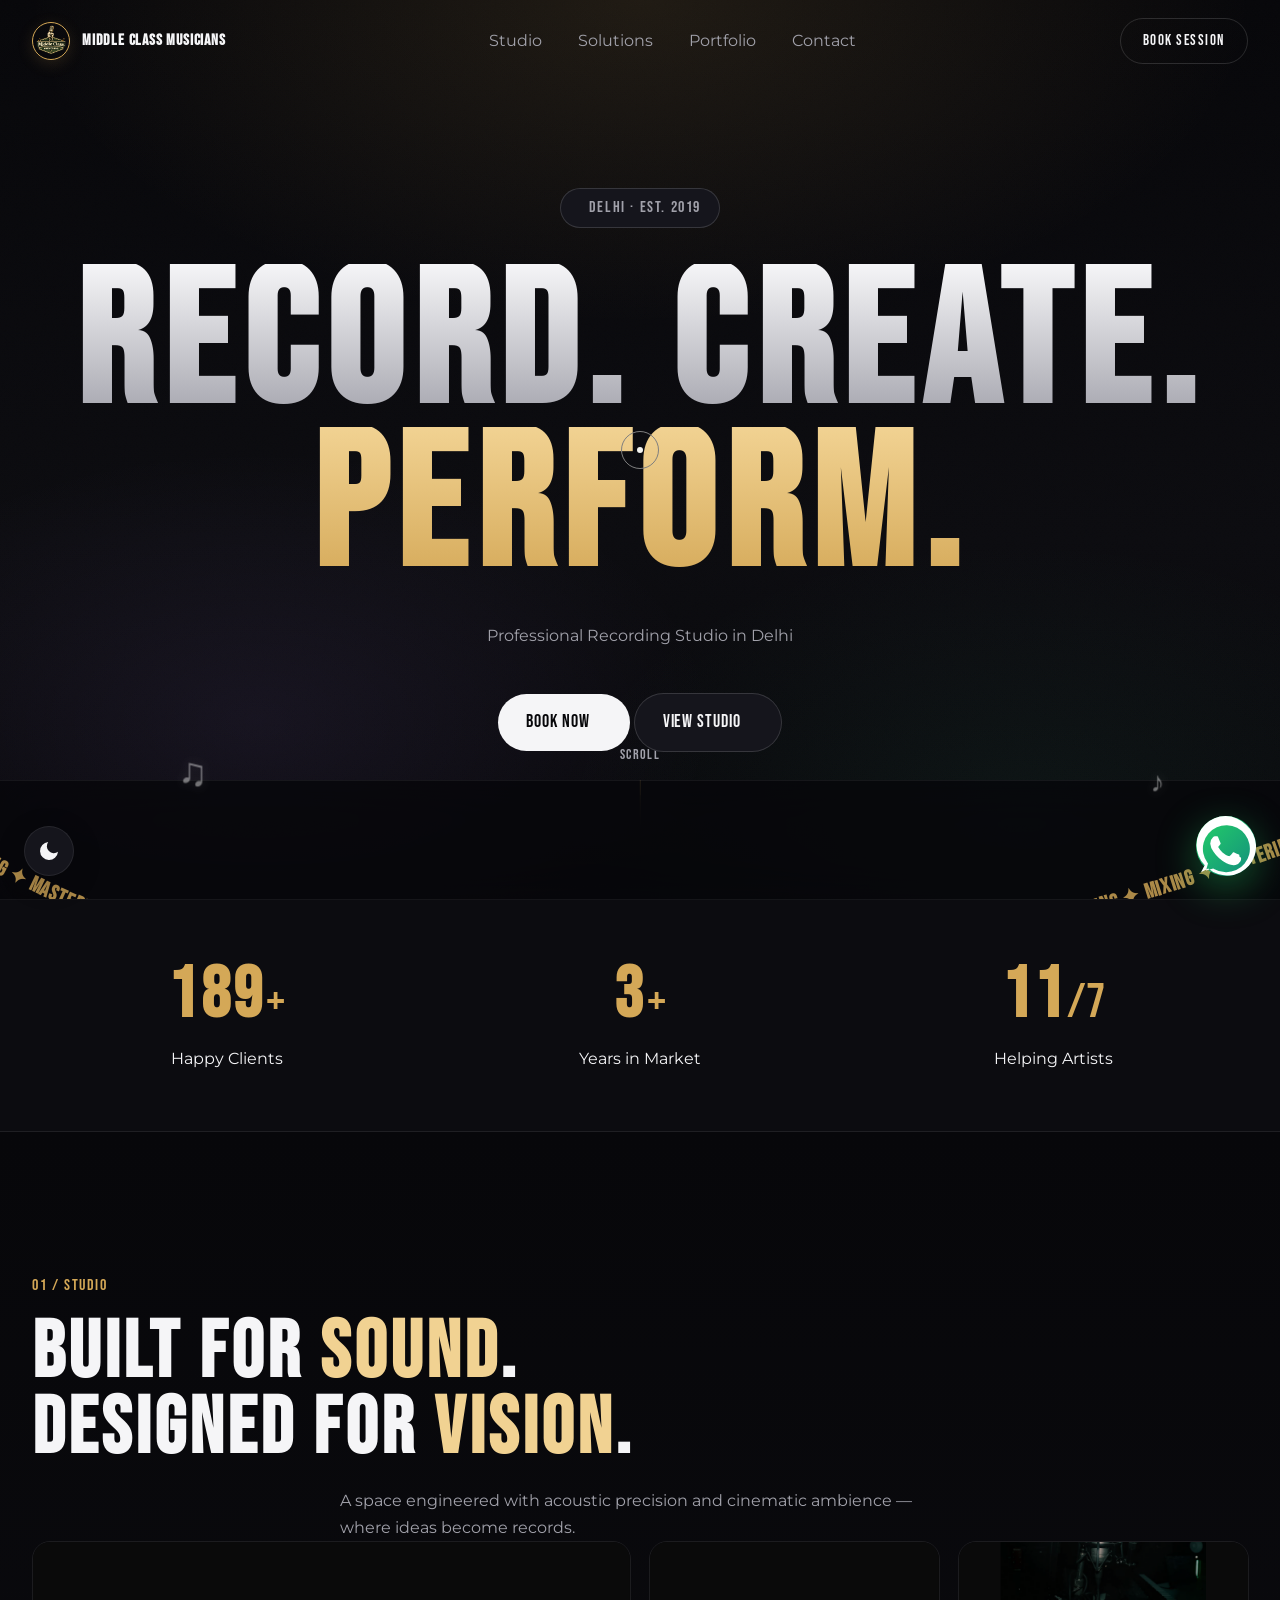
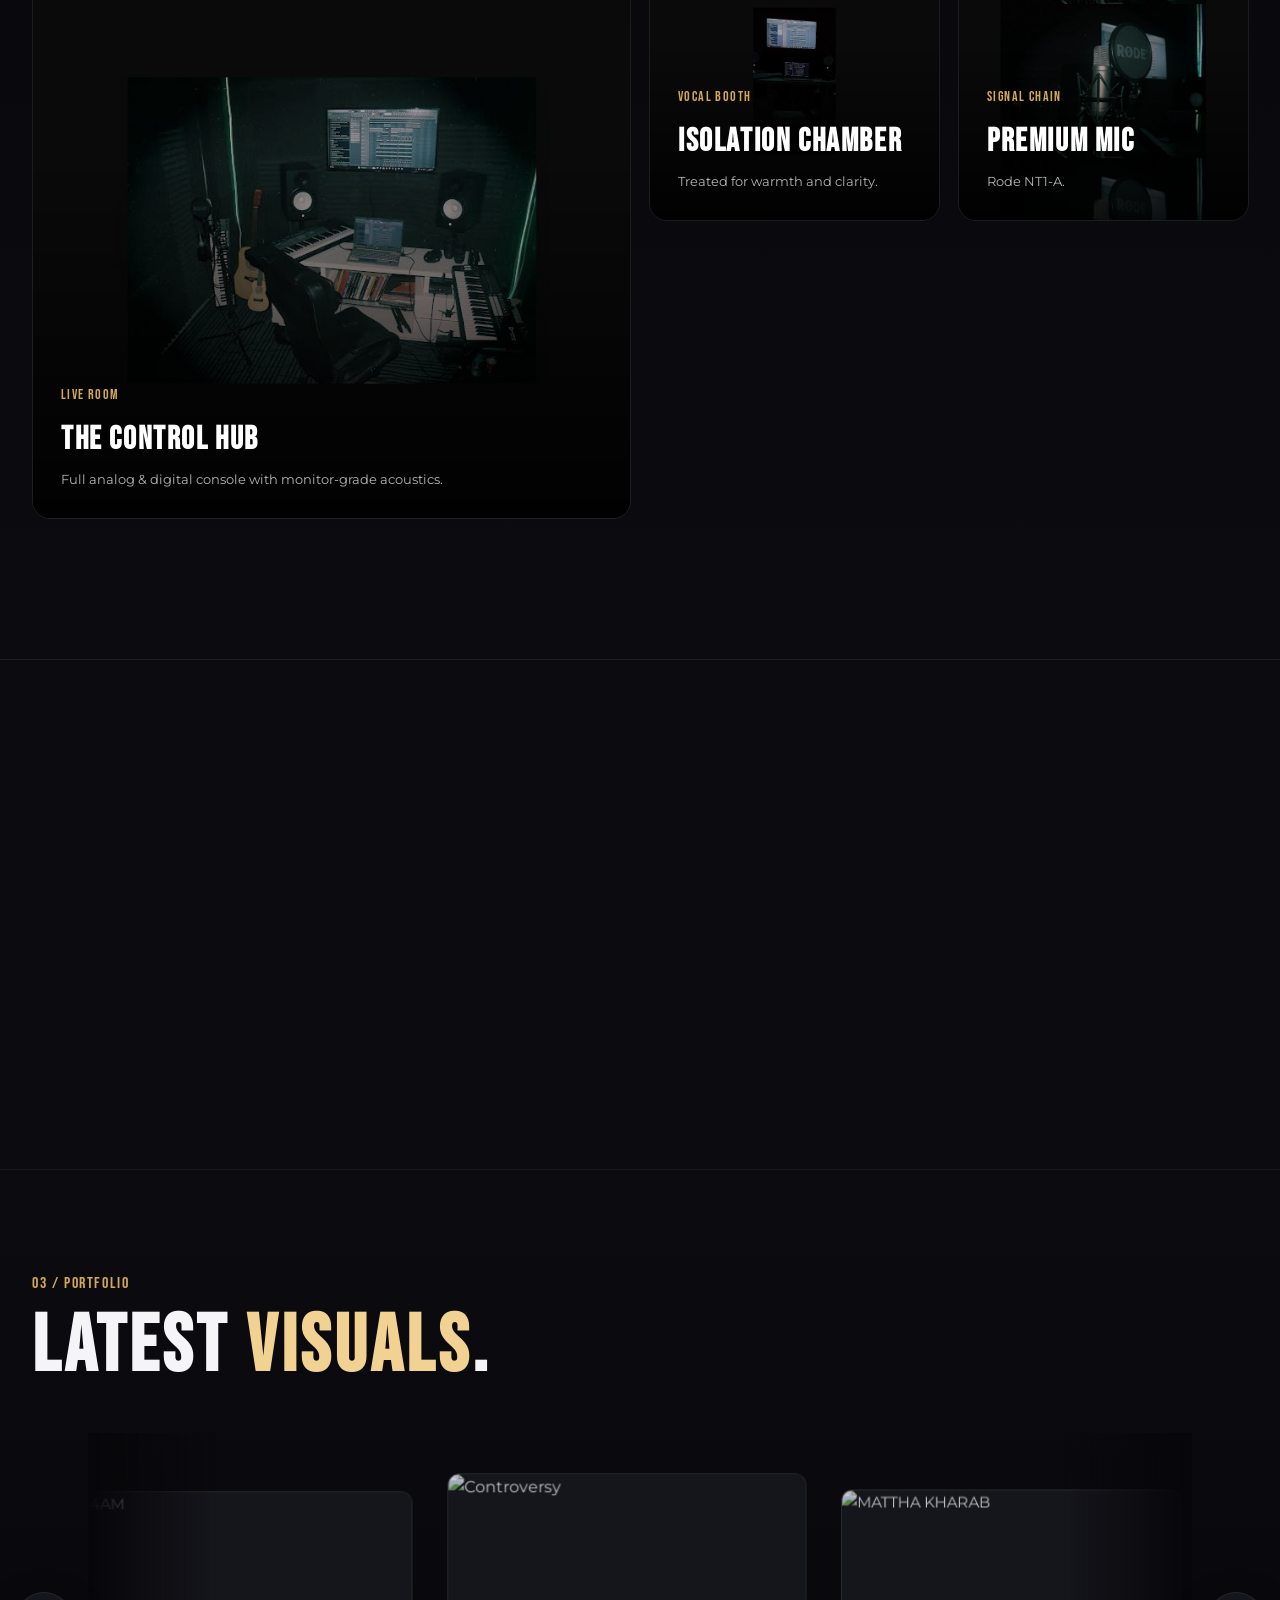
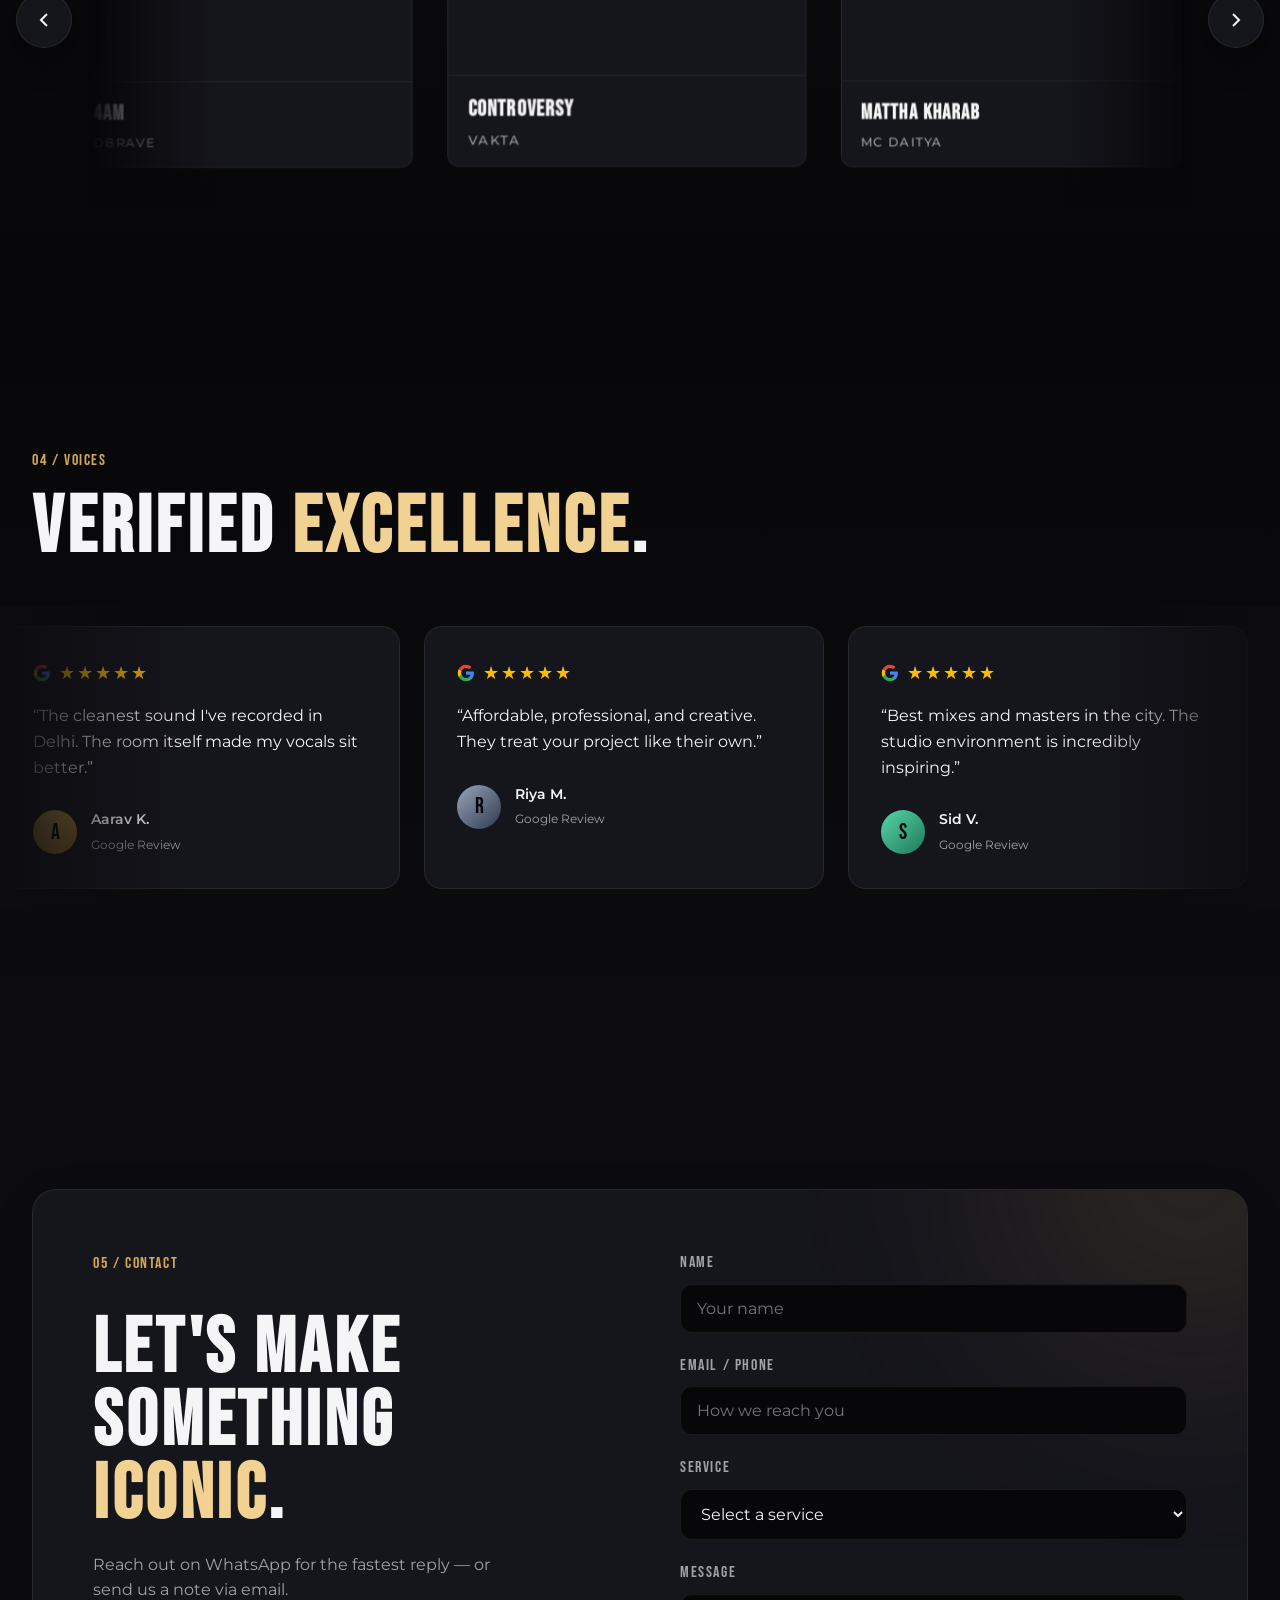
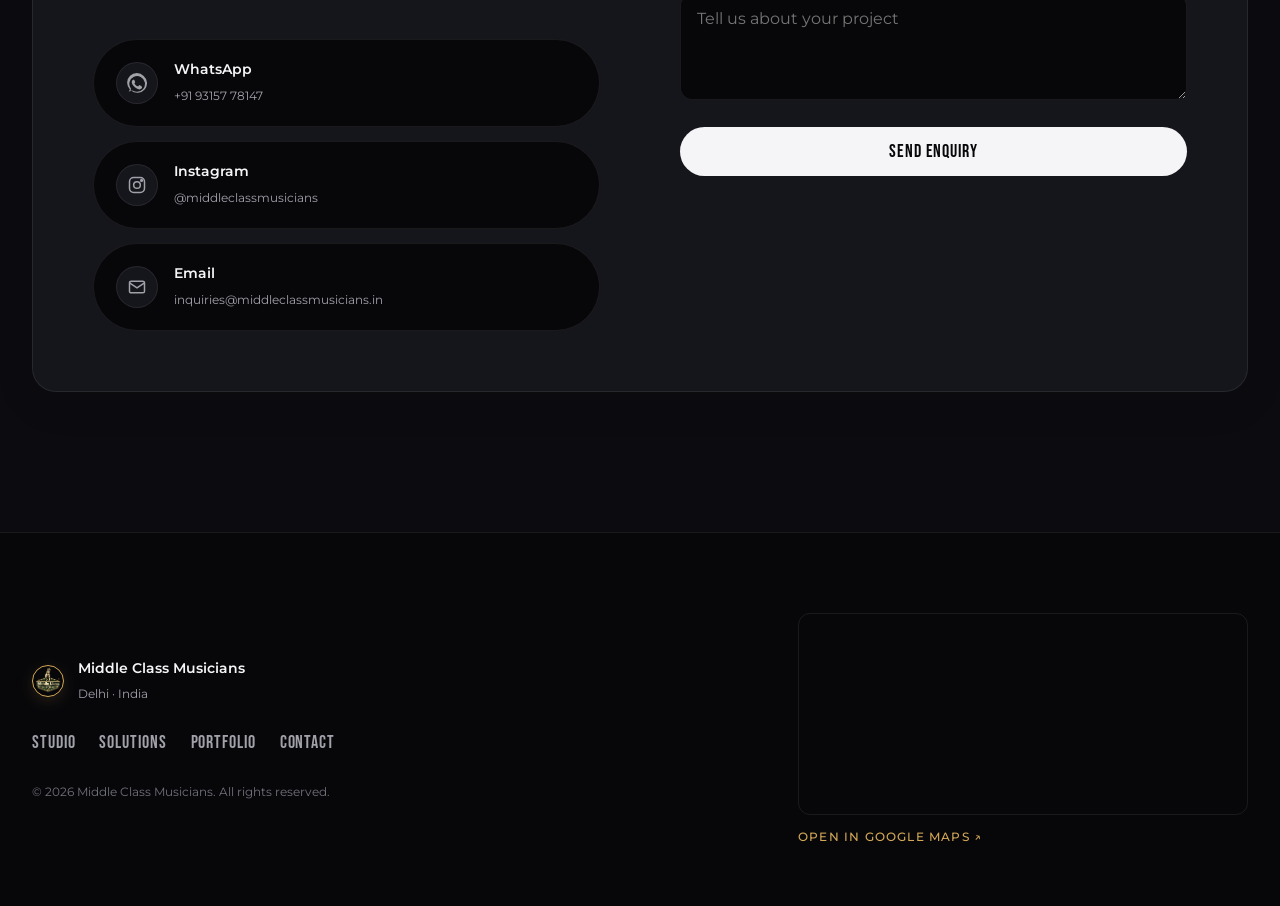
==== index.html @ 2f16ad18 "Update index.html" ====
<!DOCTYPE html>
<html lang="en">
<head>
  <meta charset="UTF-8" />
  <meta name="viewport" content="width=device-width, initial-scale=1.0, maximum-scale=1.0, user-scalable=no" />
  <meta name="description" content="Middle Class Musicians — Professional Recording Studio in Delhi offering Recording, Mixing, Mastering, Beat Production, and Video Production." />
  <title>Middle Class Musicians — Record. Create. Perform.</title>
  <link rel="icon" type="image/png" href="favicon.png" />
  <link rel="preconnect" href="https://fonts.googleapis.com" />
  <link rel="preconnect" href="https://fonts.gstatic.com" crossorigin />
  <link href="https://fonts.googleapis.com/css2?family=Bebas+Neue&family=Montserrat:wght@300;400;500;600;700&display=swap" rel="stylesheet" />
  <link rel="stylesheet" href="style.css?v=11.3" />
  
  <!-- Comprehensive SEO Schema Markup (JSON-LD) -->
  <script type="application/ld+json">
  {
    "@context": "https://schema.org",
    "@graph": [
      {
        "@type": "WebSite",
        "@id": "https://yourwebsite.com/#website",
        "url": "https://yourwebsite.com",
        "name": "Middle Class Musicians",
        "description": "Professional Recording Studio in Delhi."
      },
      {
        "@type": "WebPage",
        "@id": "https://yourwebsite.com/#webpage",
        "url": "https://yourwebsite.com",
        "name": "Middle Class Musicians — Record. Create. Perform.",
        "isPartOf": { "@id": "https://yourwebsite.com/#website" },
        "about": { "@id": "https://yourwebsite.com/#business" },
        "description": "Middle Class Musicians is a premier recording studio in New Delhi, specializing in audio recording, beat production, and video production."
      },
      {
        "@type": "EntertainmentBusiness",
        "@id": "https://yourwebsite.com/#business",
        "name": "Middle Class Musicians",
        "image": "https://yourwebsite.com/favicon.png",
        "description": "Professional Recording Studio in Delhi offering Recording, Mixing, Mastering, Beat Production, and Artist Management.",
        "url": "https://middleclassmusicians.in/",
        "telephone": "+919315778147",
        "priceRange": "$$",
        "address": {
          "@type": "PostalAddress",
          "streetAddress": "Uttam Nagar",
          "addressLocality": "New Delhi",
          "addressRegion": "Delhi",
          "postalCode": "110059",
          "addressCountry": "IN"
        },
        "geo": {
          "@type": "GeoCoordinates",
          "latitude": 28.6469655,
          "longitude": 76.9531792
        },
        "openingHoursSpecification": {
          "@type": "OpeningHoursSpecification",
          "dayOfWeek": [
            "Monday",
            "Tuesday",
            "Wednesday",
            "Thursday",
            "Friday",
            "Saturday",
            "Sunday"
          ],
          "opens": "11:00",
          "closes": "20:30"
        },
        "sameAs": [
          "https://instagram.com/middleclassmusicians"
        ],
        "aggregateRating": {
          "@type": "AggregateRating",
          "ratingValue": "5.0",
          "reviewCount": "450"
        },
        "review": [
          {
            "@type": "Review",
            "author": { "@type": "Person", "name": "Aarav K." },
            "reviewRating": { "@type": "Rating", "ratingValue": "5" },
            "reviewBody": "The cleanest sound I've recorded in Delhi. The room itself made my vocals sit better."
          },
          {
            "@type": "Review",
            "author": { "@type": "Person", "name": "Riya M." },
            "reviewRating": { "@type": "Rating", "ratingValue": "5" },
            "reviewBody": "Affordable, professional, and creative. They treat your project like their own."
          },
          {
            "@type": "Review",
            "author": { "@type": "Person", "name": "Sid V." },
            "reviewRating": { "@type": "Rating", "ratingValue": "5" },
            "reviewBody": "Best mixes and masters in the city. The studio environment is incredibly inspiring."
          }
        ]
      },
      {
        "@type": "VideoObject",
        "name": "4AM - DBRAVE",
        "description": "Official visual for 4AM by DBRAVE. Produced by Middle Class Musicians.",
        "thumbnailUrl": "https://img.youtube.com/vi/Lh67UKKh8FU/maxresdefault.jpg",
        "uploadDate": "2024-01-01T12:00:00+05:30",
        "contentUrl": "https://youtu.be/Lh67UKKh8FU",
        "embedUrl": "https://www.youtube.com/embed/Lh67UKKh8FU",
        "publisher": { "@id": "https://yourwebsite.com/#business" }
      },
      {
        "@type": "VideoObject",
        "name": "Controversy - Vakta",
        "description": "Official visual for Controversy by Vakta. Produced by Middle Class Musicians.",
        "thumbnailUrl": "https://img.youtube.com/vi/07D7VGtHLOc/maxresdefault.jpg",
        "uploadDate": "2024-01-01T12:00:00+05:30",
        "contentUrl": "https://youtu.be/07D7VGtHLOc",
        "embedUrl": "https://www.youtube.com/embed/07D7VGtHLOc",
        "publisher": { "@id": "https://yourwebsite.com/#business" }
      },
      {
        "@type": "VideoObject",
        "name": "MATTHA KHARAB - MC DAITYA",
        "description": "Official visual for MATTHA KHARAB by MC DAITYA. Produced by Middle Class Musicians.",
        "thumbnailUrl": "https://img.youtube.com/vi/FEgOKqd_7W8/maxresdefault.jpg",
        "uploadDate": "2024-01-01T12:00:00+05:30",
        "contentUrl": "https://youtu.be/FEgOKqd_7W8",
        "embedUrl": "https://www.youtube.com/embed/FEgOKqd_7W8",
        "publisher": { "@id": "https://yourwebsite.com/#business" }
      },
      {
        "@type": "VideoObject",
        "name": "PYAASI KALAM - MC DAITYA",
        "description": "Official visual for PYAASI KALAM by MC DAITYA. Produced by Middle Class Musicians.",
        "thumbnailUrl": "https://img.youtube.com/vi/3kgBkBZhZMQ/maxresdefault.jpg",
        "uploadDate": "2024-01-01T12:00:00+05:30",
        "contentUrl": "https://youtu.be/3kgBkBZhZMQ",
        "embedUrl": "https://www.youtube.com/embed/3kgBkBZhZMQ",
        "publisher": { "@id": "https://yourwebsite.com/#business" }
      },
      {
        "@type": "VideoObject",
        "name": "O Piya - Masky Feat. Wenon",
        "description": "Official visual for O Piya by Masky Feat. Wenon. Produced by Middle Class Musicians.",
        "thumbnailUrl": "https://img.youtube.com/vi/7NwQMtNU37c/maxresdefault.jpg",
        "uploadDate": "2024-01-01T12:00:00+05:30",
        "contentUrl": "https://youtu.be/7NwQMtNU37c",
        "embedUrl": "https://www.youtube.com/embed/7NwQMtNU37c",
        "publisher": { "@id": "https://yourwebsite.com/#business" }
      },
      {
        "@type": "VideoObject",
        "name": "SADA - DEEP",
        "description": "Official visual for SADA by DEEP. Produced by Middle Class Musicians.",
        "thumbnailUrl": "https://img.youtube.com/vi/6dia6UNFkXU/maxresdefault.jpg",
        "uploadDate": "2024-01-01T12:00:00+05:30",
        "contentUrl": "https://youtu.be/6dia6UNFkXU",
        "embedUrl": "https://www.youtube.com/embed/6dia6UNFkXU",
        "publisher": { "@id": "https://yourwebsite.com/#business" }
      }
    ]
  }
  </script>

  <script>
    if ('scrollRestoration' in history) { history.scrollRestoration = 'manual'; }
    window.scrollTo(0, 0);
  </script>
</head>
<body class="theme-night">

  <div id="bg-notes" aria-hidden="true"></div>
  <div class="cursor" id="cursor"></div>
  <div class="cursor-dot" id="cursorDot"></div>

  <div class="preloader" id="preloader">
    <div class="preloader-content">
      <div class="soundwave">
        <span></span><span></span><span></span><span></span><span></span><span></span><span></span>
      </div>
      <div class="preloader-text">MCM STUDIO<br><small style="color:var(--gold); font-size: 10px;">Initializing Environment</small></div>
    </div>
  </div>

  <nav class="nav" id="nav">
    <div class="nav-inner">
      <a href="#home" class="nav-logo">
        <img src="favicon.png" alt="MCM Logo" class="logo-img" onerror="this.style.display='none'; this.nextElementSibling.style.display='flex';" />
        <span class="logo-mark fallback" style="display:none;">M</span>
        <span class="logo-text">Middle Class Musicians</span>
      </a>
      <ul class="nav-links">
        <li><a href="#studio">Studio</a></li>
        <li><a href="#solution">Solutions</a></li>
        <li><a href="#portfolio">Portfolio</a></li>
        <li><a href="#contact">Contact</a></li>
      </ul>
      <a href="https://wa.me/919315778147?text=Hi%20MCM%2C%20I%27d%20like%20to%20book%20a%20session." target="_blank" rel="noopener" class="nav-cta" data-sound="hover">Book Session</a>
      <button class="nav-toggle" id="navToggle" aria-label="Toggle menu" data-sound="click">
        <span></span><span></span><span></span>
      </button>
    </div>
  </nav>

  <div class="mobile-menu" id="mobileMenu">
    <ul>
      <li><a href="#studio" data-sound="click">Studio</a></li>
      <li><a href="#solution" data-sound="click">Solutions</a></li>
      <li><a href="#portfolio" data-sound="click">Portfolio</a></li>
      <li><a href="#contact" data-sound="click">Contact</a></li>
    </ul>
    <a href="https://wa.me/919315778147" target="_blank" rel="noopener" class="mobile-cta" data-sound="click">Book on WhatsApp</a>
  </div>

  <section class="hero" id="home">
    <div class="hero-bg">
      <div class="hero-gradient"></div><div class="hero-grain"></div>
      <div class="hero-orb orb-1"></div><div class="hero-orb orb-2"></div><div class="hero-orb orb-3"></div>
    </div>
    <div class="hero-content">
      <div class="hero-eyebrow"><span class="dot"></span> Delhi · Est. 2019</div>
      <h1 class="hero-title">
        <span class="line"><span class="word">RECORD.</span></span>
        <span class="line"><span class="word">CREATE.</span></span>
        <span class="line"><span class="word accent">PERFORM.</span></span>
      </h1>
      <p class="hero-sub">Professional Recording Studio in Delhi</p>
      <div class="hero-cta">
        <a href="https://wa.me/919315778147?text=Hi%20MCM%2C%20I%27d%20like%20to%20book%20a%20session." target="_blank" rel="noopener" class="btn btn-primary" data-sound="click">
          <span>Book Now</span>
          <svg viewBox="0 0 24 24" fill="none" stroke="currentColor" stroke-width="2"><path d="M5 12h14M13 5l7 7-7 7"/></svg>
        </a>
        <a href="#studio" class="btn btn-ghost" data-sound="click">
          <span>View Studio</span>
          <svg viewBox="0 0 24 24" fill="none" stroke="currentColor" stroke-width="2"><circle cx="12" cy="12" r="3"/><path d="M2 12s3.5-7 10-7 10 7 10 7-3.5 7-10 7S2 12 2 12z"/></svg>
        </a>
      </div>
    </div>
    <a href="#stats" class="scroll-indicator" aria-label="Scroll" data-sound="click">
      <span class="scroll-text">Scroll</span><span class="scroll-line"></span>
    </a>
    <div class="curved-loop-jacket" id="curvedLoopJacket">
      <svg class="curved-loop-svg" viewBox="0 0 1440 120">
        <text id="measureText" xml:space="preserve" style="visibility: hidden; opacity: 0; pointer-events: none;">
          Recording ✦ Mixing ✦ Mastering ✦ Beat Production ✦ Music Courses ✦ 
        </text>
        <defs>
          <path id="curvePath" d="M-100,40 Q500,440 1540,40" fill="none" stroke="transparent" />
        </defs>
        <text font-weight="bold" xml:space="preserve" class="tape-text-content">
          <textPath id="curvedTextPath" href="#curvePath" startOffset="0px" xml:space="preserve"></textPath>
        </text>
      </svg>
    </div>
  </section>

  <section class="stats-bar" id="stats">
    <div class="container">
      <div class="stats-grid">
        <div class="stat-item reveal">
          <div class="stat-number-wrap"><h2 class="stat-number" data-count="450">0</h2><span class="stat-symbol">+</span></div>
          <p class="stat-label">Happy Clients</p>
        </div>
        <div class="stat-item reveal">
          <div class="stat-number-wrap"><h2 class="stat-number" data-count="7">0</h2><span class="stat-symbol">+</span></div>
          <p class="stat-label">Years in Market</p>
        </div>
        <div class="stat-item reveal">
          <div class="stat-number-wrap"><h2 class="stat-number" data-count="24">0</h2><span class="stat-symbol">/7</span></div>
          <p class="stat-label">Helping Artists</p>
        </div>
      </div>
    </div>
  </section>

  <section class="studio" id="studio">
    <div class="container">
      <div class="section-head reveal">
        <span class="section-tag">01 / Studio</span>
        <h2 class="section-title">Built for <em class="accent-text">sound</em>.<br/>Designed for <em class="accent-text">vision</em>.</h2>
        <p class="section-sub">A space engineered with acoustic precision and cinematic ambience — where ideas become records.</p>
      </div>
      <div class="studio-grid">
        <div class="studio-card large reveal" data-tilt data-sound="hover">
          <div class="studio-img" style="background-image:url('setup1.jpg')"></div>
          <div class="studio-overlay"><span class="studio-tag">Live Room</span><h3>The Control Hub</h3><p>Full analog &amp; digital console with monitor-grade acoustics.</p></div>
        </div>
        <div class="studio-card reveal" data-tilt data-sound="hover">
          <div class="studio-img" style="background-image:url('SETUP 2.jpg')"></div>
          <div class="studio-overlay"><span class="studio-tag">Vocal Booth</span><h3>Isolation Chamber</h3><p>Treated for warmth and clarity.</p></div>
        </div>
        <div class="studio-card reveal" data-tilt data-sound="hover">
          <div class="studio-img" style="background-image:url('MIC.png');background-size:contain;background-color:#0d0d0d;"></div>
          <div class="studio-overlay"><span class="studio-tag">Signal Chain</span><h3>Premium Mic</h3><p>Rode NT1-A.</p></div>
        </div>
        <div class="studio-card wide reveal" data-tilt data-sound="hover">
          <div class="studio-img" style="background-image:url('KEY1.jpg')"></div>
          <div class="studio-overlay"><span class="studio-tag">Production Suite</span><h3>Keys &amp; Synthesis</h3><p>MIDI controllers, vintage keys, modern plugins.</p></div>
        </div>
      </div>
    </div>
  </section>

  <section class="solution-section" id="solution">
    <div class="container">
      <div class="section-head reveal">
        <span class="section-tag">02 / Ecosystem</span>
        <h2 class="section-title">Everything you <em class="accent-text">need</em>.</h2>
        <p class="section-sub">From the first chord to the final cut. An entire industry, under one roof.</p>
      </div>
      <div class="solution-wrapper reveal">
        <button class="btn-solution" id="solutionToggleBtn" data-sound="click">
          <span>One Stop Solution for Artists</span>
          <svg class="chevron" viewBox="0 0 24 24" fill="none" stroke="currentColor" stroke-width="2"><path d="M6 9l6 6 6-6"/></svg>
        </button>
        <div class="solution-accordion" id="solutionAccordion">
          <div class="solution-grid">
            <a href="https://wa.me/919315778147?text=Hi%20MCM%2C%20I%27m%20interested%20in%20Recording." target="_blank" rel="noopener" class="solution-card" data-sound="hover">
              <span class="sc-icon"><svg viewBox="0 0 24 24" fill="none" stroke="currentColor" stroke-width="1.5"><path d="M12 2a3 3 0 0 0-3 3v7a3 3 0 0 0 6 0V5a3 3 0 0 0-3-3Z"/><path d="M19 10v2a7 7 0 0 1-14 0v-2"/><line x1="12" x2="12" y1="19" y2="22"/><line x1="8" x2="16" y1="22" y2="22"/></svg></span>
              <h4>Recording</h4>
            </a>
            <a href="https://wa.me/919315778147?text=Hi%20MCM%2C%20I%27m%20interested%20in%20Mixing%20%26%20Mastering." target="_blank" rel="noopener" class="solution-card" data-sound="hover">
              <span class="sc-icon"><svg viewBox="0 0 24 24" fill="none" stroke="currentColor" stroke-width="1.5"><path d="M21 15v4a2 2 0 0 1-2 2H5a2 2 0 0 1-2-2v-4"/><polyline points="17 8 12 3 7 8"/><line x1="12" x2="12" y1="3" y2="15"/></svg></span>
              <h4>Mixing &amp; Mastering</h4>
            </a>
            <a href="https://wa.me/919315778147?text=Hi%20MCM%2C%20I%27m%20interested%20in%20Beat%20Production." target="_blank" rel="noopener" class="solution-card" data-sound="hover">
              <span class="sc-icon"><svg viewBox="0 0 24 24" fill="none" stroke="currentColor" stroke-width="1.5"><circle cx="12" cy="12" r="10"/><path d="M12 18a6 6 0 1 0 0-12 6 6 0 0 0 0 12Z"/><circle cx="12" cy="12" r="2"/></svg></span>
              <h4>Beat Production</h4>
            </a>
            <a href="https://wa.me/919315778147?text=Hi%20MCM%2C%20I%27m%20interested%20in%20Video%20Production." target="_blank" rel="noopener" class="solution-card" data-sound="hover">
              <span class="sc-icon"><svg viewBox="0 0 24 24" fill="none" stroke="currentColor" stroke-width="1.5"><rect x="2" y="2" width="20" height="20" rx="2.18" ry="2.18"/><line x1="7" x2="7" y1="2" y2="22"/><line x1="17" x2="17" y1="2" y2="22"/><line x1="2" x2="22" y1="12" y2="12"/><line x1="2" x2="7" y1="7" y2="7"/><line x1="2" x2="7" y1="17" y2="17"/><line x1="17" x2="22" y1="17" y2="17"/><line x1="17" x2="22" y1="7" y2="7"/></svg></span>
              <h4>Video Production</h4>
            </a>
            <a href="https://wa.me/919315778147?text=Hi%20MCM%2C%20I%27m%20interested%20in%20Artist%20Management." target="_blank" rel="noopener" class="solution-card" data-sound="hover">
              <span class="sc-icon"><svg viewBox="0 0 24 24" fill="none" stroke="currentColor" stroke-width="1.5"><path d="M17 21v-2a4 4 0 0 0-4-4H5a4 4 0 0 0-4 4v2"/><circle cx="9" cy="7" r="4"/><path d="M23 21v-2a4 4 0 0 0-3-3.87"/><path d="M16 3.13a4 4 0 0 1 0 7.75"/></svg></span>
              <h4>Artist Management</h4>
            </a>
            <a href="https://wa.me/919315778147?text=Hi%20MCM%2C%20I%27m%20interested%20in%20Music%20Prod.%20Courses." target="_blank" rel="noopener" class="solution-card" data-sound="hover">
              <span class="sc-icon"><svg viewBox="0 0 24 24" fill="none" stroke="currentColor" stroke-width="1.5"><path d="M22 10v6M2 10l10-5 10 5-10 5z"/><path d="M6 12v5c3 3 9 3 12 0v-5"/></svg></span>
              <h4>Music Courses</h4>
            </a>
          </div>
        </div>
      </div>
    </div>
  </section>

  <section class="marquee-section" id="portfolio">
    <div class="marquee-header reveal">
      <div>
        <span class="section-tag" style="margin-bottom: 12px;">03 / Portfolio</span>
        <h2 class="section-title" style="margin-bottom: 0;">Latest <em class="accent-text">Visuals</em>.</h2>
      </div>
    </div>

    <!-- Symmetrical Marquee Layout -->
    <div class="marquee-outer-wrapper">
      <button id="marqueePrev" class="side-control left" aria-label="Previous" data-sound="click"><svg viewBox="0 0 24 24" fill="none" stroke="currentColor" stroke-width="2"><path d="M15 18l-6-6 6-6"/></svg></button>
      
      <div class="marquee-container" id="marqueeContainer">
        <div class="marquee-track" id="marqueeTrack">
          <a href="https://youtu.be/Lh67UKKh8FU" target="_blank" rel="noopener noreferrer" class="marquee-tile">
            <div class="tile-img-wrapper">
              <img src="https://img.youtube.com/vi/Lh67UKKh8FU/maxresdefault.jpg" onerror="this.onerror=null; this.src='https://img.youtube.com/vi/Lh67UKKh8FU/hqdefault.jpg';" alt="4AM" draggable="false" />
              <div class="marquee-overlay"><div class="marquee-play-btn"><svg viewBox="0 0 24 24" fill="currentColor"><path d="M8 5v14l11-7z"/></svg></div></div>
            </div>
            <div class="tile-meta">
              <h4 class="track-name">4AM</h4>
              <p class="artist-name">DBRAVE</p>
            </div>
          </a>

          <a href="https://youtu.be/07D7VGtHLOc" target="_blank" rel="noopener noreferrer" class="marquee-tile">
            <div class="tile-img-wrapper">
              <img src="https://img.youtube.com/vi/07D7VGtHLOc/maxresdefault.jpg" onerror="this.onerror=null; this.src='https://img.youtube.com/vi/07D7VGtHLOc/hqdefault.jpg';" alt="Controversy" draggable="false" />
              <div class="marquee-overlay"><div class="marquee-play-btn"><svg viewBox="0 0 24 24" fill="currentColor"><path d="M8 5v14l11-7z"/></svg></div></div>
            </div>
            <div class="tile-meta">
              <h4 class="track-name">Controversy</h4>
              <p class="artist-name">Vakta</p>
            </div>
          </a>

          <a href="https://youtu.be/FEgOKqd_7W8" target="_blank" rel="noopener noreferrer" class="marquee-tile">
            <div class="tile-img-wrapper">
              <img src="https://img.youtube.com/vi/FEgOKqd_7W8/maxresdefault.jpg" onerror="this.onerror=null; this.src='https://img.youtube.com/vi/FEgOKqd_7W8/hqdefault.jpg';" alt="MATTHA KHARAB" draggable="false" />
              <div class="marquee-overlay"><div class="marquee-play-btn"><svg viewBox="0 0 24 24" fill="currentColor"><path d="M8 5v14l11-7z"/></svg></div></div>
            </div>
            <div class="tile-meta">
              <h4 class="track-name">MATTHA KHARAB</h4>
              <p class="artist-name">MC DAITYA</p>
            </div>
          </a>

          <a href="https://youtu.be/3kgBkBZhZMQ" target="_blank" rel="noopener noreferrer" class="marquee-tile">
            <div class="tile-img-wrapper">
              <img src="https://img.youtube.com/vi/3kgBkBZhZMQ/maxresdefault.jpg" onerror="this.onerror=null; this.src='https://img.youtube.com/vi/3kgBkBZhZMQ/hqdefault.jpg';" alt="PYAASI KALAM" draggable="false" />
              <div class="marquee-overlay"><div class="marquee-play-btn"><svg viewBox="0 0 24 24" fill="currentColor"><path d="M8 5v14l11-7z"/></svg></div></div>
            </div>
            <div class="tile-meta">
              <h4 class="track-name">PYAASI KALAM</h4>
              <p class="artist-name">MC DAITYA</p>
            </div>
          </a>

          <a href="https://youtu.be/7NwQMtNU37c" target="_blank" rel="noopener noreferrer" class="marquee-tile">
            <div class="tile-img-wrapper">
              <img src="https://img.youtube.com/vi/7NwQMtNU37c/maxresdefault.jpg" onerror="this.onerror=null; this.src='https://img.youtube.com/vi/7NwQMtNU37c/hqdefault.jpg';" alt="O Piya" draggable="false" />
              <div class="marquee-overlay"><div class="marquee-play-btn"><svg viewBox="0 0 24 24" fill="currentColor"><path d="M8 5v14l11-7z"/></svg></div></div>
            </div>
            <div class="tile-meta">
              <h4 class="track-name">O Piya</h4>
              <p class="artist-name">Masky Feat. Wenon</p>
            </div>
          </a>

          <a href="https://youtu.be/6dia6UNFkXU" target="_blank" rel="noopener noreferrer" class="marquee-tile">
            <div class="tile-img-wrapper">
              <img src="https://img.youtube.com/vi/6dia6UNFkXU/maxresdefault.jpg" onerror="this.onerror=null; this.src='https://img.youtube.com/vi/6dia6UNFkXU/hqdefault.jpg';" alt="SADA" draggable="false" />
              <div class="marquee-overlay"><div class="marquee-play-btn"><svg viewBox="0 0 24 24" fill="currentColor"><path d="M8 5v14l11-7z"/></svg></div></div>
            </div>
            <div class="tile-meta">
              <h4 class="track-name">SADA</h4>
              <p class="artist-name">DEEP</p>
            </div>
          </a>
        </div>
      </div>

      <button id="marqueeNext" class="side-control right" aria-label="Next" data-sound="click"><svg viewBox="0 0 24 24" fill="none" stroke="currentColor" stroke-width="2"><path d="M9 18l6-6-6-6"/></svg></button>
    </div>
  </section>

  <section class="testimonials" id="testimonials">
    <div class="container">
      <div class="section-head reveal" style="margin-bottom: 40px;">
        <span class="section-tag">04 / Voices</span>
        <h2 class="section-title">Verified <em class="accent-text">Excellence</em>.</h2>
      </div>
    </div>
    
    <div class="testi-marquee-wrapper">
      <div class="testi-marquee-track">
        <div class="testi-marquee-group">
          <div class="testi-card" data-sound="hover">
            <div class="google-badge">
              <svg viewBox="0 0 24 24" width="18" height="18"><path fill="#4285F4" d="M22.56 12.25c0-.78-.07-1.53-.2-2.25H12v4.26h5.92c-.26 1.37-1.04 2.53-2.21 3.31v2.77h3.57c2.08-1.92 3.28-4.74 3.28-8.09z"/><path fill="#34A853" d="M12 23c2.97 0 5.46-.98 7.28-2.66l-3.57-2.77c-.98.66-2.23 1.06-3.71 1.06-2.86 0-5.29-1.93-6.16-4.53H2.18v2.84C3.99 20.53 7.7 23 12 23z"/><path fill="#FBBC05" d="M5.84 14.09c-.22-.66-.35-1.36-.35-2.09s.13-1.43.35-2.09V7.07H2.18C1.43 8.55 1 10.22 1 12s.43 3.45 1.18 4.93l2.85-2.22.81-.62z"/><path fill="#EA4335" d="M12 5.38c1.62 0 3.06.56 4.21 1.64l3.15-3.15C17.45 2.09 14.97 1 12 1 7.7 1 3.99 3.47 2.18 7.07l3.66 2.84c.87-2.6 3.3-4.53 6.16-4.53z"/></svg>
              <span class="stars">★★★★★</span>
            </div>
            <div class="quote">“The cleanest sound I've recorded in Delhi. The room itself made my vocals sit better.”</div>
            <div class="who"><div class="avatar" style="background:linear-gradient(135deg,#d4a857,#7a5a1f)">A</div><div><strong>Aarav K.</strong><span>Google Review</span></div></div>
          </div>
          <div class="testi-card" data-sound="hover">
            <div class="google-badge">
              <svg viewBox="0 0 24 24" width="18" height="18"><path fill="#4285F4" d="M22.56 12.25c0-.78-.07-1.53-.2-2.25H12v4.26h5.92c-.26 1.37-1.04 2.53-2.21 3.31v2.77h3.57c2.08-1.92 3.28-4.74 3.28-8.09z"/><path fill="#34A853" d="M12 23c2.97 0 5.46-.98 7.28-2.66l-3.57-2.77c-.98.66-2.23 1.06-3.71 1.06-2.86 0-5.29-1.93-6.16-4.53H2.18v2.84C3.99 20.53 7.7 23 12 23z"/><path fill="#FBBC05" d="M5.84 14.09c-.22-.66-.35-1.36-.35-2.09s.13-1.43.35-2.09V7.07H2.18C1.43 8.55 1 10.22 1 12s.43 3.45 1.18 4.93l2.85-2.22.81-.62z"/><path fill="#EA4335" d="M12 5.38c1.62 0 3.06.56 4.21 1.64l3.15-3.15C17.45 2.09 14.97 1 12 1 7.7 1 3.99 3.47 2.18 7.07l3.66 2.84c.87-2.6 3.3-4.53 6.16-4.53z"/></svg>
              <span class="stars">★★★★★</span>
            </div>
            <div class="quote">“Affordable, professional, and creative. They treat your project like their own.”</div>
            <div class="who"><div class="avatar" style="background:linear-gradient(135deg,#9aa5b8,#2e3a52)">R</div><div><strong>Riya M.</strong><span>Google Review</span></div></div>
          </div>
          <div class="testi-card" data-sound="hover">
            <div class="google-badge">
              <svg viewBox="0 0 24 24" width="18" height="18"><path fill="#4285F4" d="M22.56 12.25c0-.78-.07-1.53-.2-2.25H12v4.26h5.92c-.26 1.37-1.04 2.53-2.21 3.31v2.77h3.57c2.08-1.92 3.28-4.74 3.28-8.09z"/><path fill="#34A853" d="M12 23c2.97 0 5.46-.98 7.28-2.66l-3.57-2.77c-.98.66-2.23 1.06-3.71 1.06-2.86 0-5.29-1.93-6.16-4.53H2.18v2.84C3.99 20.53 7.7 23 12 23z"/><path fill="#FBBC05" d="M5.84 14.09c-.22-.66-.35-1.36-.35-2.09s.13-1.43.35-2.09V7.07H2.18C1.43 8.55 1 10.22 1 12s.43 3.45 1.18 4.93l2.85-2.22.81-.62z"/><path fill="#EA4335" d="M12 5.38c1.62 0 3.06.56 4.21 1.64l3.15-3.15C17.45 2.09 14.97 1 12 1 7.7 1 3.99 3.47 2.18 7.07l3.66 2.84c.87-2.6 3.3-4.53 6.16-4.53z"/></svg>
              <span class="stars">★★★★★</span>
            </div>
            <div class="quote">“Best mixes and masters in the city. The studio environment is incredibly inspiring.”</div>
            <div class="who"><div class="avatar" style="background:linear-gradient(135deg,#57d4a8,#1f7a5a)">S</div><div><strong>Sid V.</strong><span>Google Review</span></div></div>
          </div>
        </div>
        <!-- Duplicate block for seamless marquee -->
        <div class="testi-marquee-group">
          <div class="testi-card" data-sound="hover">
            <div class="google-badge">
              <svg viewBox="0 0 24 24" width="18" height="18"><path fill="#4285F4" d="M22.56 12.25c0-.78-.07-1.53-.2-2.25H12v4.26h5.92c-.26 1.37-1.04 2.53-2.21 3.31v2.77h3.57c2.08-1.92 3.28-4.74 3.28-8.09z"/><path fill="#34A853" d="M12 23c2.97 0 5.46-.98 7.28-2.66l-3.57-2.77c-.98.66-2.23 1.06-3.71 1.06-2.86 0-5.29-1.93-6.16-4.53H2.18v2.84C3.99 20.53 7.7 23 12 23z"/><path fill="#FBBC05" d="M5.84 14.09c-.22-.66-.35-1.36-.35-2.09s.13-1.43.35-2.09V7.07H2.18C1.43 8.55 1 10.22 1 12s.43 3.45 1.18 4.93l2.85-2.22.81-.62z"/><path fill="#EA4335" d="M12 5.38c1.62 0 3.06.56 4.21 1.64l3.15-3.15C17.45 2.09 14.97 1 12 1 7.7 1 3.99 3.47 2.18 7.07l3.66 2.84c.87-2.6 3.3-4.53 6.16-4.53z"/></svg>
              <span class="stars">★★★★★</span>
            </div>
            <div class="quote">“The cleanest sound I've recorded in Delhi. The room itself made my vocals sit better.”</div>
            <div class="who"><div class="avatar" style="background:linear-gradient(135deg,#d4a857,#7a5a1f)">A</div><div><strong>Aarav K.</strong><span>Google Review</span></div></div>
          </div>
          <div class="testi-card" data-sound="hover">
            <div class="google-badge">
              <svg viewBox="0 0 24 24" width="18" height="18"><path fill="#4285F4" d="M22.56 12.25c0-.78-.07-1.53-.2-2.25H12v4.26h5.92c-.26 1.37-1.04 2.53-2.21 3.31v2.77h3.57c2.08-1.92 3.28-4.74 3.28-8.09z"/><path fill="#34A853" d="M12 23c2.97 0 5.46-.98 7.28-2.66l-3.57-2.77c-.98.66-2.23 1.06-3.71 1.06-2.86 0-5.29-1.93-6.16-4.53H2.18v2.84C3.99 20.53 7.7 23 12 23z"/><path fill="#FBBC05" d="M5.84 14.09c-.22-.66-.35-1.36-.35-2.09s.13-1.43.35-2.09V7.07H2.18C1.43 8.55 1 10.22 1 12s.43 3.45 1.18 4.93l2.85-2.22.81-.62z"/><path fill="#EA4335" d="M12 5.38c1.62 0 3.06.56 4.21 1.64l3.15-3.15C17.45 2.09 14.97 1 12 1 7.7 1 3.99 3.47 2.18 7.07l3.66 2.84c.87-2.6 3.3-4.53 6.16-4.53z"/></svg>
              <span class="stars">★★★★★</span>
            </div>
            <div class="quote">“Affordable, professional, and creative. They treat your project like their own.”</div>
            <div class="who"><div class="avatar" style="background:linear-gradient(135deg,#9aa5b8,#2e3a52)">R</div><div><strong>Riya M.</strong><span>Google Review</span></div></div>
          </div>
          <div class="testi-card" data-sound="hover">
            <div class="google-badge">
              <svg viewBox="0 0 24 24" width="18" height="18"><path fill="#4285F4" d="M22.56 12.25c0-.78-.07-1.53-.2-2.25H12v4.26h5.92c-.26 1.37-1.04 2.53-2.21 3.31v2.77h3.57c2.08-1.92 3.28-4.74 3.28-8.09z"/><path fill="#34A853" d="M12 23c2.97 0 5.46-.98 7.28-2.66l-3.57-2.77c-.98.66-2.23 1.06-3.71 1.06-2.86 0-5.29-1.93-6.16-4.53H2.18v2.84C3.99 20.53 7.7 23 12 23z"/><path fill="#FBBC05" d="M5.84 14.09c-.22-.66-.35-1.36-.35-2.09s.13-1.43.35-2.09V7.07H2.18C1.43 8.55 1 10.22 1 12s.43 3.45 1.18 4.93l2.85-2.22.81-.62z"/><path fill="#EA4335" d="M12 5.38c1.62 0 3.06.56 4.21 1.64l3.15-3.15C17.45 2.09 14.97 1 12 1 7.7 1 3.99 3.47 2.18 7.07l3.66 2.84c.87-2.6 3.3-4.53 6.16-4.53z"/></svg>
              <span class="stars">★★★★★</span>
            </div>
            <div class="quote">“Best mixes and masters in the city. The studio environment is incredibly inspiring.”</div>
            <div class="who"><div class="avatar" style="background:linear-gradient(135deg,#57d4a8,#1f7a5a)">S</div><div><strong>Sid V.</strong><span>Google Review</span></div></div>
          </div>
        </div>
      </div>
    </div>
  </section>

  <section class="contact" id="contact">
    <div class="container">
      <div class="contact-inner reveal">
        <div class="contact-left">
          <span class="section-tag">05 / Contact</span>
          <h2 class="contact-title">Let's make<br/>something <em class="accent-text">iconic</em>.</h2>
          <p class="contact-sub">Reach out on WhatsApp for the fastest reply — or send us a note via email.</p>

          <div class="contact-channels">
            <a href="https://wa.me/919315778147?text=Hi%20MCM%2C%20I%27d%20like%20to%20book%20a%20session." target="_blank" rel="noopener" class="channel" data-sound="hover">
              <span class="ch-icon"><svg viewBox="0 0 24 24" fill="currentColor"><path d="M20 3.5A11.5 11.5 0 0 0 3.5 19.7L2 22.5l2.9-1.5A11.5 11.5 0 1 0 20 3.5Zm-8 19a9.4 9.4 0 0 1-4.8-1.3l-.3-.2-2.9.8.8-2.8-.2-.3A9.4 9.4 0 1 1 12 22.5Zm5.3-7c-.3-.1-1.7-.8-2-.9s-.5-.2-.7.2-.8.9-1 1.1-.4.2-.7.1a7.8 7.8 0 0 1-2.3-1.4 8.6 8.6 0 0 1-1.6-2c-.2-.3 0-.4.1-.5l.4-.5a2 2 0 0 0 .3-.4.4.4 0 0 0 0-.4l-.9-2.2c-.2-.6-.5-.5-.7-.5h-.6a1.2 1.2 0 0 0-.8.4 3.4 3.4 0 0 0-1.1 2.6 6 6 0 0 0 1.3 3.2 13.7 13.7 0 0 0 5.2 4.6c.7.3 1.3.5 1.7.6a4.2 4.2 0 0 0 1.9.1 3.2 3.2 0 0 0 2-1.5 2.5 2.5 0 0 0 .2-1.4c-.1-.1-.3-.2-.6-.4Z"/></svg></span>
              <div><strong>WhatsApp</strong><span>+91 93157 78147</span></div>
            </a>
            <a href="https://instagram.com/middleclassmusicians" target="_blank" rel="noopener" class="channel" data-sound="hover">
              <span class="ch-icon"><svg viewBox="0 0 24 24" fill="none" stroke="currentColor" stroke-width="1.8"><rect x="3" y="3" width="18" height="18" rx="5"/><circle cx="12" cy="12" r="4"/><circle cx="17.5" cy="6.5" r="1" fill="currentColor"/></svg></span>
              <div><strong>Instagram</strong><span>@middleclassmusicians</span></div>
            </a>
            <a href="mailto:inquiries@middleclassmusicians.in" class="channel" data-sound="hover">
              <span class="ch-icon"><svg viewBox="0 0 24 24" fill="none" stroke="currentColor" stroke-width="1.8"><rect x="3" y="5" width="18" height="14" rx="2"/><path d="m3 7 9 6 9-6"/></svg></span>
              <div><strong>Email</strong><span>inquiries@middleclassmusicians.in</span></div>
            </a>
          </div>
        </div>

        <form class="contact-form" id="contactForm">
          <div class="field"><label>Name</label><input type="text" required placeholder="Your name" class="haptic-input" /></div>
          <div class="field"><label>Email / Phone</label><input type="text" required placeholder="How we reach you" class="haptic-input" /></div>
          <div class="field">
            <label>Service</label>
            <select required class="haptic-input">
              <option value="">Select a service</option>
              <option>Recording</option>
              <option>Mixing &amp; Mastering</option>
              <option>Beat Production</option>
              <option>Video Production</option>
              <option>Artist Management</option>
              <option>Music Course</option>
              <option>Cookup</option>
              <option>Experimental</option>
            </select>
          </div>
          <div class="field"><label>Message</label><textarea rows="4" placeholder="Tell us about your project" class="haptic-input"></textarea></div>
          <button type="submit" class="btn btn-primary full" id="submitBtn">Send Enquiry</button>
        </form>
      </div>
    </div>
  </section>

  <footer class="footer">
    <div class="container footer-inner">
      <div class="footer-left">
        <div class="footer-brand">
          <img src="favicon.png" alt="MCM Logo" class="logo-img" style="width: 32px; height: 32px;" onerror="this.style.display='none'; this.nextElementSibling.style.display='flex';" />
          <span class="logo-mark fallback" style="display:none; width: 32px; height: 32px; font-size: 16px;">M</span>
          <div><strong>Middle Class Musicians</strong><span>Delhi · India</span></div>
        </div>
        <div class="footer-links">
          <a href="#studio" data-sound="click">Studio</a>
          <a href="#solution" data-sound="click">Solutions</a>
          <a href="#portfolio" data-sound="click">Portfolio</a>
          <a href="#contact" data-sound="click">Contact</a>
        </div>
        <div class="footer-copy">© <span id="year"></span> Middle Class Musicians. All rights reserved.</div>
      </div>
      
      <div class="footer-map">
        <a href="https://maps.app.goo.gl/47Ez6RdTwQ1ZUizU7" target="_blank" rel="noopener" class="map-iframe-wrapper" data-sound="click">
          <iframe style="pointer-events: none;" src="https://www.google.com/maps/embed?pb=!1m18!1m12!1m3!1d224098.81604169542!2d76.9531792!3d28.6469655!2m3!1f0!2f0!3f0!3m2!1i1024!2i768!4f13.1!3m3!1m2!1s0x390cfd5b347eb62d%3A0x37205b715389640!2sDelhi!5e0!3m2!1sen!2sin!4v1700000000000!5m2!1sen!2sin" allowfullscreen="" loading="lazy" referrerpolicy="no-referrer-when-downgrade"></iframe>
        </a>
        <a href="https://maps.app.goo.gl/47Ez6RdTwQ1ZUizU7" target="_blank" rel="noopener" class="map-link" data-sound="click">Open in Google Maps ↗</a>
      </div>
    </div>
  </footer>

  <button id="themeToggle" class="theme-toggle-btn" aria-label="Toggle Theme">
    <svg class="icon-night" viewBox="0 0 24 24" fill="currentColor"><path d="M21 12.79A9 9 0 1 1 11.21 3 7 7 0 0 0 21 12.79z"/></svg>
    <svg class="icon-day" viewBox="0 0 24 24" fill="none" stroke="currentColor" stroke-width="2"><circle cx="12" cy="12" r="5"/><path d="M12 1v2M12 21v2M4.22 4.22l1.42 1.42M18.36 18.36l1.42 1.42M1 12h2M21 12h2M4.22 19.78l1.42-1.42M18.36 5.64l1.42-1.42"/></svg>
    <svg class="icon-realm" viewBox="0 0 24 24" fill="none" stroke="currentColor" stroke-width="2"><path d="M12 2v20M17 5H9.5a3.5 3.5 0 0 0 0 7h5a3.5 3.5 0 0 1 0 7H6"/></svg>
  </button>

  <a href="https://wa.me/919315778147?text=Hi%20MCM%21" target="_blank" rel="noopener" class="float-wa" aria-label="WhatsApp" data-sound="hover">
    <svg viewBox="0 0 24 24" fill="currentColor"><path d="M20 3.5A11.5 11.5 0 0 0 3.5 19.7L2 22.5l2.9-1.5A11.5 11.5 0 1 0 20 3.5Zm-8 19a9.4 9.4 0 0 1-4.8-1.3l-.3-.2-2.9.8.8-2.8-.2-.3A9.4 9.4 0 1 1 12 22.5Zm5.3-7c-.3-.1-1.7-.8-2-.9s-.5-.2-.7.2-.8.9-1 1.1-.4.2-.7.1a7.8 7.8 0 0 1-2.3-1.4 8.6 8.6 0 0 1-1.6-2c-.2-.3 0-.4.1-.5l.4-.5a2 2 0 0 0 .3-.4.4.4 0 0 0 0-.4l-.9-2.2c-.2-.6-.5-.5-.7-.5h-.6a1.2 1.2 0 0 0-.8.4 3.4 3.4 0 0 0-1.1 2.6 6 6 0 0 0 1.3 3.2 13.7 13.7 0 0 0 5.2 4.6c.7.3 1.3.5 1.7.6a4.2 4.2 0 0 0 1.9.1 3.2 3.2 0 0 0 2-1.5 2.5 2.5 0 0 0 .2-1.4c-.1-.1-.3-.2-.6-.4Z"/></svg>
  </a>

  <script src="script.js?v=11.3"></script>
</body>
</html>
---- style.css ----
/* ============================================================
   MIDDLE CLASS MUSICIANS — Symmetrical, Responsive, No Crop
   (Validated & Error-Free Version)
   ============================================================ */

:root {
  --bg: #07070a; 
  --bg-2: #0c0c10; 
  --surface: #15151c;
  --line: rgba(255, 255, 255, 0.08); 
  --line-2: rgba(255, 255, 255, 0.14);
  --text: #f5f5f7; 
  --muted: #a1a1aa; 
  --muted-2: #71717a;
  --gold: #d4a857; 
  --gold-soft: #f1d292;
  --radius: 18px; 
  --ease: cubic-bezier(0.2, 0.7, 0.2, 1); 
  --container: 1280px;
  --font-head: 'Bebas Neue', sans-serif;
  --font-body: 'Montserrat', sans-serif;
  --note-color: rgba(255, 255, 255, 0.7);
  --note-glow: 0 0 10px rgba(255, 255, 255, 0.2);
}

body.theme-day {
  --bg: #f5f5f7; 
  --bg-2: #ffffff; 
  --surface: #ffffff;
  --line: rgba(0, 0, 0, 0.08); 
  --line-2: rgba(0, 0, 0, 0.14);
  --text: #07070a; 
  --muted: #6b6b76; 
  --muted-2: #9b9ba4;
  --gold: #b38531; 
  --gold-soft: #d4a857;
  --note-color: rgba(0, 0, 0, 0.3);
  --note-glow: none;
}

body.theme-realm {
  --bg: #030014; 
  --bg-2: #08002a; 
  --surface: #13004a;
  --line: rgba(255, 100, 255, 0.15); 
  --line-2: rgba(0, 255, 255, 0.2);
  --text: #f5f5f7; 
  --muted: #b0a8d4; 
  --muted-2: #8076b0;
  --gold: #00ffff; 
  --gold-soft: #ff00ff;
  --note-color: #ff00ff;
  --note-glow: 0 0 20px #00ffff, 0 0 40px #ff00ff;
}

* {
  box-sizing: border-box;
  margin: 0;
  padding: 0;
  -webkit-tap-highlight-color: transparent;
}

html, body { 
  background: var(--bg); 
  color: var(--text); 
  font-family: var(--font-body); 
  -webkit-font-smoothing: antialiased; 
  text-rendering: optimizeLegibility; 
  width: 100%; 
  overflow-x: hidden; 
  transition: background 0.5s var(--ease), color 0.5s var(--ease); 
}

html { scroll-behavior: smooth; }
body { line-height: 1.6; position: relative; }
img { max-width: 100%; display: block; }
a { color: inherit; text-decoration: none; }
button { font-family: inherit; cursor: pointer; border: none; background: none; color: inherit; }
::selection { background: var(--gold); color: var(--bg); }

.container { max-width: var(--container); margin: 0 auto; padding: 0 32px; width: 100%; }

h1, h2, h3, h4, h5 { font-family: var(--font-head); letter-spacing: 0.05em; text-transform: uppercase; }
.accent-text { color: var(--gold-soft); font-style: normal; transition: color 0.5s var(--ease); }

/* THEME TOGGLE */
.theme-toggle-btn { position: fixed; bottom: 24px; left: 24px; z-index: 50; width: 50px; height: 50px; border-radius: 50%; background: var(--surface); border: 1px solid var(--line); color: var(--text); display: flex; align-items: center; justify-content: center; box-shadow: 0 8px 30px rgba(0, 0, 0, 0.2); transition: all 0.3s var(--ease); }
.theme-toggle-btn:hover { transform: scale(1.1); border-color: var(--gold); color: var(--gold); }
.theme-toggle-btn svg { width: 24px; height: 24px; display: none; }
body.theme-night .icon-night, body.theme-day .icon-day, body.theme-realm .icon-realm { display: block; }

/* FIX: PROPER Z-INDEX FOR BACKGROUND NOTES (VISIBLE BUT BEHIND FOREGROUND ELEMENTS) */
#bg-notes { position: fixed; inset: 0; width: 100vw; height: 100vh; pointer-events: none; z-index: 10; overflow: hidden; mix-blend-mode: screen; opacity: 0.6; }
body.theme-day #bg-notes { mix-blend-mode: multiply; opacity: 0.3; }
.music-note { position: absolute; font-family: serif; font-weight: bold; color: var(--note-color); text-shadow: var(--note-glow); will-change: transform, opacity; z-index: 10; transition: color 0.5s, text-shadow 0.5s; }

/* FOREGROUND ELEVATION (Keeps notes behind interactables) */
.hero-content, .hero-cta, .studio-grid, .solution-wrapper, .marquee-outer-wrapper, .testi-marquee-wrapper, .contact-inner, .section-head { position: relative; z-index: 20; }

/* CURSOR */
.cursor, .cursor-dot { position: fixed; top: 0; left: 0; pointer-events: none; z-index: 9999; border-radius: 50%; transform: translate(-50%, -50%); mix-blend-mode: difference; will-change: transform, width, height, background-color; }
.cursor { width: 38px; height: 38px; border: 1px solid rgba(255, 255, 255, 0.5); transition: width 0.25s var(--ease), height 0.25s var(--ease), background 0.25s var(--ease), border-color 0.25s var(--ease); }
.cursor-dot { width: 6px; height: 6px; background: #fff; }
.cursor.hover { width: 70px; height: 70px; background: rgba(212, 168, 87, 0.15); border-color: var(--gold); }
@media (max-width: 900px) { .cursor, .cursor-dot { display: none; } }

/* PRELOADER */
.preloader { position: fixed; inset: 0; background: var(--bg); z-index: 10000; display: flex; align-items: center; justify-content: center; transition: opacity 0.8s var(--ease), visibility 0.8s var(--ease); }
.preloader.done { opacity: 0; visibility: hidden; }
.preloader-content { text-align: center; display: flex; flex-direction: column; align-items: center; justify-content: center; gap: 20px; }
.soundwave { display: flex; gap: 6px; height: 60px; align-items: center; justify-content: center; }
.soundwave span { width: 6px; background: var(--gold); border-radius: 3px; animation: wave 1s ease-in-out infinite; transform-origin: bottom; }
.soundwave span:nth-child(1) { animation-delay: 0.0s; height: 30%; }
.soundwave span:nth-child(2) { animation-delay: 0.1s; height: 60%; }
.soundwave span:nth-child(3) { animation-delay: 0.2s; height: 100%; }
.soundwave span:nth-child(4) { animation-delay: 0.3s; height: 80%; }
.soundwave span:nth-child(5) { animation-delay: 0.4s; height: 100%; }
.soundwave span:nth-child(6) { animation-delay: 0.5s; height: 60%; }
.soundwave span:nth-child(7) { animation-delay: 0.6s; height: 30%; }

@keyframes wave { 0%, 100% { transform: scaleY(0.5); } 50% { transform: scaleY(1); } }
.preloader-text { font-size: 24px; font-family: var(--font-head); letter-spacing: 0.2em; color: var(--text); line-height: 1.2; }

/* NAV */
.nav { position: fixed; top: 0; left: 0; right: 0; z-index: 100; padding: 18px 0; transition: all 0.4s var(--ease); }
.nav.scrolled { background: var(--bg); -webkit-backdrop-filter: blur(20px); backdrop-filter: blur(20px); border-bottom: 1px solid var(--line); padding: 12px 0; }
.nav-inner { max-width: var(--container); margin: 0 auto; padding: 0 32px; display: flex; align-items: center; justify-content: space-between; gap: 24px; }
.nav-logo { display: flex; align-items: center; gap: 12px; font-weight: 600; letter-spacing: 0.02em; position: relative; z-index: 2; }
.logo-img { width: 38px; height: 38px; border-radius: 50%; object-fit: cover; border: 1px solid var(--gold); box-shadow: 0 4px 16px rgba(212, 168, 87, 0.15); }
.logo-mark { width: 38px; height: 38px; border-radius: 50%; background: linear-gradient(135deg, var(--gold), var(--gold-soft)); display: flex; align-items: center; justify-content: center; font-family: var(--font-head); font-size: 22px; color: var(--bg); box-shadow: 0 6px 24px rgba(212, 168, 87, 0.25); }
.logo-text { font-size: 16px; font-family: var(--font-head); letter-spacing: 0.05em; color: var(--text); }
.nav-links { display: flex; gap: 36px; list-style: none; }
.nav-links a { font-size: 16px; color: var(--muted); position: relative; transition: color 0.3s; z-index: 2; }
.nav-links a:hover { color: var(--text); }
.nav-links a::after { content: ''; position: absolute; left: 0; right: 0; bottom: -6px; height: 1px; background: var(--gold); transform: scaleX(0); transform-origin: left; transition: transform 0.4s var(--ease); }
.nav-links a:hover::after { transform: scaleX(1); }
.nav-cta { font-family: var(--font-head); font-size: 15px; letter-spacing: 0.1em; padding: 10px 22px; border: 1px solid var(--line-2); border-radius: 100px; transition: all 0.3s var(--ease); position: relative; z-index: 2; white-space: nowrap; }
.nav-cta:hover { background: var(--gold); color: var(--bg); border-color: var(--gold); }
.nav-toggle { display: none; width: 36px; height: 36px; flex-direction: column; justify-content: center; align-items: center; gap: 5px; z-index: 101; position: relative; }
.nav-toggle span { width: 22px; height: 1.5px; background: var(--text); transition: all 0.3s var(--ease); }
.nav-toggle.active span { background: var(--gold); }
.nav-toggle.active span:nth-child(1) { transform: translateY(6.5px) rotate(45deg); }
.nav-toggle.active span:nth-child(2) { opacity: 0; }
.nav-toggle.active span:nth-child(3) { transform: translateY(-6.5px) rotate(-45deg); }

/* MOBILE MENU */
.mobile-menu { position: fixed; inset: 0; background: var(--bg); -webkit-backdrop-filter: blur(25px); backdrop-filter: blur(25px); z-index: 99; display: flex; flex-direction: column; align-items: center; justify-content: center; gap: 48px; opacity: 0; visibility: hidden; transition: opacity 0.5s var(--ease), visibility 0.5s; }
.mobile-menu.open { opacity: 1; visibility: visible; }
.mobile-menu ul { list-style: none; text-align: center; display: flex; flex-direction: column; gap: 32px; }
.mobile-menu a { font-family: var(--font-head); font-size: 48px; color: var(--muted); display: block; transform: translateY(20px); opacity: 0; transition: color 0.3s, transform 0.5s var(--ease), opacity 0.5s var(--ease); }
.mobile-menu.open a { transform: translateY(0); opacity: 1; }
.mobile-menu.open li:nth-child(1) a { transition-delay: 0.10s; }
.mobile-menu.open li:nth-child(2) a { transition-delay: 0.15s; }
.mobile-menu.open li:nth-child(3) a { transition-delay: 0.20s; }
.mobile-menu.open li:nth-child(4) a { transition-delay: 0.25s; }
.mobile-menu a:hover { color: var(--text); }
.mobile-cta { font-family: var(--font-head); padding: 14px 36px; background: transparent; color: var(--gold); border: 1px solid var(--gold); border-radius: 100px; font-size: 18px; letter-spacing: 0.1em; transform: translateY(20px); opacity: 0; transition: all 0.4s var(--ease); white-space: nowrap; }
.mobile-menu.open .mobile-cta { transform: translateY(0); opacity: 1; transition-delay: 0.35s; }

@media (max-width: 900px) { .nav-links, .nav-cta { display: none; } .nav-toggle { display: flex; } }

/* HERO */
.hero { position: relative; min-height: 100vh; width: 100%; overflow: hidden; display: flex; flex-direction: column; justify-content: center; align-items: center; text-align: center; padding: 140px 32px 100px; z-index: 2; background: transparent; }
.hero-bg { position: absolute; inset: 0; z-index: -1; overflow: hidden; }
.hero-gradient { position: absolute; inset: 0; background: radial-gradient(ellipse 80% 60% at 50% 0%, rgba(212, 168, 87, 0.12), transparent 60%), radial-gradient(ellipse 60% 50% at 20% 80%, rgba(180, 140, 255, 0.08), transparent 60%), radial-gradient(ellipse 60% 50% at 80% 90%, rgba(87, 212, 168, 0.06), transparent 60%), linear-gradient(180deg, var(--bg) 0%, var(--bg-2) 60%, var(--bg) 100%); }
.hero-grain { position: absolute; inset: 0; pointer-events: none; opacity: 0.05; mix-blend-mode: overlay; background-image: url("[data-uri]"); }
.hero-orb { position: absolute; border-radius: 50%; filter: blur(80px); opacity: 0.5; animation: float 14s ease-in-out infinite; will-change: transform; }

@keyframes float { 0%, 100% { transform: translate(0, 0); } 50% { transform: translate(40px, -30px); } }

.hero-eyebrow { font-family: var(--font-head); display: inline-flex; align-items: center; gap: 10px; padding: 6px 18px; border: 1px solid var(--line-2); border-radius: 100px; font-size: 16px; letter-spacing: 0.1em; color: var(--muted); margin-bottom: 36px; background: var(--surface); -webkit-backdrop-filter: blur(10px); backdrop-filter: blur(10px); }
.hero-title { font-size: clamp(64px, 15vw, 200px); line-height: 0.85; margin-bottom: 32px; }
.hero-title .word { display: inline-block; background: linear-gradient(180deg, var(--text) 0%, var(--muted) 100%); -webkit-background-clip: text; background-clip: text; color: transparent; transform: translateY(110%); animation: rise 1s var(--ease) forwards; }
.hero-title .word.accent { background: linear-gradient(180deg, var(--gold-soft) 0%, var(--gold) 100%); -webkit-background-clip: text; background-clip: text; color: transparent; }

@keyframes rise { to { transform: translateY(0); } }
@keyframes fadeIn { from { opacity: 0; } to { opacity: 1; } }

.section-sub, .hero-sub { color: var(--muted); font-size: 16px; font-family: var(--font-body); max-width: 600px; margin: 0 auto; line-height: 1.7; }
.hero-sub { display: inline-flex; align-items: center; gap: 16px; flex-wrap: wrap; justify-content: center; margin-bottom: 44px; opacity: 0; animation: fadeIn 1s var(--ease) 0.9s forwards; }

.btn { font-family: var(--font-head); display: inline-flex; align-items: center; justify-content: center; gap: 12px; padding: 14px 28px; border-radius: 100px; font-size: 18px; letter-spacing: 0.05em; transition: all 0.3s var(--ease); position: relative; overflow: hidden; z-index: 2; white-space: nowrap; }
.btn-primary { background: var(--text); color: var(--bg); }
.btn-primary:hover { background: var(--gold); color: var(--bg); transform: translateY(-2px); box-shadow: 0 12px 40px rgba(212, 168, 87, 0.35); }
.btn-primary:hover svg { transform: translateX(4px); }
.btn-ghost { border: 1px solid var(--line-2); color: var(--text); background: var(--surface); -webkit-backdrop-filter: blur(10px); backdrop-filter: blur(10px); }

.scroll-indicator { position: absolute; bottom: 70px; left: 50%; transform: translateX(-50%); z-index: 3; display: flex; flex-direction: column; align-items: center; gap: 14px; font-family: var(--font-head); font-size: 14px; letter-spacing: 0.1em; color: var(--muted); opacity: 0; animation: fadeIn 1s var(--ease) 1.5s forwards; }
.scroll-line { width: 1px; height: 50px; background: linear-gradient(180deg, var(--gold), transparent); position: relative; overflow: hidden; }
.scroll-line::after { content: ''; position: absolute; top: 0; left: 0; width: 100%; height: 30%; background: var(--gold); animation: scrollDown 2s ease-in-out infinite; }

@keyframes scrollDown { 0% { transform: translateY(-100%); } 100% { transform: translateY(300%); } }

.curved-loop-jacket { position: absolute; bottom: 0; left: 0; right: 0; z-index: 3; width: 100%; display: flex; align-items: center; justify-content: center; background: var(--bg); -webkit-backdrop-filter: blur(20px); backdrop-filter: blur(20px); border-top: 1px solid var(--line); border-bottom: 1px solid var(--line); cursor: grab; height: 120px; overflow: hidden; opacity: 0.8;}
.curved-loop-jacket:active { cursor: grabbing; }
.curved-loop-svg { width: 100%; height: 100%; overflow: visible; display: block; fill: var(--gold); font-family: var(--font-head); font-size: 24px; letter-spacing: 0.05em; text-transform: uppercase; }

/* DATA BAR */
.stats-bar { padding: 60px 0; background: var(--bg-2); border-bottom: 1px solid var(--line); position: relative; z-index: 2; }
.stats-grid { display: grid; grid-template-columns: repeat(3, 1fr); gap: 24px; text-align: center; }
.stat-number-wrap { display: flex; justify-content: center; align-items: baseline; margin-bottom: 4px; color: var(--gold); }
.stat-number { font-size: clamp(48px, 6vw, 72px); line-height: 1; }
.stat-symbol { font-family: var(--font-head); font-size: clamp(32px, 4vw, 48px); }

/* SECTIONS */
section { padding: 140px 0; position: relative; width: 100%; overflow-x: hidden; z-index: 2; background: var(--bg);}
.section-tag { font-family: var(--font-head); display: inline-block; font-size: 16px; letter-spacing: 0.1em; color: var(--gold); margin-bottom: 16px; }
.section-title { font-size: clamp(48px, 8vw, 80px); line-height: 0.95; margin-bottom: 20px; color: var(--text);}
.reveal { opacity: 0; transform: translateY(40px); transition: opacity 1s var(--ease), transform 1s var(--ease); }
.reveal.visible { opacity: 1; transform: translateY(0); }

/* STUDIO */
.studio { background: linear-gradient(180deg, var(--bg) 0%, var(--bg-2) 100%); }
.studio-grid { display: grid; grid-template-columns: repeat(4, 1fr); gap: 18px; grid-auto-rows: 280px; }
.studio-card { position: relative; border-radius: var(--radius); overflow: hidden; cursor: pointer; border: 1px solid var(--line); transition: transform 0.6s var(--ease), box-shadow 0.6s var(--ease); will-change: transform; }
.studio-card.large { grid-column: span 2; grid-row: span 2; }
.studio-card.wide { grid-column: span 2; }
.studio-img { position: absolute; inset: 0; background-size: cover; background-position: center; transition: transform 1s var(--ease), filter 0.6s var(--ease); filter: saturate(0.85) brightness(0.7); will-change: transform, filter; }
.studio-card:hover .studio-img { transform: scale(1.08); filter: saturate(1) brightness(0.8); }
.studio-overlay { position: absolute; inset: 0; padding: 28px; display: flex; flex-direction: column; justify-content: flex-end; background: linear-gradient(180deg, transparent 40%, rgba(0, 0, 0, 0.85) 100%); transition: background 0.4s; }
.studio-card:hover .studio-overlay { background: linear-gradient(180deg, rgba(0, 0, 0, 0.3) 0%, rgba(0, 0, 0, 0.9) 100%); }
.studio-tag { font-family: var(--font-head); display: inline-block; font-size: 14px; letter-spacing: 0.1em; color: var(--gold); margin-bottom: 8px; }
.studio-overlay h3 { font-size: 32px; margin-bottom: 4px; color: #fff; }
.studio-overlay p { font-size: 13px; color: rgba(255, 255, 255, 0.7); }
.studio-card:hover { box-shadow: 0 24px 60px rgba(0, 0, 0, 0.6); }

/* SOLUTIONS */
.solution-section { background: var(--bg-2); border-top: 1px solid var(--line); }
.solution-wrapper { max-width: 800px; margin: 0 auto; padding: 0 16px; }
.btn-solution { width: 100%; display: flex; align-items: center; justify-content: space-between; padding: 16px 24px; border-radius: 12px; font-size: clamp(20px, 3vw, 24px); cursor: pointer; transition: all 0.4s var(--ease); font-weight: 500; letter-spacing: 0.05em; background: var(--surface); border: 1px solid var(--gold); color: var(--gold); position: relative; overflow: hidden; box-shadow: 0 0 20px rgba(212, 168, 87, 0.1); }
.btn-solution:hover { background: rgba(212, 168, 87, 0.15); box-shadow: 0 0 30px rgba(212, 168, 87, 0.25); }
.btn-solution .chevron { width: 24px; height: 24px; transition: transform 0.5s var(--ease); position: relative; z-index: 2; }
.btn-solution span { position: relative; z-index: 2; }
.btn-solution.active .chevron { transform: rotate(180deg); }
.solution-accordion { display: grid; grid-template-rows: 0fr; transition: grid-template-rows 0.6s var(--ease); }
.solution-accordion.open { grid-template-rows: 1fr; }
.solution-grid { overflow: hidden; display: grid; grid-template-columns: repeat(auto-fit, minmax(250px, 1fr)); gap: 16px; }
.solution-accordion.open .solution-grid { padding-top: 24px; }
.solution-card { display: flex; align-items: center; gap: 16px; padding: 14px 18px; background: var(--surface); border: 1px solid var(--line); border-left: 3px solid transparent; border-radius: 8px; color: var(--text); transition: all 0.3s var(--ease); }
.solution-card:hover { background: var(--bg); border-color: var(--line-2); border-left-color: var(--gold); transform: translateY(-4px); box-shadow: 0 12px 30px rgba(0, 0, 0, 0.1); }
.sc-icon { width: 38px; height: 38px; flex-shrink: 0; border-radius: 50%; background: var(--bg); display: flex; align-items: center; justify-content: center; color: var(--gold); border: 1px solid var(--line); transition: background 0.3s, border-color 0.3s; }
.sc-icon svg { width: 50%; height: 50%; object-fit: contain; display: block; }
.solution-card h4 { font-size: 16px; letter-spacing: 0.02em; margin-bottom: 0; }

/* FIX: PERFECTLY SYMMETRICAL PORTFOLIO SLIDER WITH NO OVERLAPS */
.marquee-section { padding: 100px 0; background: linear-gradient(180deg, var(--bg-2) 0%, var(--bg) 100%); border-top: 1px solid var(--line); overflow: hidden; perspective: 1000px; }
.marquee-header { max-width: var(--container); margin: 0 auto 48px; padding: 0 32px; display: flex; justify-content: space-between; align-items: flex-end; }

/* The new symmetrical wrapper holding buttons + track safely */
.marquee-outer-wrapper { display: flex; align-items: center; gap: 16px; width: 100%; max-width: 1600px; margin: 0 auto; padding: 0 16px; overflow: hidden; }

.side-control { position: relative; z-index: 100; flex-shrink: 0; width: 56px; height: 56px; border-radius: 50%; background: var(--surface); border: 1px solid var(--line); color: var(--text); display: flex; align-items: center; justify-content: center; box-shadow: 0 10px 30px rgba(0, 0, 0, 0.5); transition: all 0.3s var(--ease); pointer-events: auto; }
.side-control:hover { border-color: var(--gold); color: var(--gold); transform: scale(1.1); }
.side-control svg { width: 24px; height: 24px; }

.marquee-container { flex: 1; display: flex; align-items: center; overflow: hidden; position: relative; cursor: grab; padding: 40px 0; touch-action: pan-y; }
.marquee-container:active { cursor: grabbing; }

.marquee-container::before, .marquee-container::after { content: ''; position: absolute; top: 0; width: 10vw; height: 100%; z-index: 5; pointer-events: none; }
.marquee-container::before { left: 0; background: linear-gradient(90deg, var(--bg) 0%, transparent 100%); }
.marquee-container::after { right: 0; background: linear-gradient(270deg, var(--bg) 0%, transparent 100%); }

.marquee-track { display: flex; width: max-content; will-change: transform; transform-style: preserve-3d; }

.marquee-tile { display: block; position: relative; width: clamp(260px, 80vw, 360px); border-radius: 12px; overflow: hidden; border: 1px solid var(--line); transition: border-color 0.4s; margin: 0 12px; will-change: transform; cursor: pointer; background: var(--surface); pointer-events: auto; }
.tile-img-wrapper { position: relative; width: 100%; aspect-ratio: 16 / 9; overflow: hidden; }
.tile-img-wrapper img { width: 100%; height: 100%; object-fit: cover; filter: saturate(0.8) brightness(0.8); pointer-events: none; transition: filter 0.4s; }
.marquee-tile:hover .tile-img-wrapper img { filter: saturate(1) brightness(1.1); }
.marquee-overlay { position: absolute; inset: 0; background: linear-gradient(0deg, rgba(0, 0, 0, 0.8) 0%, transparent 50%); display: flex; align-items: center; justify-content: center; opacity: 0; transition: opacity 0.4s var(--ease); pointer-events: none; }
.marquee-tile:hover .marquee-overlay { opacity: 1; }
.marquee-play-btn { width: 56px; height: 56px; background: var(--gold); border-radius: 50%; display: flex; align-items: center; justify-content: center; color: #000; transform: scale(0.8); transition: transform 0.4s var(--ease); }
.marquee-play-btn svg { width: 24px; height: 24px; margin-left: 4px; }
.marquee-tile:hover .marquee-play-btn { transform: scale(1); }
.tile-meta { padding: 16px 20px; text-align: left; border-top: 1px solid var(--line); pointer-events: none; }
.track-name { font-family: var(--font-head); font-size: 22px; color: var(--text); margin-bottom: 2px; white-space: nowrap; overflow: hidden; text-overflow: ellipsis; letter-spacing: 0.05em; }
.artist-name { font-family: var(--font-body); font-size: 13px; color: var(--muted); font-weight: 500; text-transform: uppercase; letter-spacing: 0.1em; }

/* REVIEWS */
.testimonials { background: linear-gradient(180deg, var(--bg) 0%, var(--bg-2) 100%); overflow: hidden; }
.testi-marquee-wrapper { display: flex; overflow: hidden; width: 100vw; position: relative; left: 50%; right: 50%; margin-left: -50vw; margin-right: -50vw; padding: 20px 0; }
.testi-marquee-wrapper::before, .testi-marquee-wrapper::after { content: ''; position: absolute; top: 0; width: 15vw; height: 100%; z-index: 2; pointer-events: none; }
.testi-marquee-wrapper::before { left: 0; background: linear-gradient(90deg, var(--bg-2) 0%, transparent 100%); }
.testi-marquee-wrapper::after { right: 0; background: linear-gradient(270deg, var(--bg-2) 0%, transparent 100%); }
.testi-marquee-track { display: flex; width: max-content; animation: scrollTesti 30s linear infinite; }
.testi-marquee-track:hover { animation-play-state: paused; }
.testi-marquee-group { display: flex; gap: 24px; padding-right: 24px; }

.testi-card { width: clamp(280px, 85vw, 400px); flex-shrink: 0; padding: 32px; border: 1px solid var(--line); border-radius: var(--radius); background: var(--surface); transition: all 0.5s var(--ease); position: relative; overflow: hidden; }
.testi-card:hover { transform: translateY(-4px); border-color: var(--line-2); }
.google-badge { display: flex; align-items: center; gap: 8px; margin-bottom: 16px; }
.stars { color: #FBBC05; font-size: 18px; letter-spacing: 2px; }
.quote { font-size: 16px; line-height: 1.6; font-weight: 400; margin-bottom: 28px; color: var(--text); position: relative; z-index: 1; }
.who { display: flex; align-items: center; gap: 14px; position: relative; z-index: 1; }
.avatar { width: 44px; height: 44px; border-radius: 50%; display: flex; align-items: center; justify-content: center; font-family: var(--font-head); font-size: 22px; color: var(--bg); background: var(--gold); }
.who strong { display: block; font-size: 14px; font-weight: 600; color: var(--text); }
.who span { font-size: 12px; color: var(--muted); }

@keyframes scrollTesti { 0% { transform: translateX(0); } 100% { transform: translateX(-50%); } }

/* CONTACT */
.contact { background: var(--bg-2); }
.contact-inner { display: grid; grid-template-columns: 1fr 1fr; gap: 80px; padding: 60px; border: 1px solid var(--line); border-radius: 24px; background: var(--surface); position: relative; overflow: hidden; box-shadow: 0 10px 40px rgba(0, 0, 0, 0.1); }
.contact-inner::before { content: ''; position: absolute; top: -40%; right: -20%; width: 600px; height: 600px; background: radial-gradient(circle, rgba(212, 168, 87, 0.15), transparent 70%); filter: blur(80px); pointer-events: none; }
.contact-left { position: relative; z-index: 1; }
.contact-title { font-size: clamp(48px, 6vw, 80px); line-height: 0.95; margin: 20px 0; }
.contact-sub { color: var(--muted); margin-bottom: 36px; max-width: 420px; }
.contact-channels { display: flex; flex-direction: column; gap: 14px; }
.channel { display: flex; align-items: center; gap: 16px; padding: 18px 22px; border: 1px solid var(--line); border-radius: 100px; background: var(--bg); transition: all 0.3s var(--ease); }
.channel:hover { border-color: var(--gold); transform: translateX(6px); }
.ch-icon { width: 42px; height: 42px; border-radius: 50%; display: flex; align-items: center; justify-content: center; background: var(--surface); color: var(--gold); flex-shrink: 0; border: 1px solid var(--line); }
.ch-icon svg { width: 50%; height: 50%; object-fit: contain; display: block; }
.channel strong { display: block; font-size: 14px; font-weight: 600; margin-bottom: 2px; color: var(--text); }
.channel span { font-size: 12px; color: var(--muted); }

.contact-form { display: flex; flex-direction: column; gap: 20px; position: relative; z-index: 1; }
.field label { font-family: var(--font-head); font-size: 16px; letter-spacing: 0.1em; color: var(--muted); margin-bottom: 8px; display: block; }
.field input, .field select, .field textarea { width: 100%; padding: 14px 16px; background: var(--bg); border: 1px solid var(--line); border-radius: 12px; color: var(--text); font-family: inherit; font-size: 16px; transition: border-color 0.3s, background 0.3s; resize: vertical; }
.field input:focus, .field select:focus, .field textarea:focus { outline: none; border-color: var(--gold); }
.field select { cursor: pointer; }
.field option { background: var(--bg); }

/* FOOTER */
.footer { padding: 80px 0 60px; border-top: 1px solid var(--line); background: var(--bg); position: relative; z-index: 2; }
.footer-inner { display: grid; grid-template-columns: 1.2fr 1fr; gap: 60px; align-items: center; }
.footer-left { display: flex; flex-direction: column; gap: 24px; }
.footer-brand { display: flex; align-items: center; gap: 14px; }
.footer-brand strong { display: block; font-size: 14px; font-weight: 600; color: var(--text); }
.footer-brand span { font-size: 12px; color: var(--muted); }
.footer-links { display: flex; flex-wrap: wrap; gap: 24px; }
.footer-links a { font-family: var(--font-head); font-size: 18px; letter-spacing: 0.05em; color: var(--muted); transition: color 0.3s; }
.footer-links a:hover { color: var(--text); }
.footer-copy { font-size: 12px; color: var(--muted-2); }

/* FIX: FULLY CLICKABLE MAP WITHOUT 404 */
.footer-map { width: 100%; max-width: 450px; justify-self: end; display: flex; flex-direction: column; gap: 12px; }
.map-iframe-wrapper { display: block; border-radius: 12px; border: 1px solid var(--line); overflow: hidden; transition: filter 0.4s var(--ease), border-color 0.3s; cursor: pointer; }
.map-iframe-wrapper:hover { border-color: var(--gold); }
.map-iframe-wrapper iframe { width: 100% !important; height: 200px !important; border: none !important; filter: grayscale(1) invert(0.9) contrast(1.2); transition: filter 0.4s var(--ease); pointer-events: none; /* Crucial for clickability */ display: block;}
body.theme-day .map-iframe-wrapper iframe { filter: none; }
body.theme-realm .map-iframe-wrapper iframe { filter: grayscale(1) invert(1) sepia(1) hue-rotate(180deg) saturate(3); }

.map-link { font-size: 12px; letter-spacing: 0.1em; text-transform: uppercase; color: var(--gold); font-weight: 500; display: inline-flex; align-items: center; transition: color 0.3s; }
.map-link:hover { color: var(--text); }

.float-wa { position: fixed; bottom: 24px; right: 24px; z-index: 50; width: 60px; height: 60px; border-radius: 50%; background: linear-gradient(135deg, #25d366, #128c7e); color: #fff; display: flex; align-items: center; justify-content: center; box-shadow: 0 12px 40px rgba(37, 211, 102, 0.4); animation: waPulse 2.5s ease-in-out infinite; }
@keyframes waPulse { 0%, 100% { box-shadow: 0 12px 40px rgba(37, 211, 102, 0.4), 0 0 0 0 rgba(37, 211, 102, 0.4); } 50% { box-shadow: 0 12px 40px rgba(37, 211, 102, 0.4), 0 0 0 18px rgba(37, 211, 102, 0); } }

/* MOBILE RESPONSIVE CASCADES */
@media (max-width: 900px) { 
  .contact-inner { grid-template-columns: 1fr; gap: 48px; padding: 36px; } 
  .studio-grid { grid-template-columns: repeat(2, 1fr); grid-auto-rows: 220px; }
  .studio-card.large, .studio-card.wide { grid-column: span 2; }
  .side-control { display: none; }
  .marquee-outer-wrapper { padding: 0; gap: 0; }
}

@media (max-width: 800px) { 
  .footer-inner { grid-template-columns: 1fr; gap: 40px; } 
  .footer-map { justify-self: start; max-width: 100%; } 
}

@media (max-width: 600px) { 
  section { padding: 80px 0; } 
  .container { padding: 0 24px; } 
  .stats-grid { grid-template-columns: 1fr; } 
  .float-wa { bottom: calc(24px + env(safe-area-inset-bottom)); min-width: 60px; min-height: 60px; } 
  .studio-grid { grid-template-columns: 1fr; grid-auto-rows: 250px; }
  .studio-card.large, .studio-card.wide { grid-column: span 1; grid-row: span 1; }
  .btn-solution { padding: 14px 20px; font-size: 18px; }
}
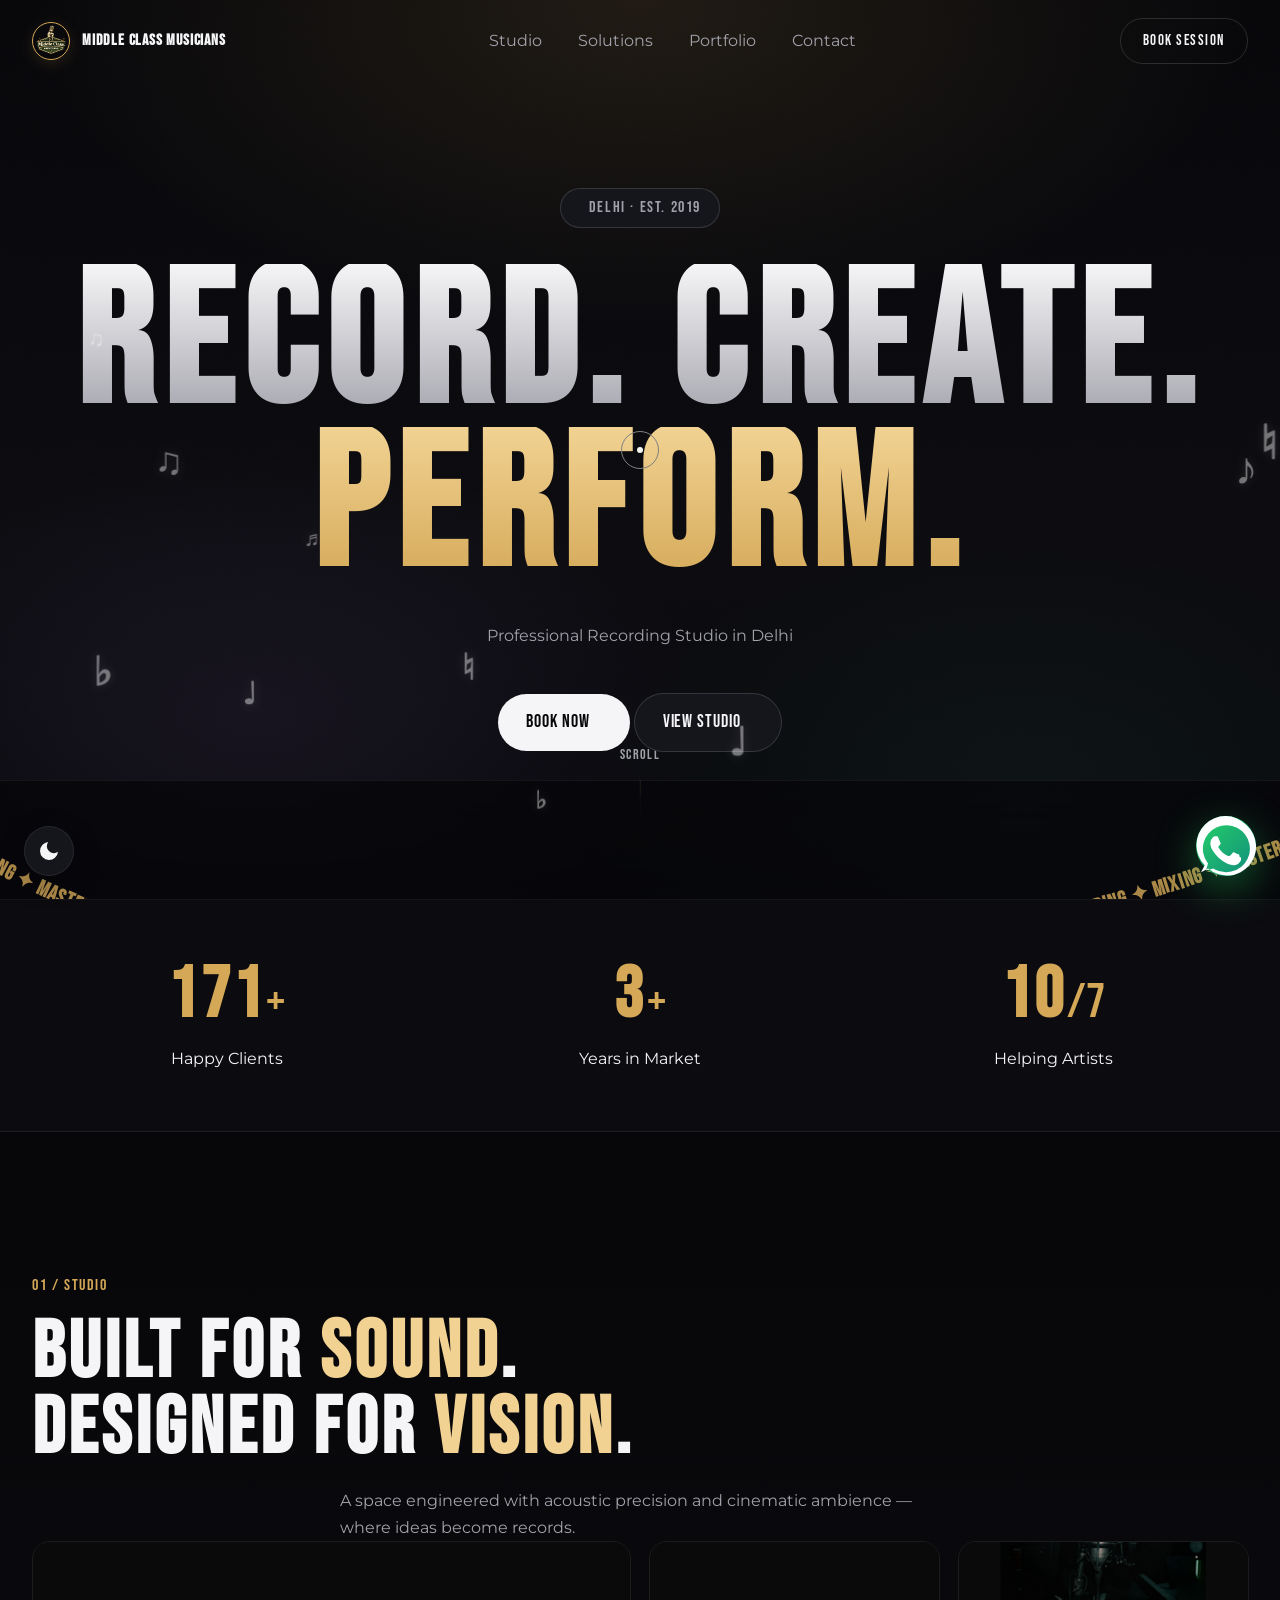
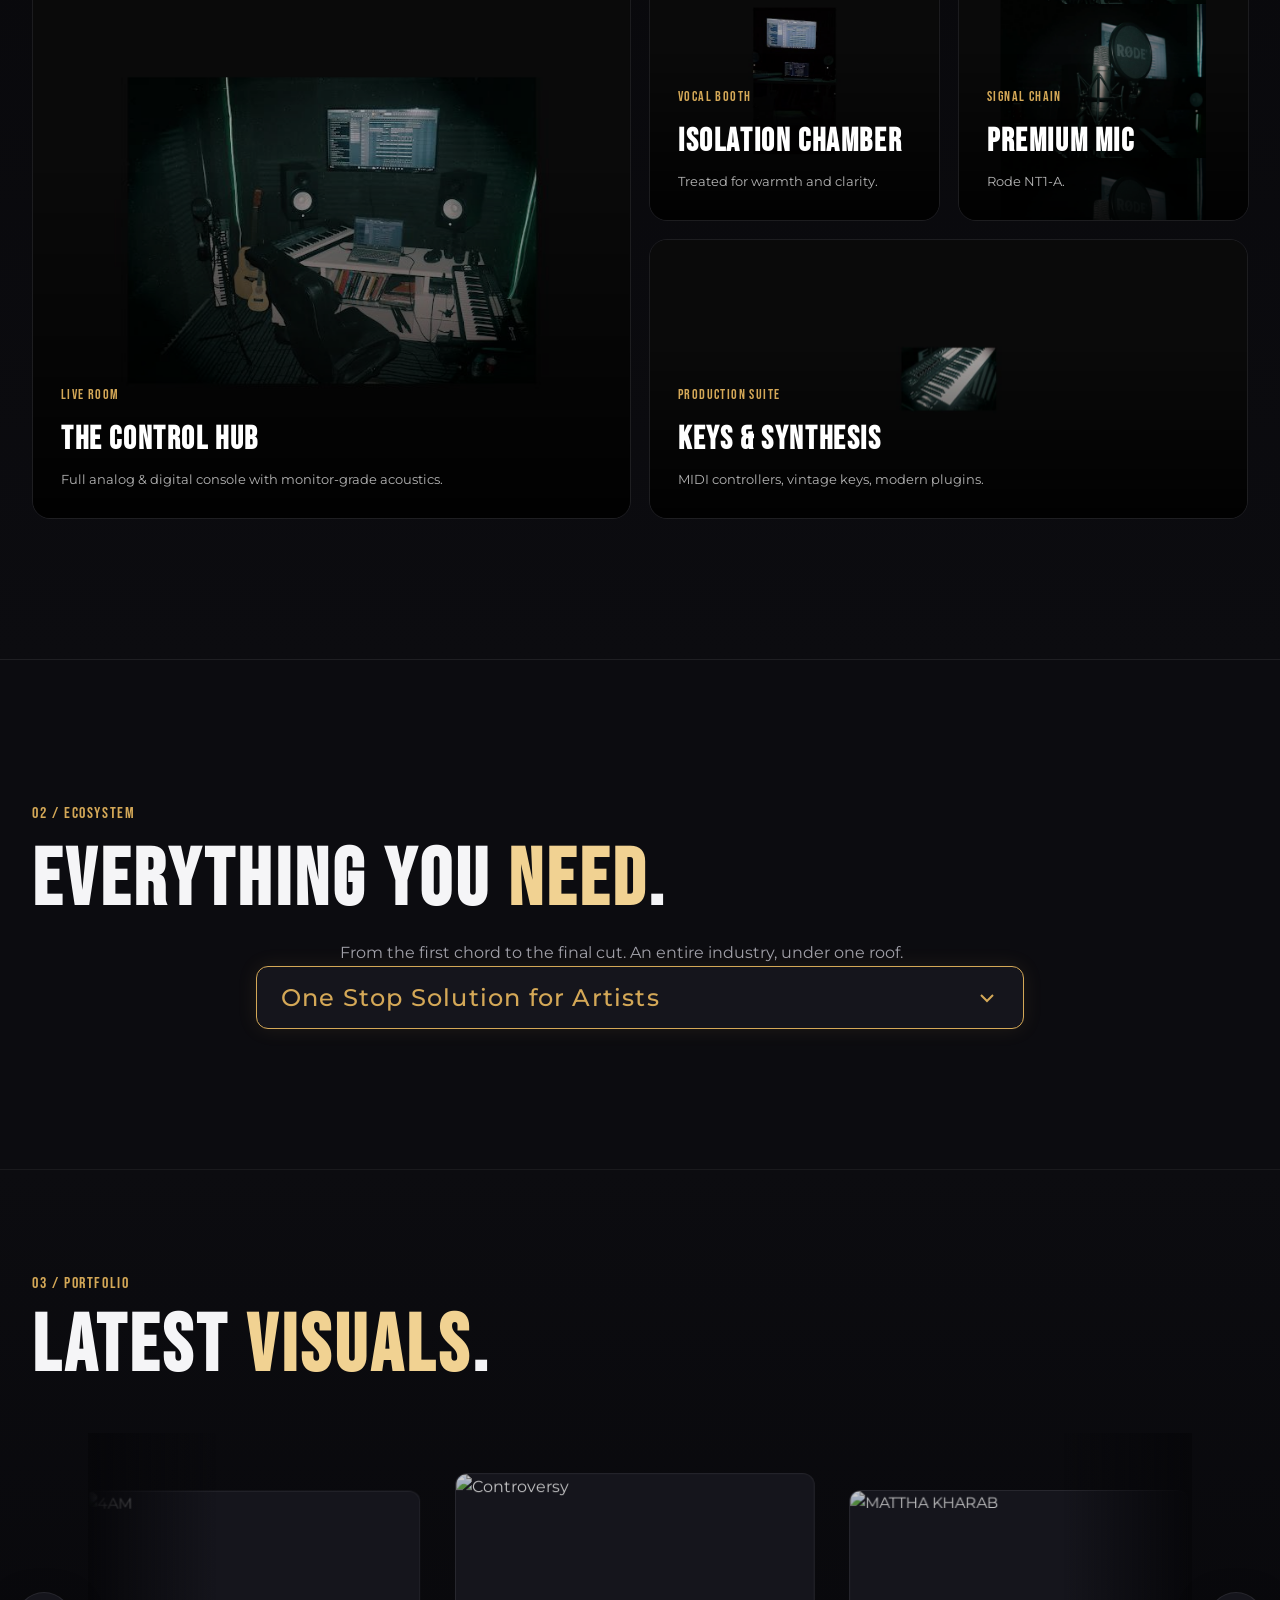
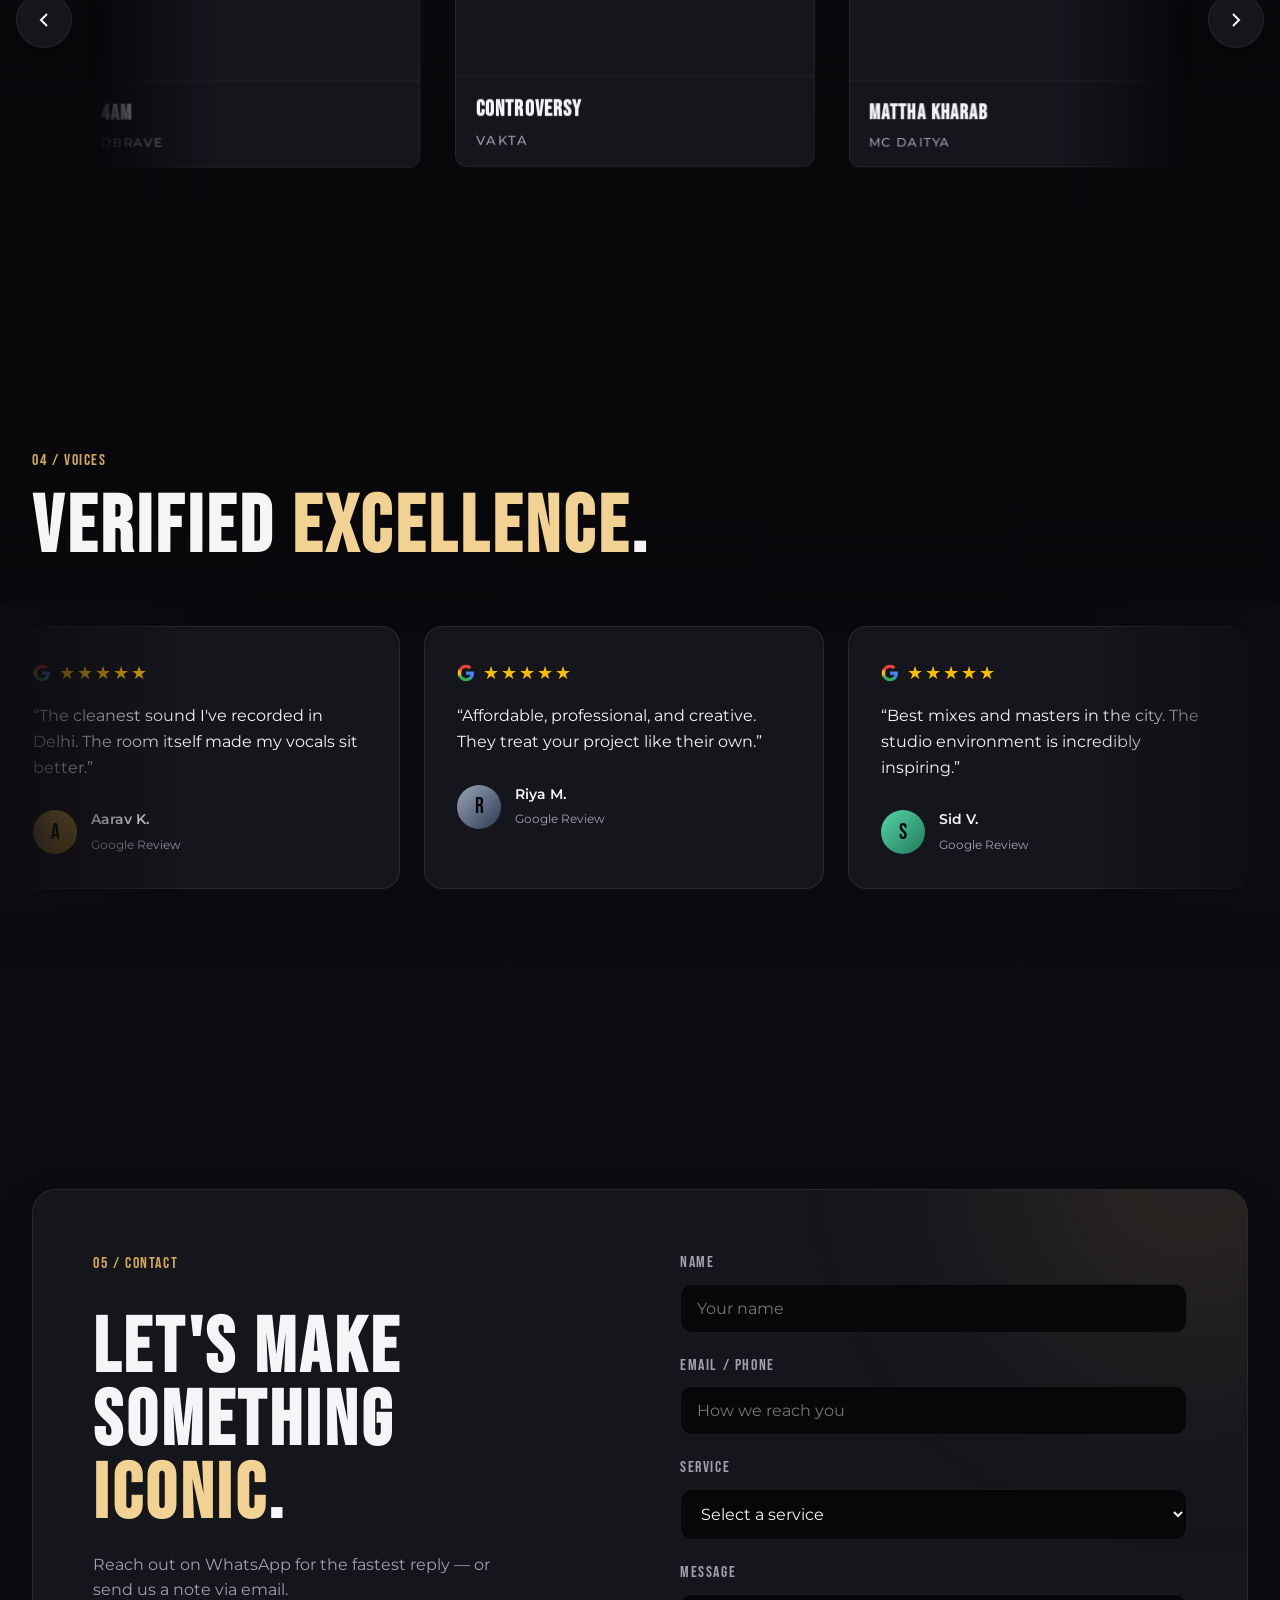
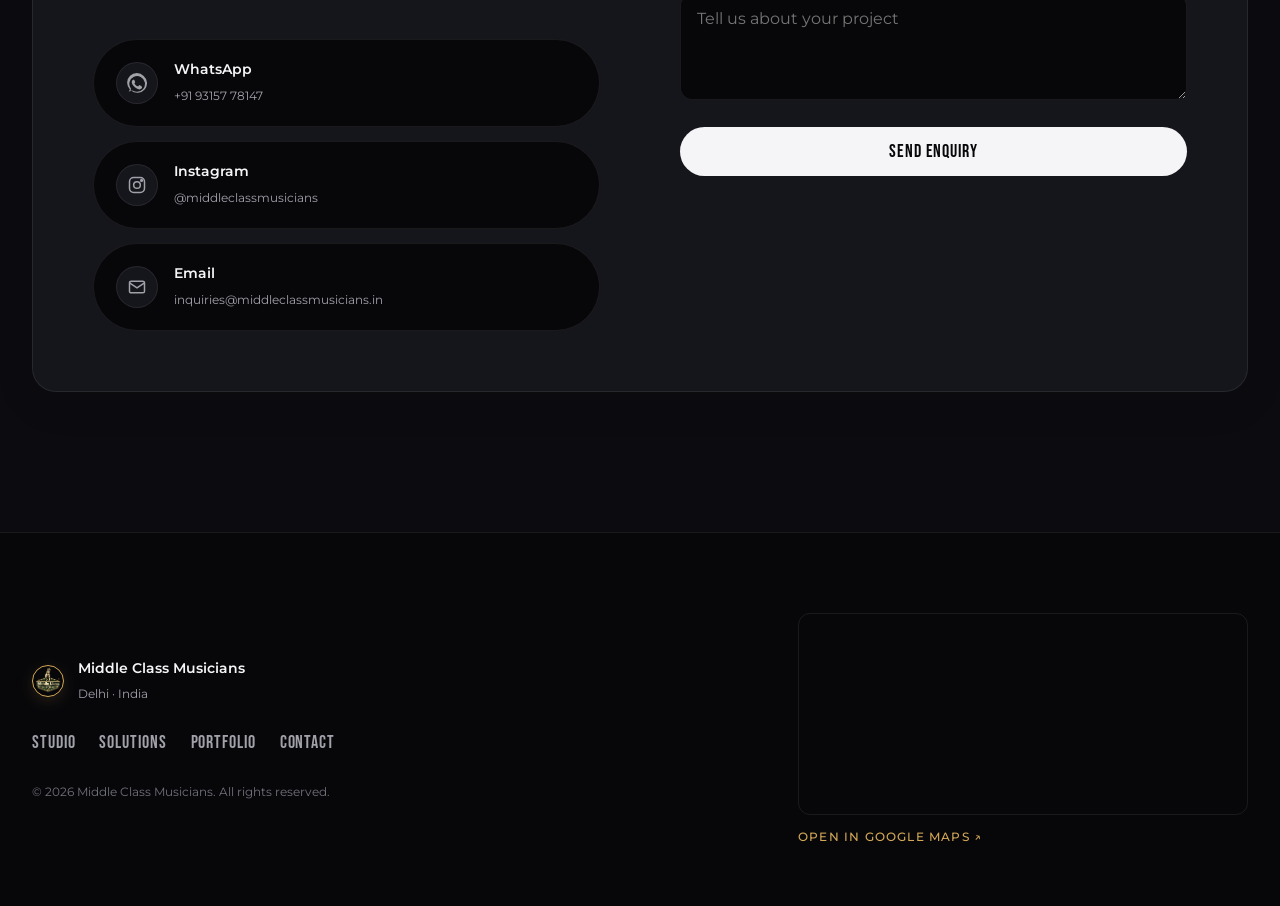
==== commit f32ae9cf: "Update index.html" ====
--- a/index.html
+++ b/index.html
@@ -18,25 +18,25 @@
     "@graph": [
       {
         "@type": "WebSite",
-        "@id": "https://yourwebsite.com/#website",
-        "url": "https://yourwebsite.com",
+        "@id": "https://middleclassmusicians.in/#website",
+        "url": "https://middleclassmusicians.in/",
         "name": "Middle Class Musicians",
         "description": "Professional Recording Studio in Delhi."
       },
       {
         "@type": "WebPage",
-        "@id": "https://yourwebsite.com/#webpage",
-        "url": "https://yourwebsite.com",
+        "@id": "https://middleclassmusicians.in/#webpage",
+        "url": "https://middleclassmusicians.in/",
         "name": "Middle Class Musicians — Record. Create. Perform.",
-        "isPartOf": { "@id": "https://yourwebsite.com/#website" },
-        "about": { "@id": "https://yourwebsite.com/#business" },
+        "isPartOf": { "@id": "https://middleclassmusicians.in/#website" },
+        "about": { "@id": "https://middleclassmusicians.in/#business" },
         "description": "Middle Class Musicians is a premier recording studio in New Delhi, specializing in audio recording, beat production, and video production."
       },
       {
         "@type": "EntertainmentBusiness",
-        "@id": "https://yourwebsite.com/#business",
+        "@id": "https://middleclassmusicians.in/#business",
         "name": "Middle Class Musicians",
-        "image": "https://yourwebsite.com/favicon.png",
+        "image": "https://middleclassmusicians.in/favicon.png",
         "description": "Professional Recording Studio in Delhi offering Recording, Mixing, Mastering, Beat Production, and Artist Management.",
         "url": "https://middleclassmusicians.in/",
         "telephone": "+919315778147",
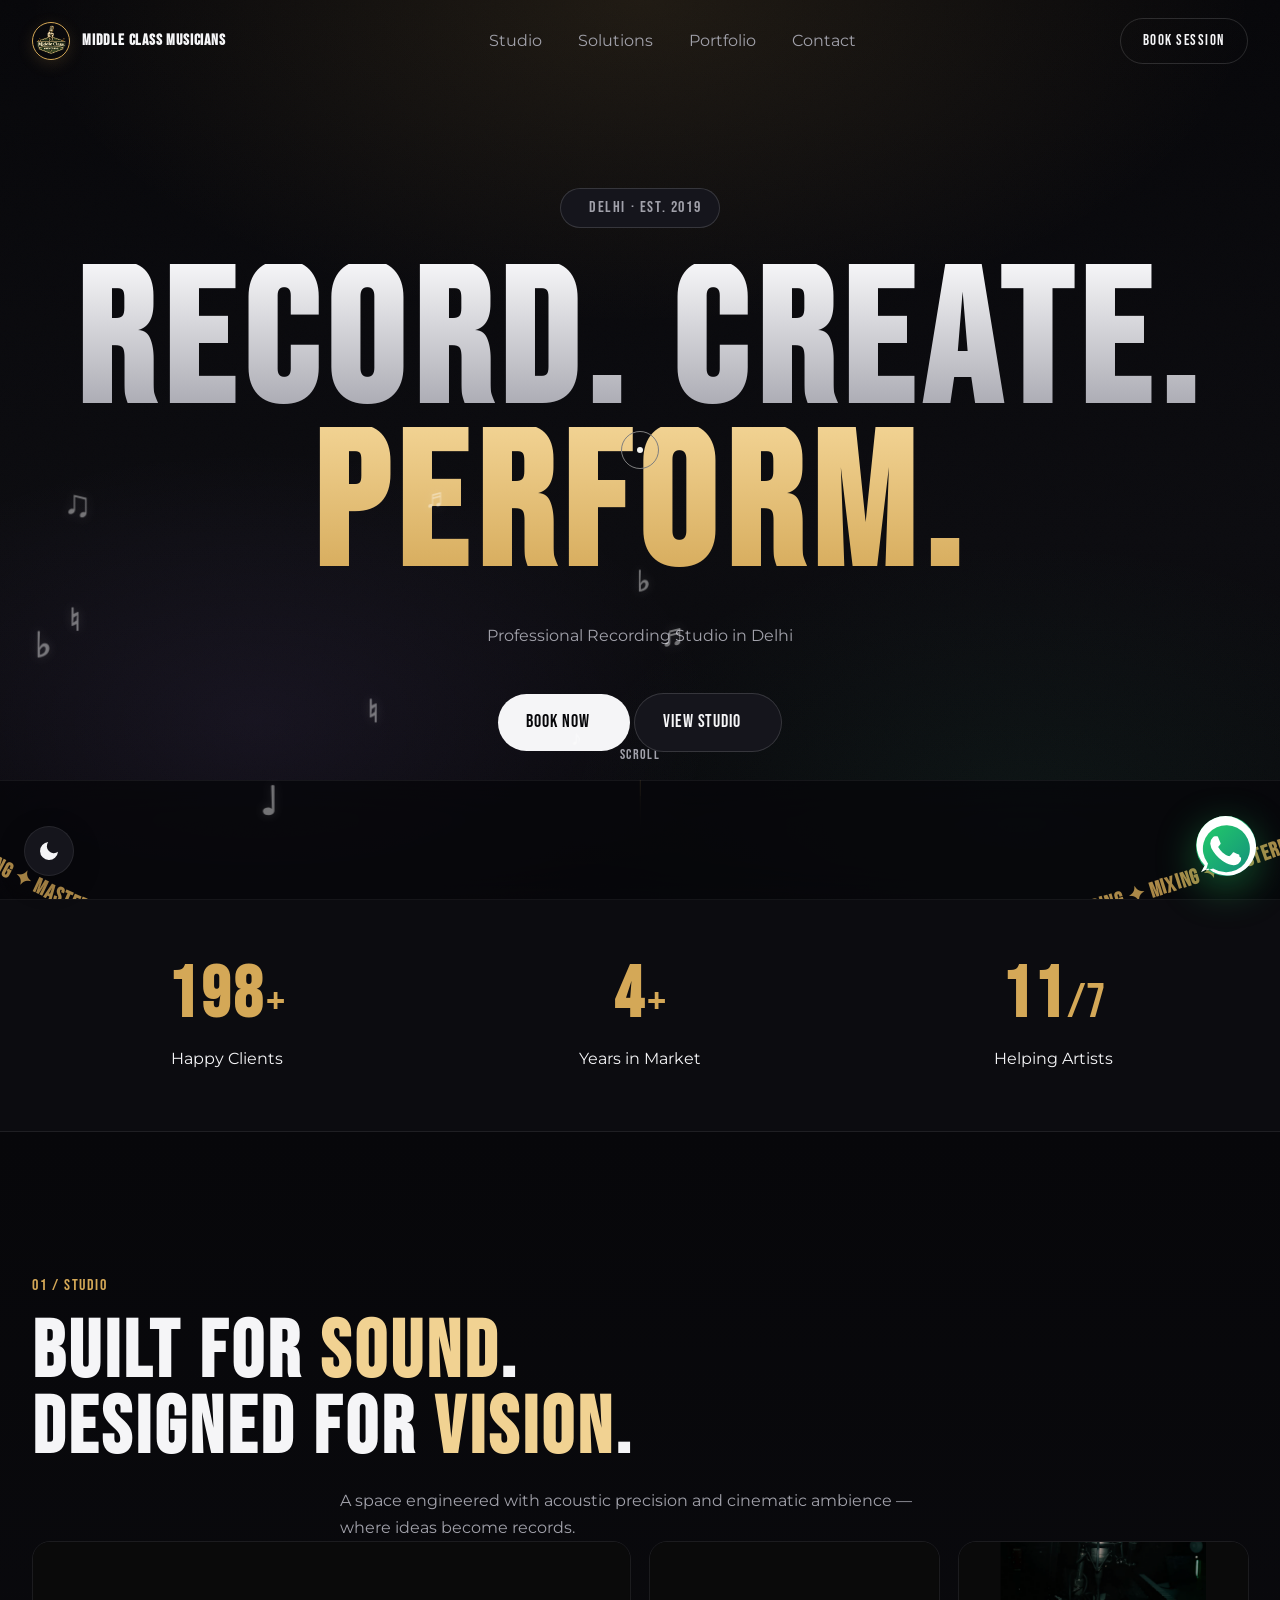
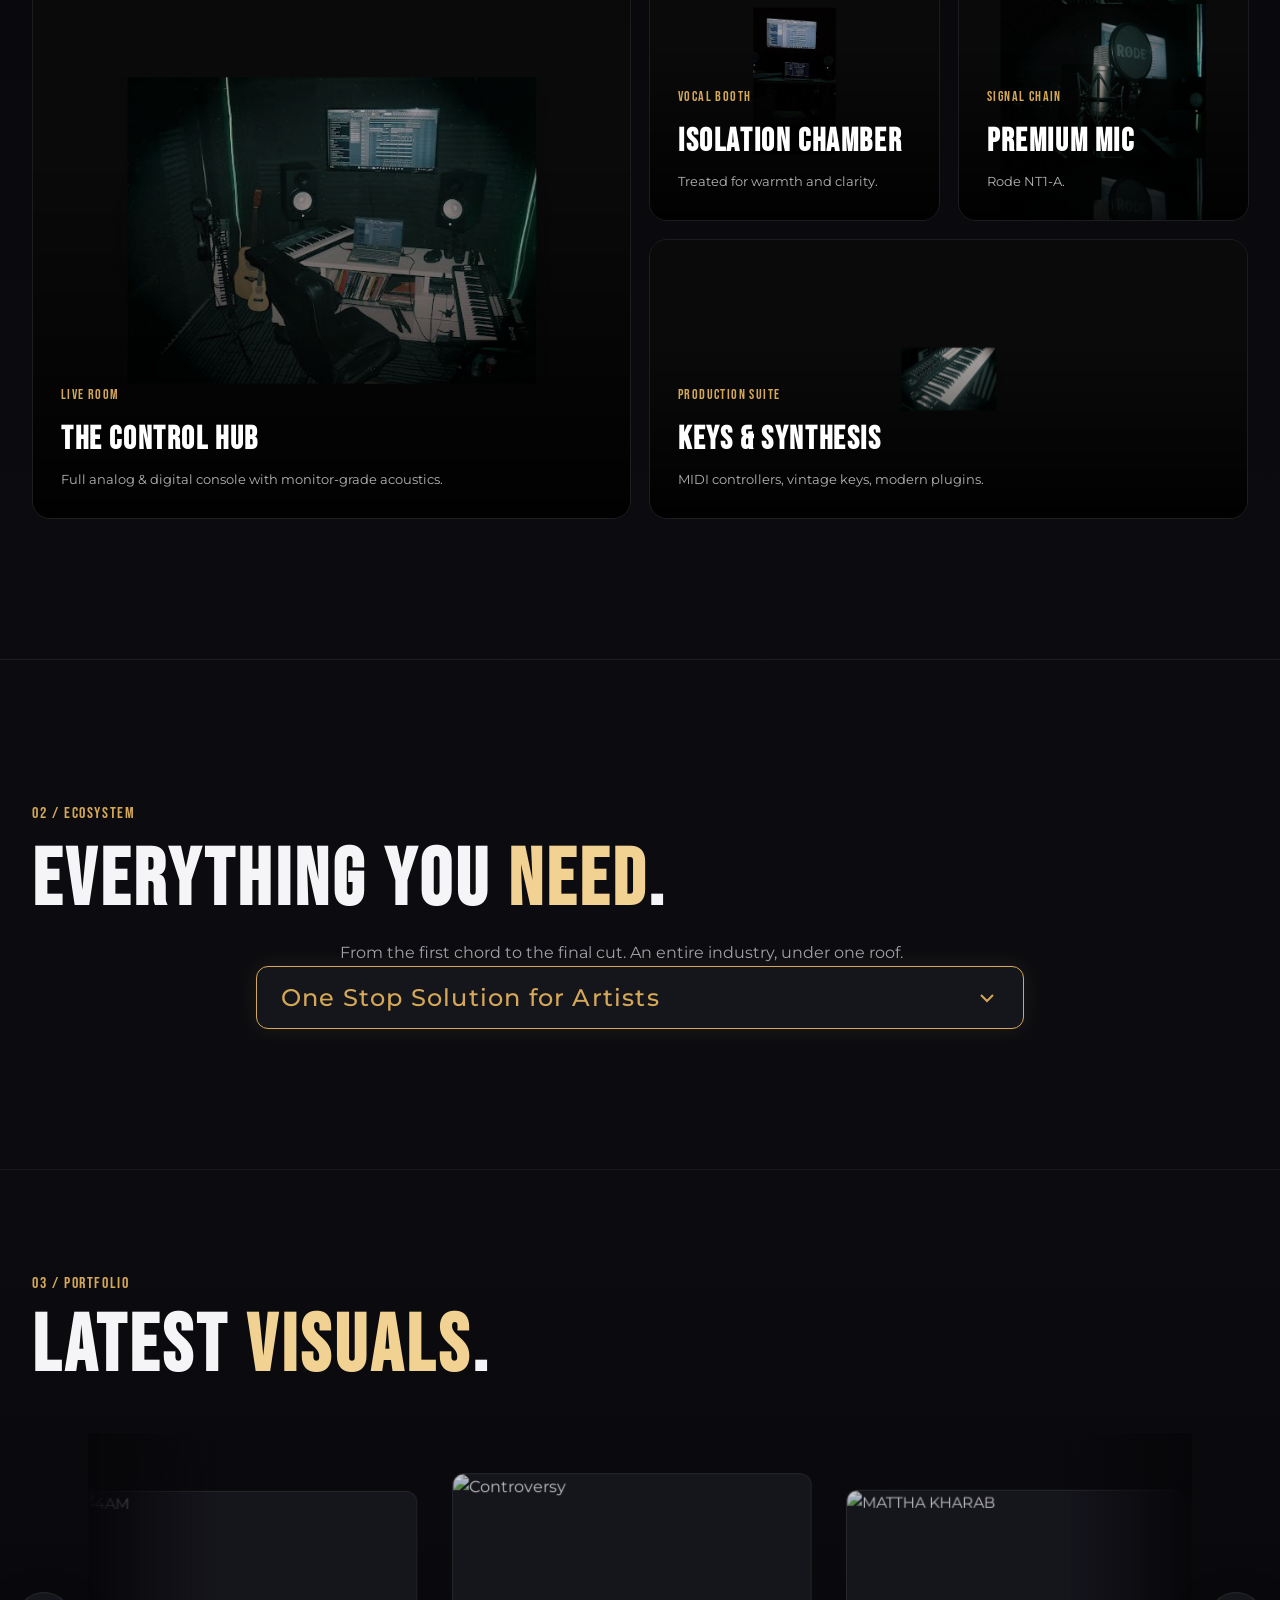
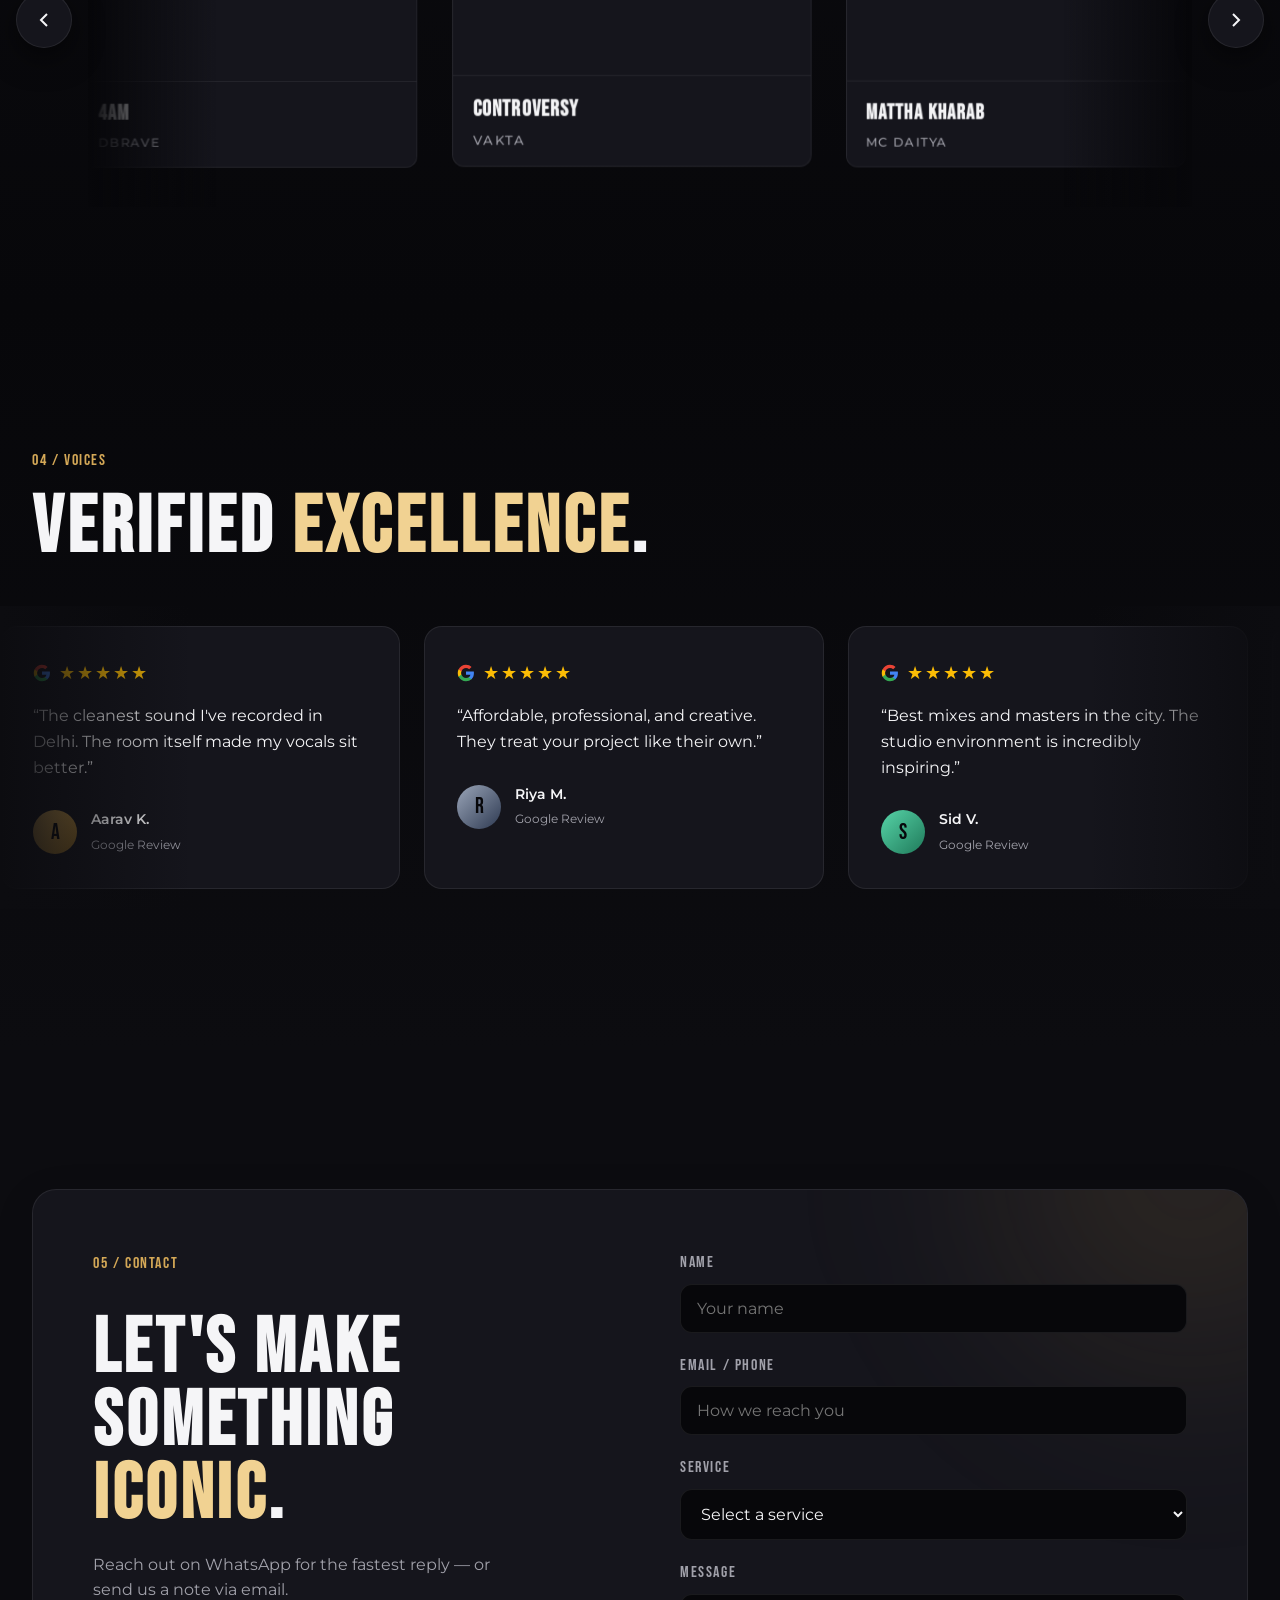
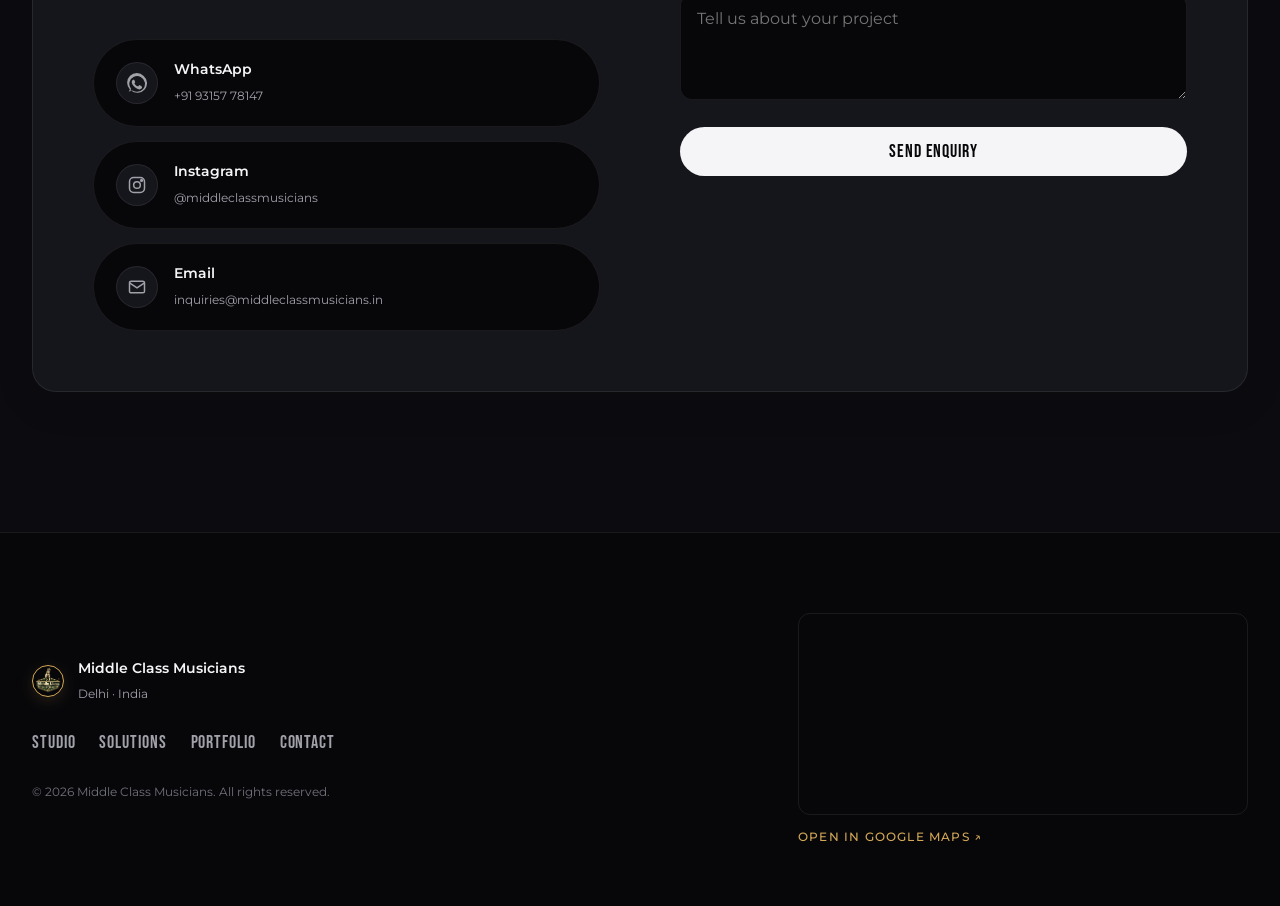
==== commit 76312dd6: "Update index.html" ====
--- a/index.html
+++ b/index.html
@@ -51,8 +51,8 @@
         },
         "geo": {
           "@type": "GeoCoordinates",
-          "latitude": 28.6469655,
-          "longitude": 76.9531792
+          "latitude": 28.62359106813916
+          "longitude":  77.04944830586905
         },
         "openingHoursSpecification": {
           "@type": "OpeningHoursSpecification",
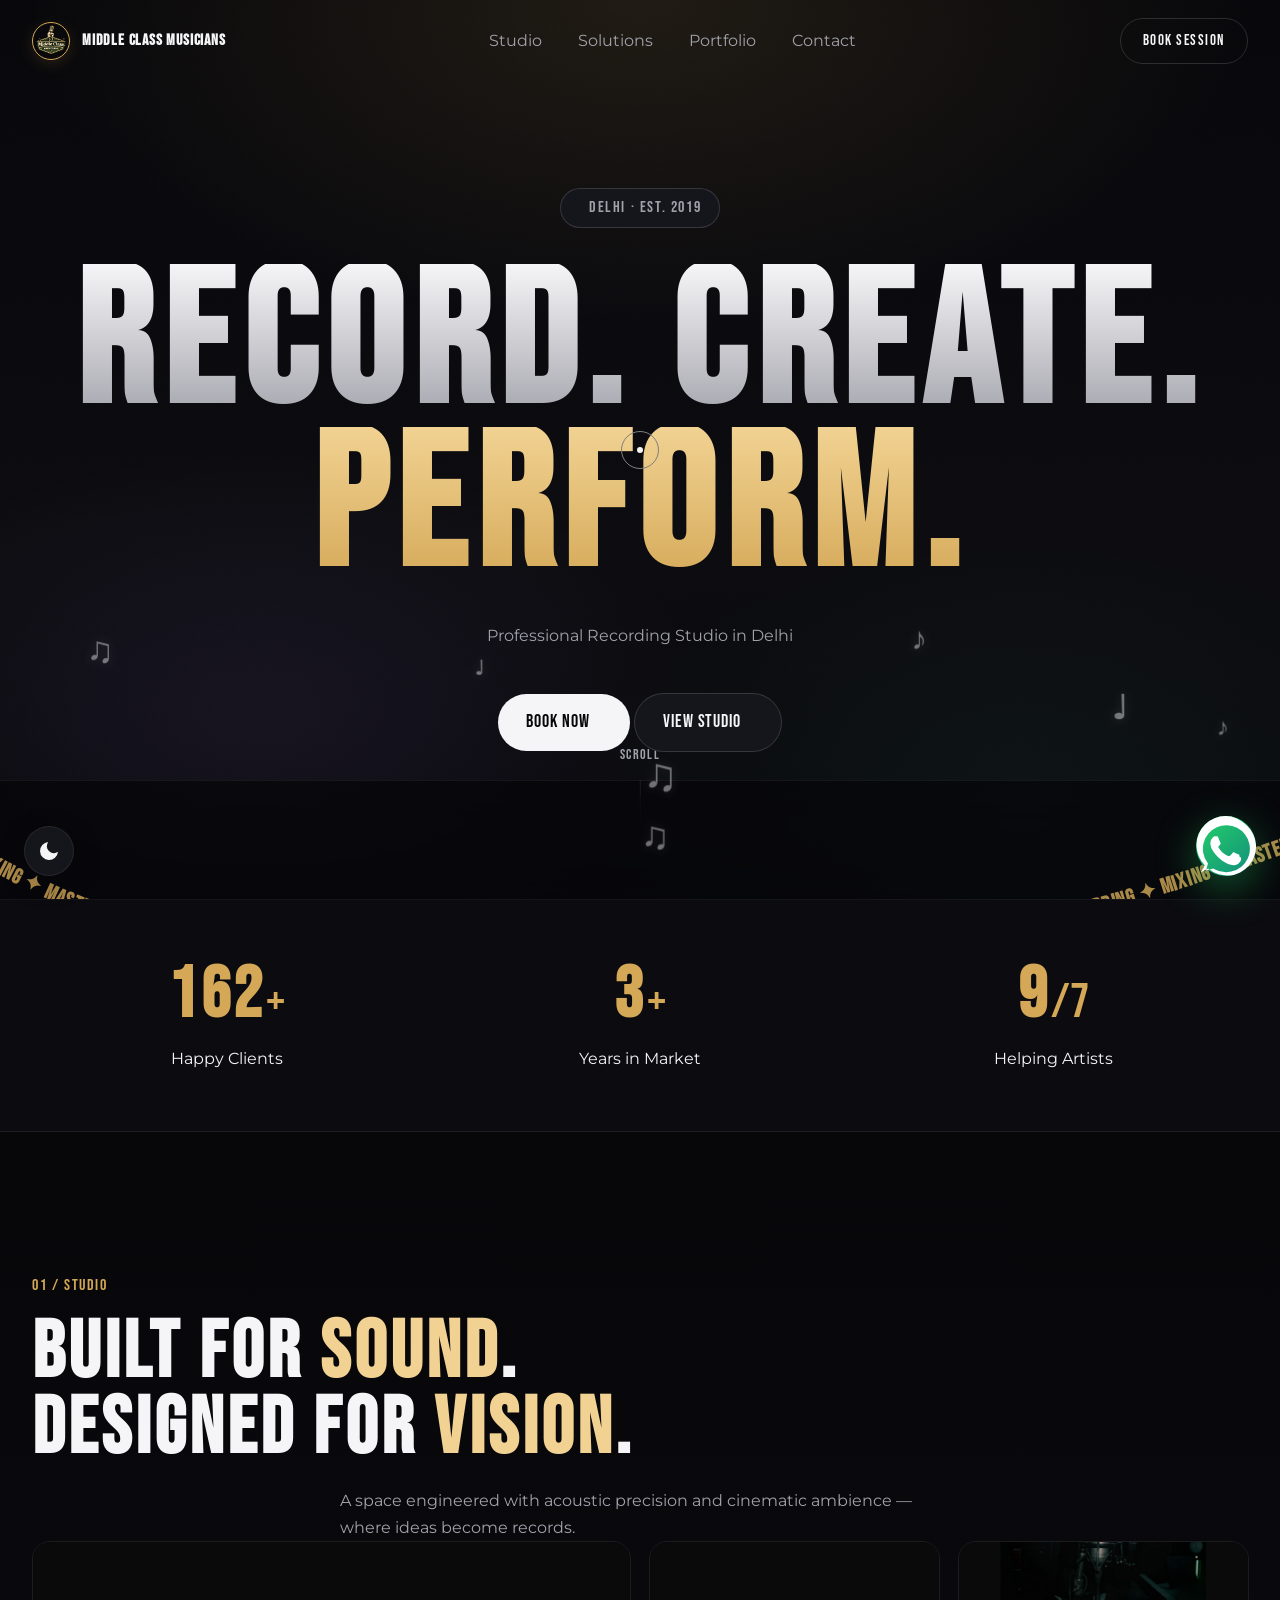
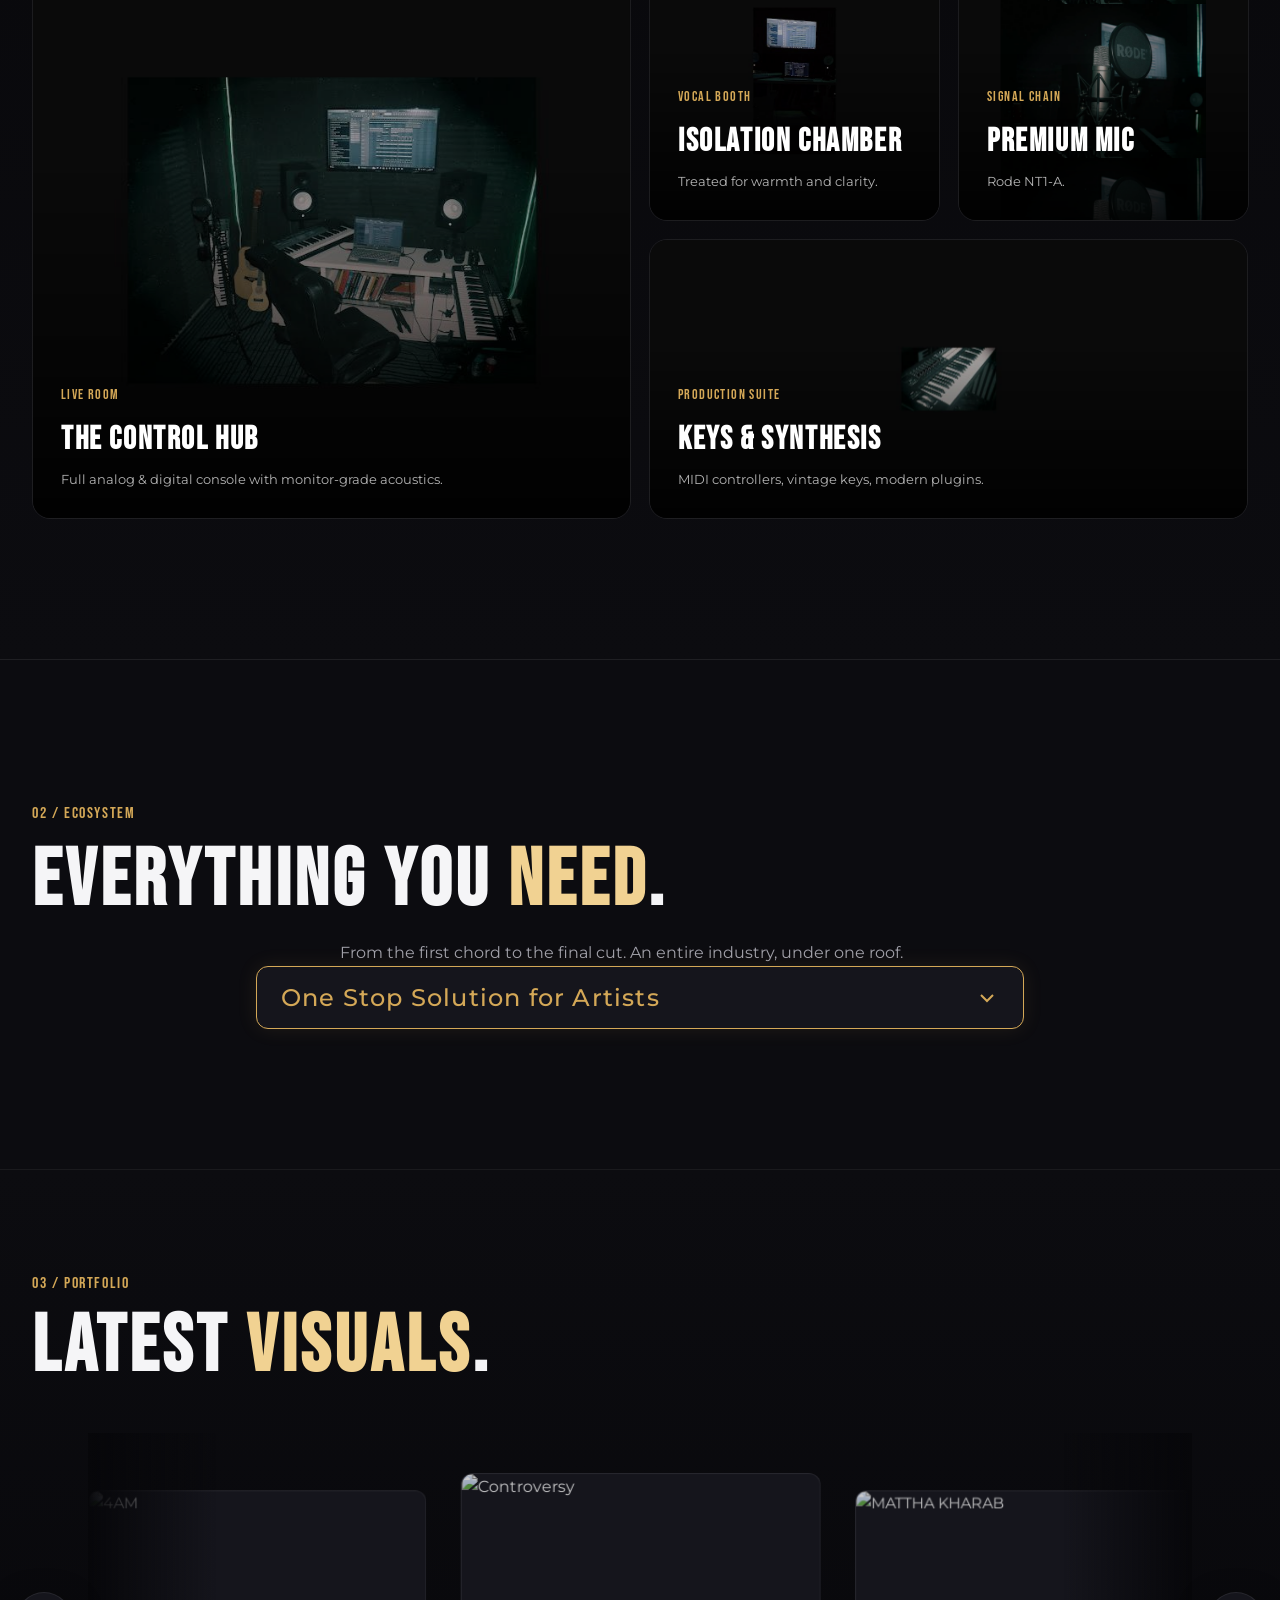
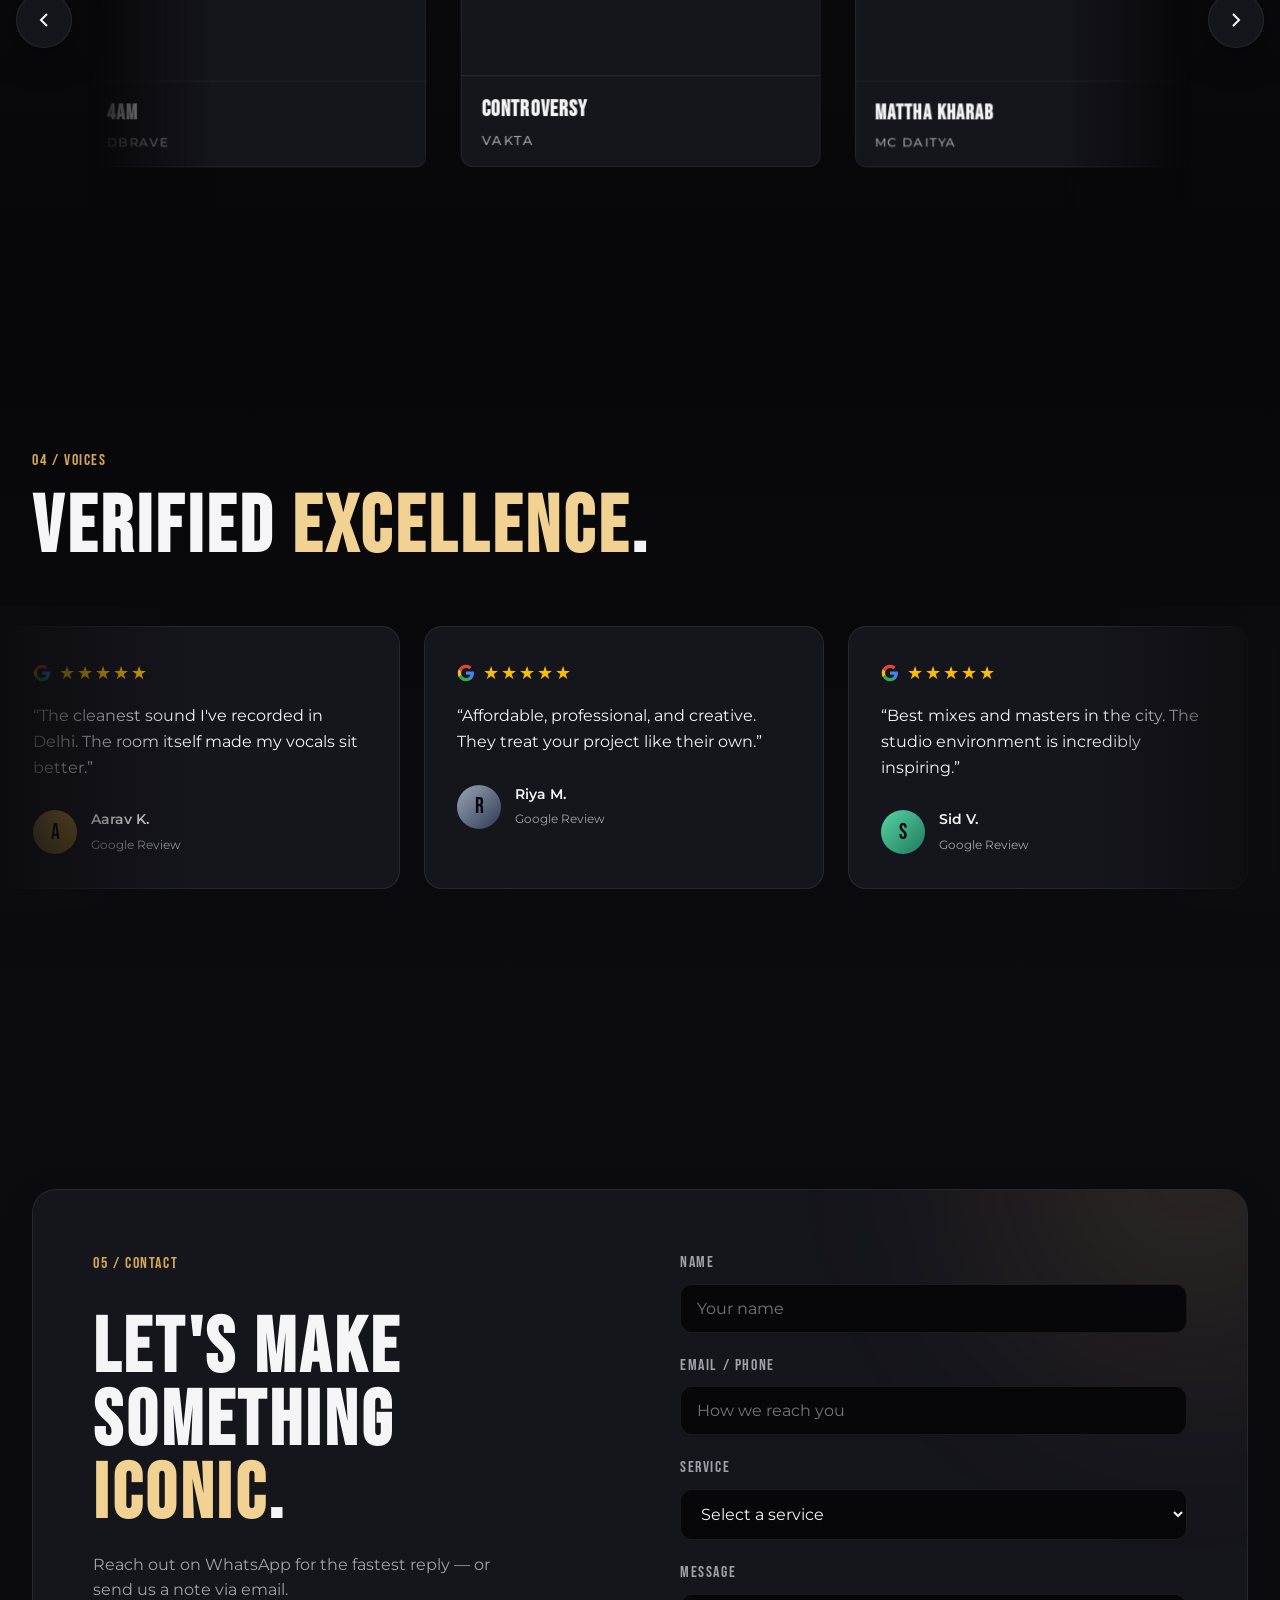
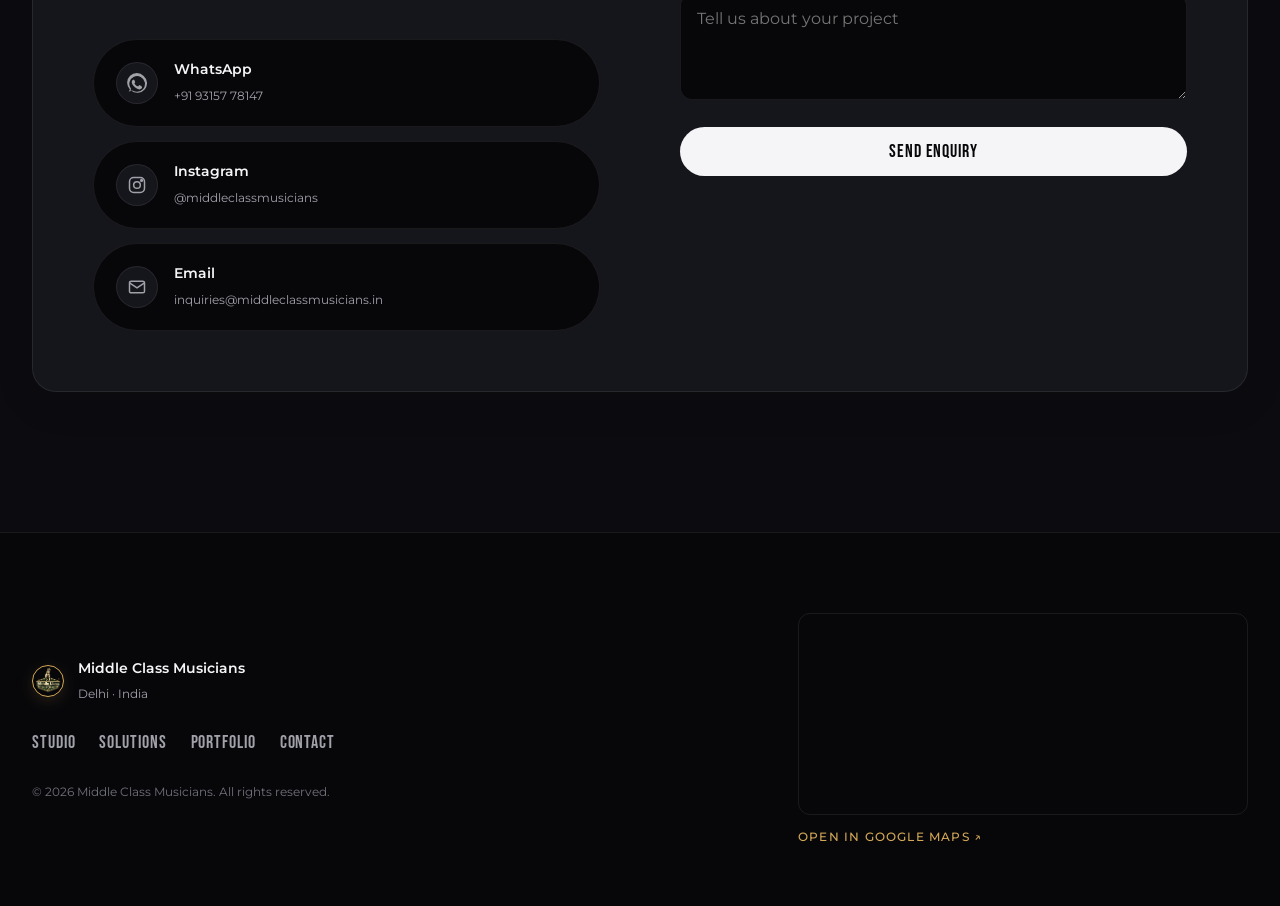
==== commit 6821b006: "Update index.html" ====
--- a/index.html
+++ b/index.html
@@ -105,7 +105,7 @@
         "uploadDate": "2024-01-01T12:00:00+05:30",
         "contentUrl": "https://youtu.be/Lh67UKKh8FU",
         "embedUrl": "https://www.youtube.com/embed/Lh67UKKh8FU",
-        "publisher": { "@id": "https://yourwebsite.com/#business" }
+        "publisher": { "@id": "https://middleclassmusicians.in/#business" }
       },
       {
         "@type": "VideoObject",
@@ -115,7 +115,7 @@
         "uploadDate": "2024-01-01T12:00:00+05:30",
         "contentUrl": "https://youtu.be/07D7VGtHLOc",
         "embedUrl": "https://www.youtube.com/embed/07D7VGtHLOc",
-        "publisher": { "@id": "https://yourwebsite.com/#business" }
+        "publisher": { "@id": "https://middleclassmusicians.in/#business" }
       },
       {
         "@type": "VideoObject",
@@ -125,7 +125,7 @@
         "uploadDate": "2024-01-01T12:00:00+05:30",
         "contentUrl": "https://youtu.be/FEgOKqd_7W8",
         "embedUrl": "https://www.youtube.com/embed/FEgOKqd_7W8",
-        "publisher": { "@id": "https://yourwebsite.com/#business" }
+        "publisher": { "@id": "https://middleclassmusicians.in/#business" }
       },
       {
         "@type": "VideoObject",
@@ -135,7 +135,7 @@
         "uploadDate": "2024-01-01T12:00:00+05:30",
         "contentUrl": "https://youtu.be/3kgBkBZhZMQ",
         "embedUrl": "https://www.youtube.com/embed/3kgBkBZhZMQ",
-        "publisher": { "@id": "https://yourwebsite.com/#business" }
+        "publisher": { "@id": "https://middleclassmusicians.in/#business" }
       },
       {
         "@type": "VideoObject",
@@ -145,7 +145,7 @@
         "uploadDate": "2024-01-01T12:00:00+05:30",
         "contentUrl": "https://youtu.be/7NwQMtNU37c",
         "embedUrl": "https://www.youtube.com/embed/7NwQMtNU37c",
-        "publisher": { "@id": "https://yourwebsite.com/#business" }
+        "publisher": { "@id": "https://middleclassmusicians.in/#business" }
       },
       {
         "@type": "VideoObject",
@@ -155,7 +155,7 @@
         "uploadDate": "2024-01-01T12:00:00+05:30",
         "contentUrl": "https://youtu.be/6dia6UNFkXU",
         "embedUrl": "https://www.youtube.com/embed/6dia6UNFkXU",
-        "publisher": { "@id": "https://yourwebsite.com/#business" }
+        "publisher": { "@id": "https://middleclassmusicians.in/#business" }
       }
     ]
   }
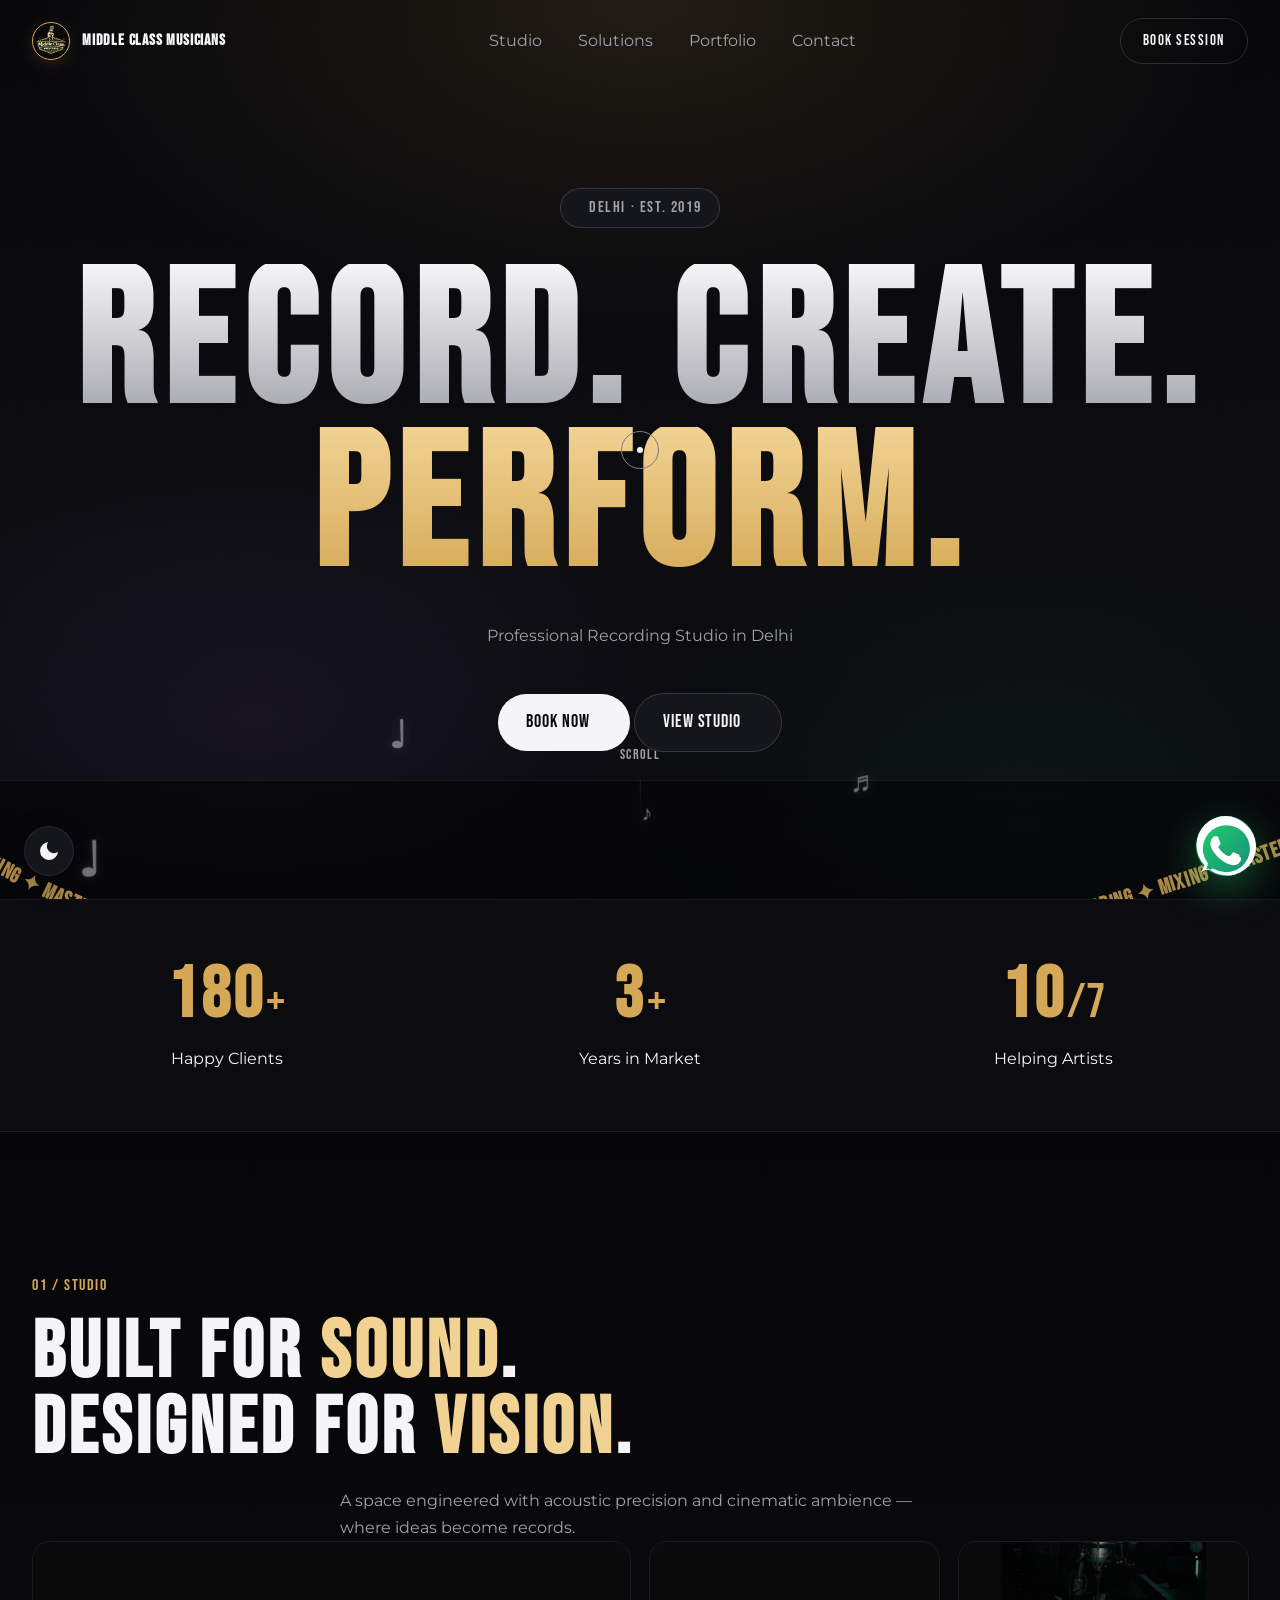
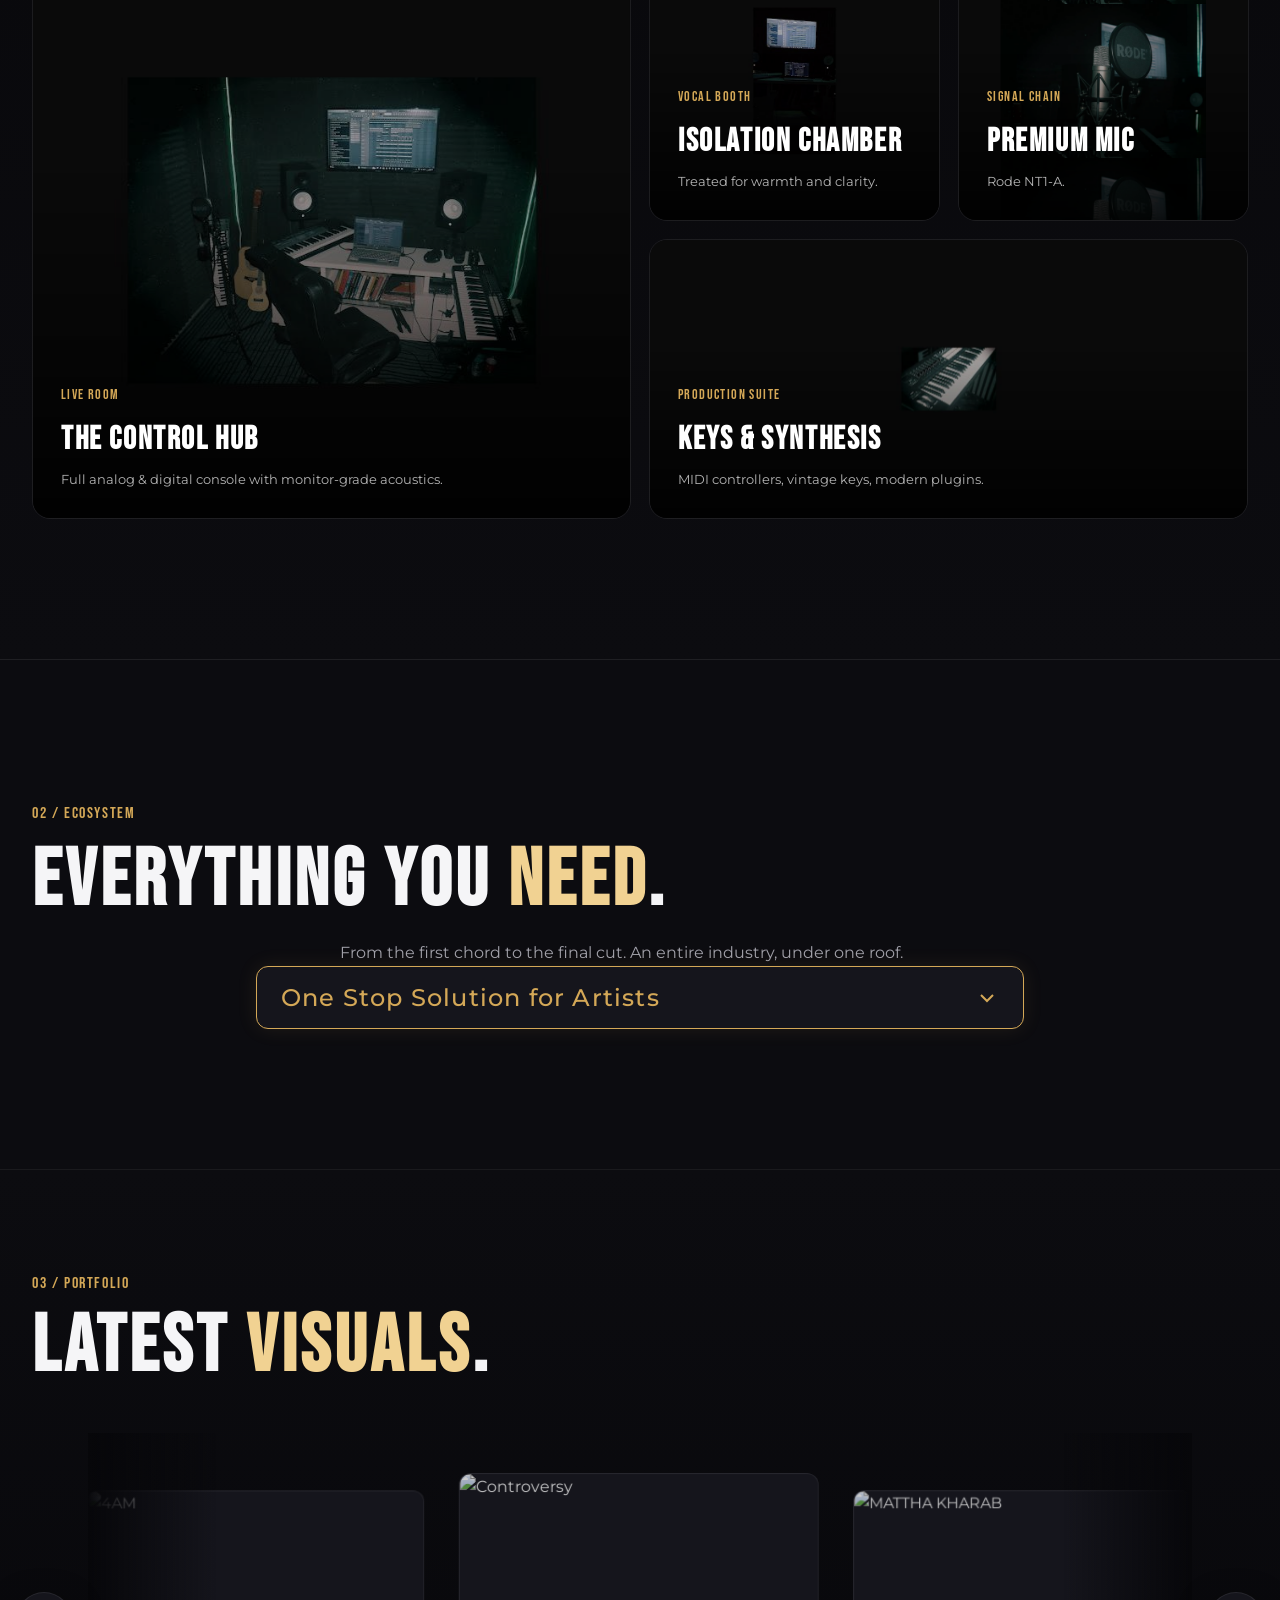
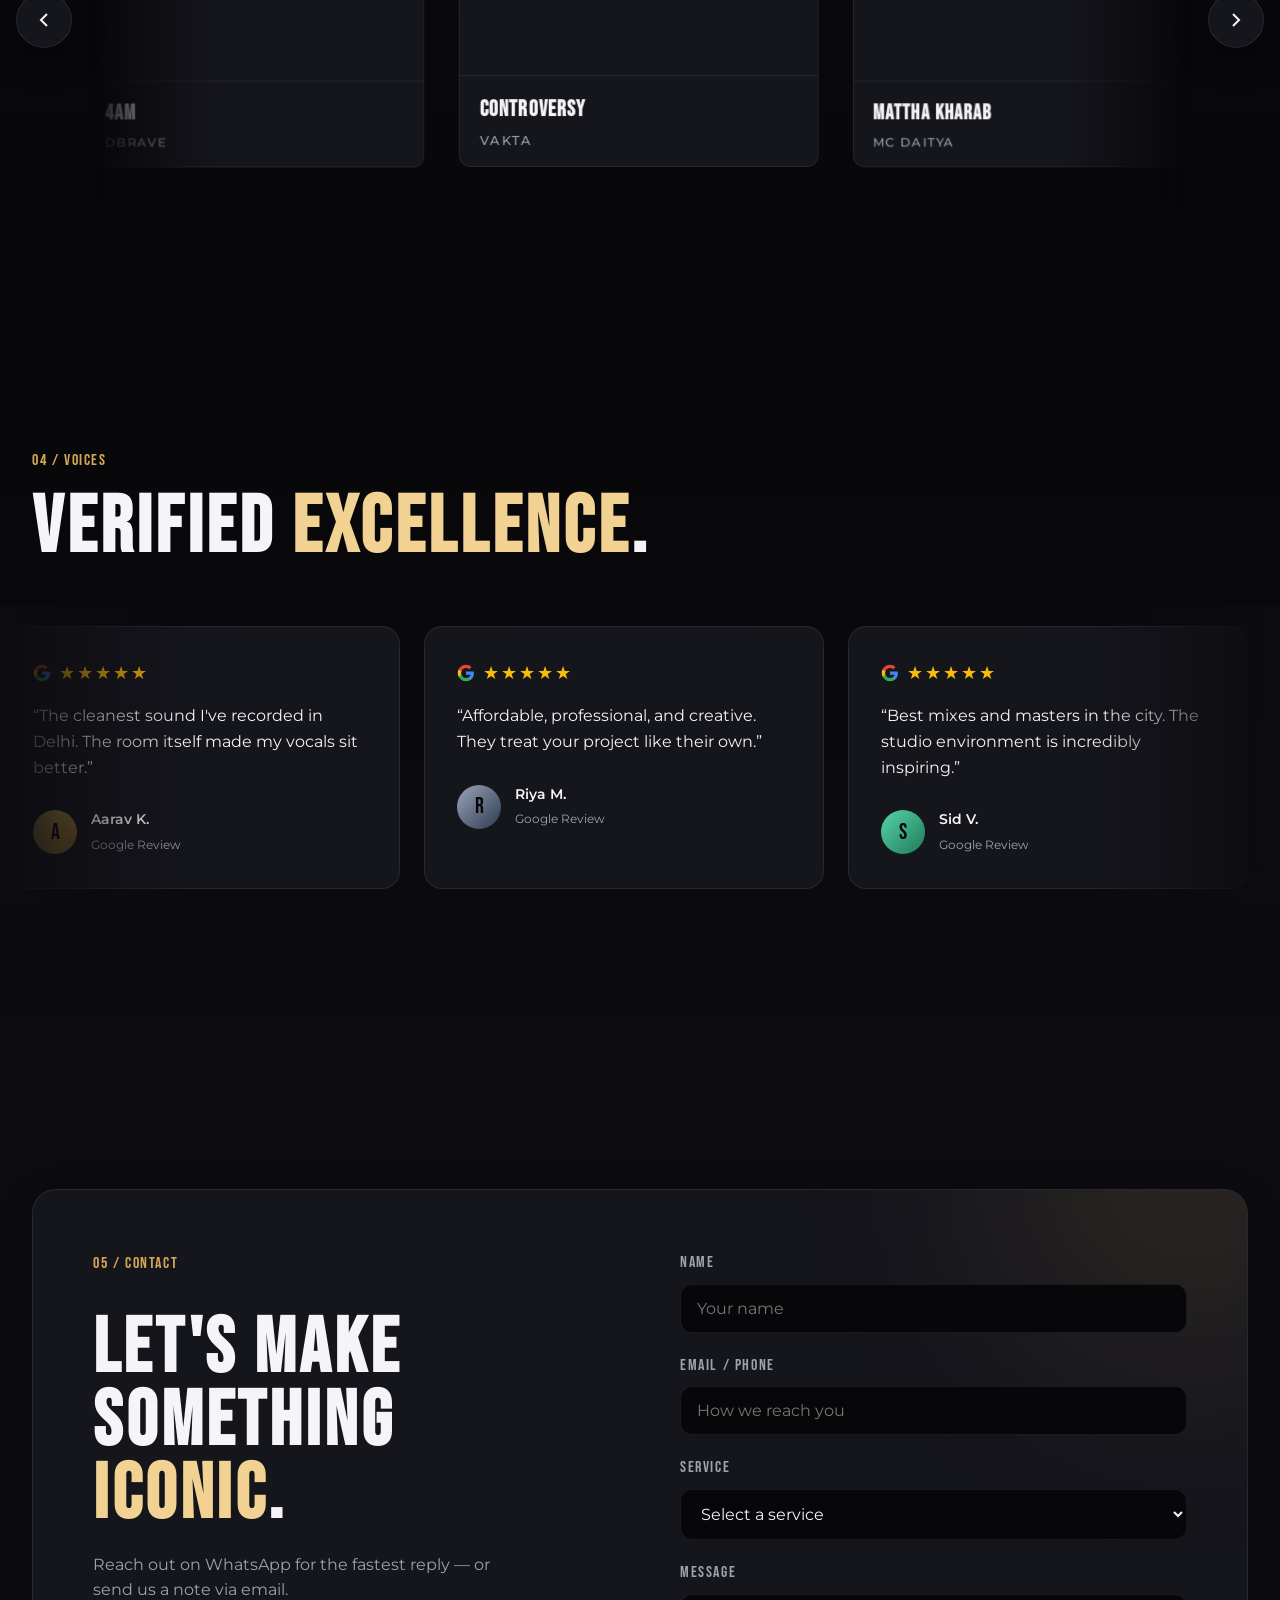
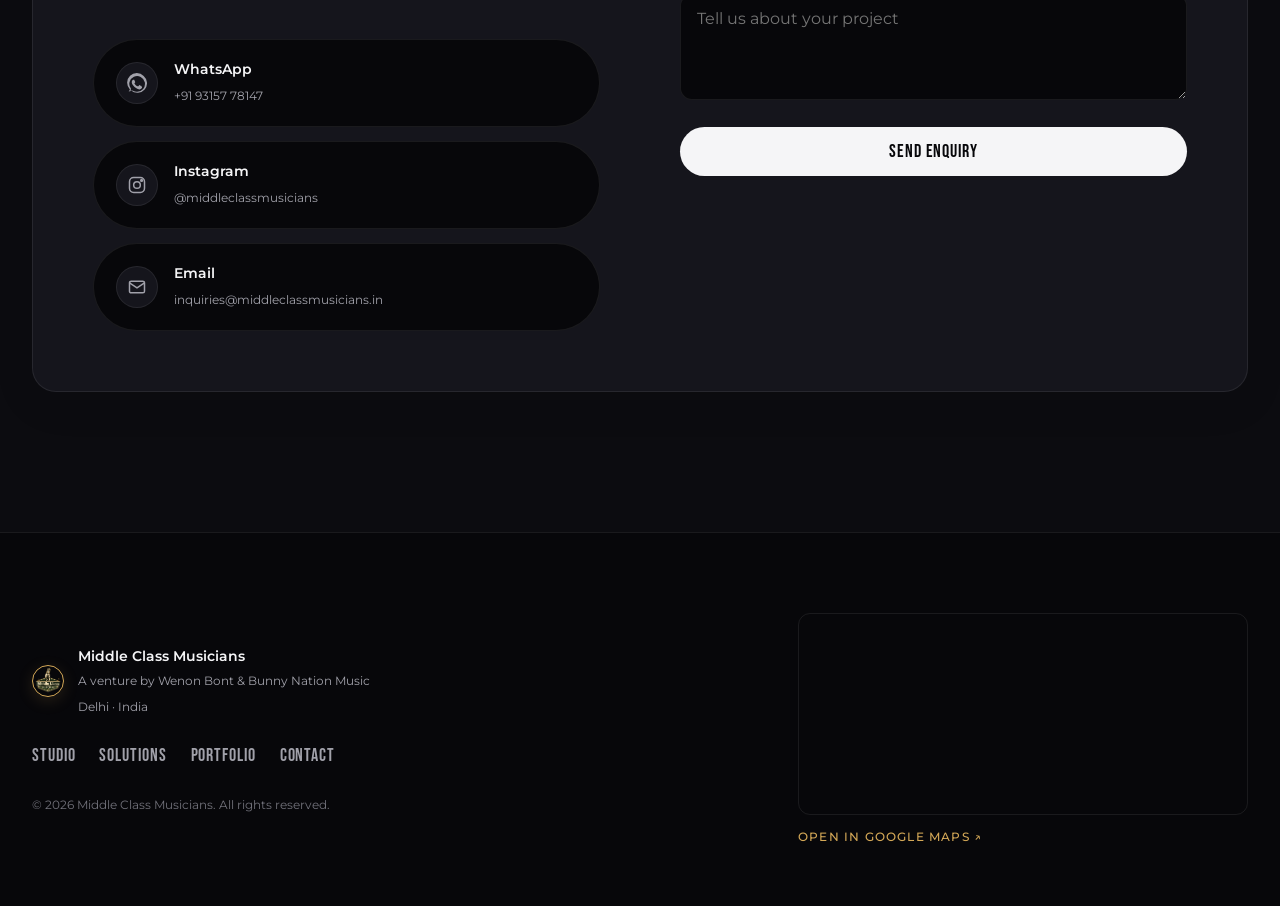
==== commit 4f26f110: "Update index.html" ====
--- a/index.html
+++ b/index.html
@@ -3,8 +3,8 @@
 <head>
   <meta charset="UTF-8" />
   <meta name="viewport" content="width=device-width, initial-scale=1.0, maximum-scale=1.0, user-scalable=no" />
-  <meta name="description" content="Middle Class Musicians — Professional Recording Studio in Delhi offering Recording, Mixing, Mastering, Beat Production, and Video Production." />
-  <title>Middle Class Musicians — Record. Create. Perform.</title>
+  <meta name="description" content="Middle Class Musicians — Professional Recording Studio in Delhi offering Recording, Mixing, Mastering, Beat Production, and Video Production. A venture by Wenon Bont & Bunny Nation Music." />
+  <title>Middle Class Musicians — Studio by Wenon Bont & Bunny Nation Music</title>
   <link rel="icon" type="image/png" href="favicon.png" />
   <link rel="preconnect" href="https://fonts.googleapis.com" />
   <link rel="preconnect" href="https://fonts.gstatic.com" crossorigin />
@@ -17,30 +17,31 @@
     "@context": "https://schema.org",
     "@graph": [
       {
-        "@type": "WebSite",
-        "@id": "https://middleclassmusicians.in/#website",
+        "@type": "Person",
+        "@id": "https://middleclassmusicians.in/#wenonbont",
+        "name": "Wenon Bont",
+        "alternateName": "Bunny",
+        "jobTitle": "Music Producer & Founder",
+        "url": "https://middleclassmusicians.in/"
+      },
+      {
+        "@type": "Organization",
+        "@id": "https://middleclassmusicians.in/#bunnynationmusic",
+        "name": "Bunny Nation Music",
         "url": "https://middleclassmusicians.in/",
-        "name": "Middle Class Musicians",
-        "description": "Professional Recording Studio in Delhi."
-      },
-      {
-        "@type": "WebPage",
-        "@id": "https://middleclassmusicians.in/#webpage",
-        "url": "https://middleclassmusicians.in/",
-        "name": "Middle Class Musicians — Record. Create. Perform.",
-        "isPartOf": { "@id": "https://middleclassmusicians.in/#website" },
-        "about": { "@id": "https://middleclassmusicians.in/#business" },
-        "description": "Middle Class Musicians is a premier recording studio in New Delhi, specializing in audio recording, beat production, and video production."
+        "founder": { "@id": "https://middleclassmusicians.in/#wenonbont" }
       },
       {
         "@type": "EntertainmentBusiness",
         "@id": "https://middleclassmusicians.in/#business",
         "name": "Middle Class Musicians",
         "image": "https://middleclassmusicians.in/favicon.png",
-        "description": "Professional Recording Studio in Delhi offering Recording, Mixing, Mastering, Beat Production, and Artist Management.",
+        "description": "Professional Recording Studio in Delhi offering Recording, Mixing, Mastering, Beat Production, and Video Production.",
         "url": "https://middleclassmusicians.in/",
         "telephone": "+919315778147",
         "priceRange": "$$",
+        "founder": { "@id": "https://middleclassmusicians.in/#wenonbont" },
+        "brand": { "@id": "https://middleclassmusicians.in/#bunnynationmusic" },
         "address": {
           "@type": "PostalAddress",
           "streetAddress": "Uttam Nagar",
@@ -51,8 +52,8 @@
         },
         "geo": {
           "@type": "GeoCoordinates",
-          "latitude": 28.62359106813916
-          "longitude":  77.04944830586905
+          "latitude": 28.62359106813916,
+          "longitude": 77.04944830586905
         },
         "openingHoursSpecification": {
           "@type": "OpeningHoursSpecification",
@@ -98,6 +99,21 @@
         ]
       },
       {
+        "@type": "WebSite",
+        "@id": "https://middleclassmusicians.in/#website",
+        "url": "https://middleclassmusicians.in/",
+        "name": "Middle Class Musicians",
+        "publisher": { "@id": "https://middleclassmusicians.in/#business" }
+      },
+      {
+        "@type": "WebPage",
+        "@id": "https://middleclassmusicians.in/#webpage",
+        "url": "https://middleclassmusicians.in/",
+        "name": "Middle Class Musicians — Studio by Wenon Bont & Bunny Nation Music",
+        "isPartOf": { "@id": "https://middleclassmusicians.in/#website" },
+        "about": { "@id": "https://middleclassmusicians.in/#business" }
+      },
+      {
         "@type": "VideoObject",
         "name": "4AM - DBRAVE",
         "description": "Official visual for 4AM by DBRAVE. Produced by Middle Class Musicians.",
@@ -352,7 +368,6 @@
       </div>
     </div>
 
-    <!-- Symmetrical Marquee Layout -->
     <div class="marquee-outer-wrapper">
       <button id="marqueePrev" class="side-control left" aria-label="Previous" data-sound="click"><svg viewBox="0 0 24 24" fill="none" stroke="currentColor" stroke-width="2"><path d="M15 18l-6-6 6-6"/></svg></button>
       
@@ -551,7 +566,7 @@
         <div class="footer-brand">
           <img src="favicon.png" alt="MCM Logo" class="logo-img" style="width: 32px; height: 32px;" onerror="this.style.display='none'; this.nextElementSibling.style.display='flex';" />
           <span class="logo-mark fallback" style="display:none; width: 32px; height: 32px; font-size: 16px;">M</span>
-          <div><strong>Middle Class Musicians</strong><span>Delhi · India</span></div>
+          <div><strong>Middle Class Musicians</strong><span>A venture by Wenon Bont &amp; Bunny Nation Music<br>Delhi · India</span></div>
         </div>
         <div class="footer-links">
           <a href="#studio" data-sound="click">Studio</a>
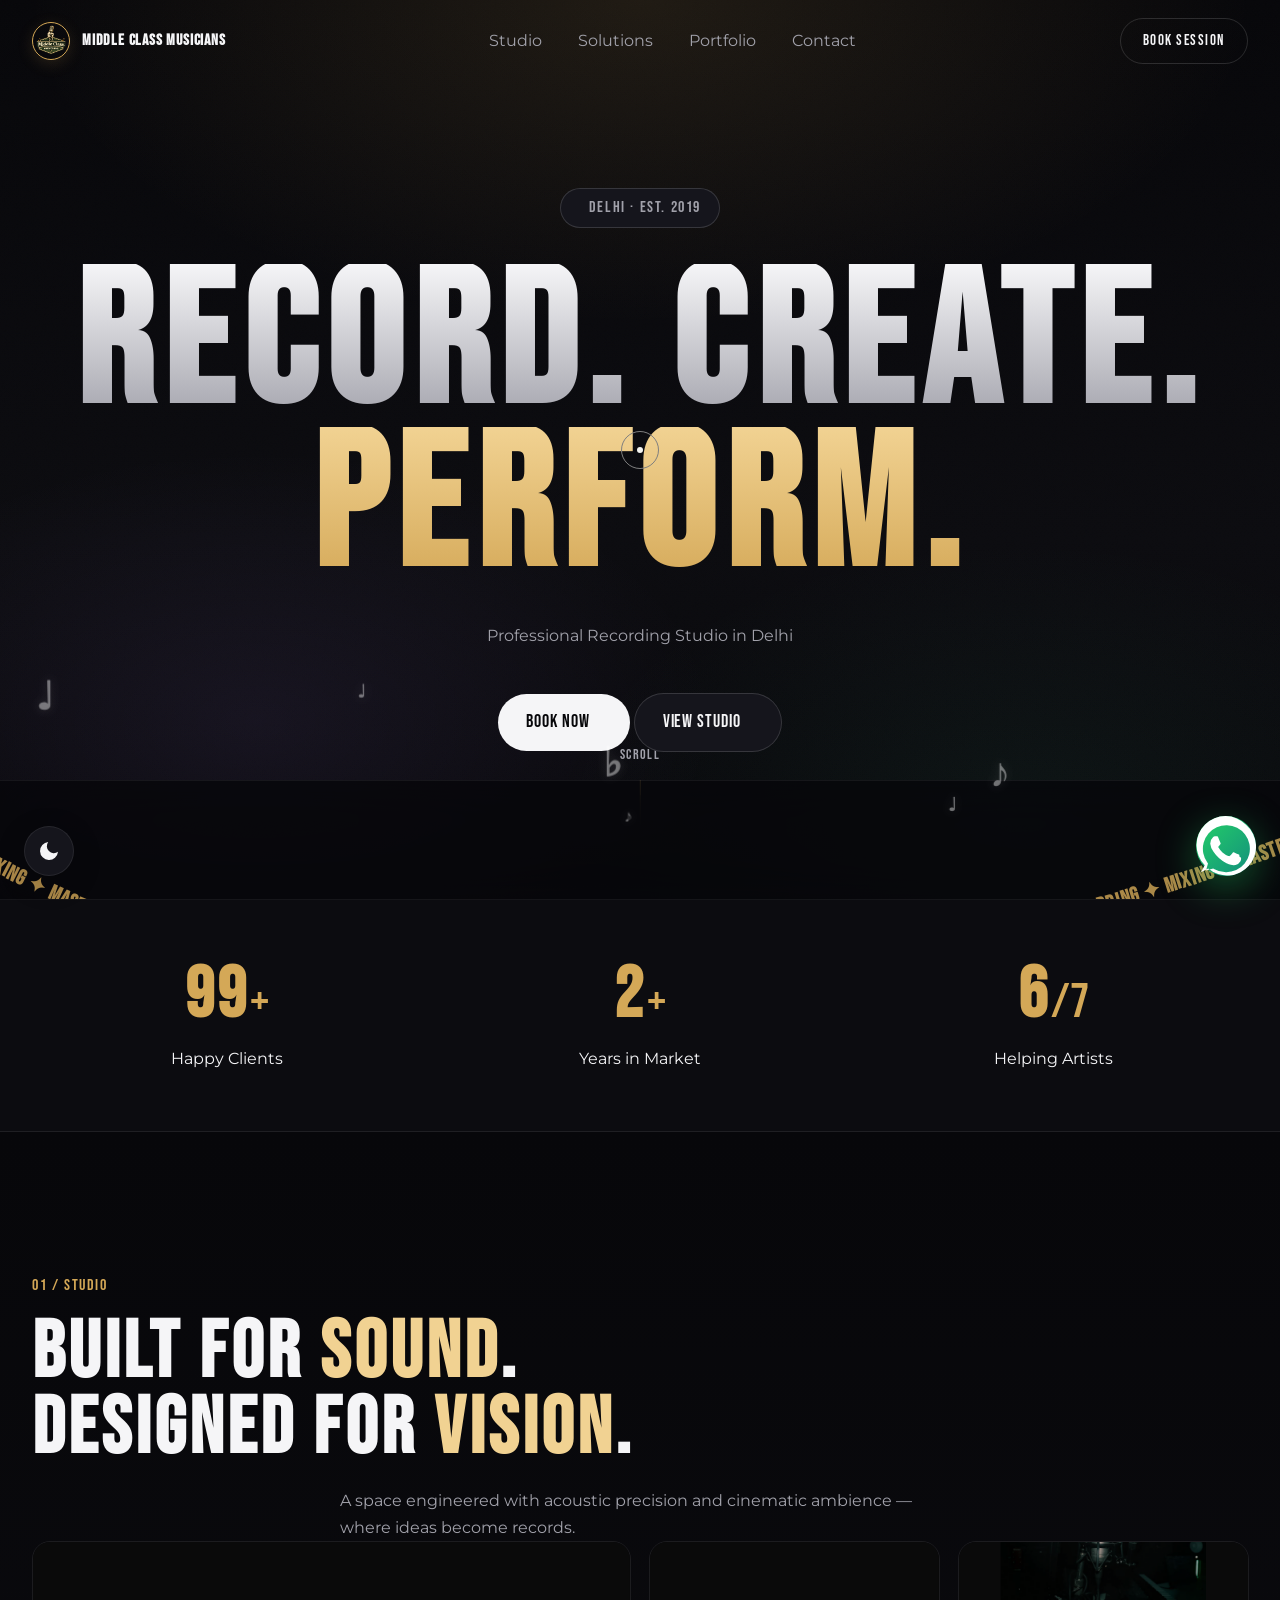
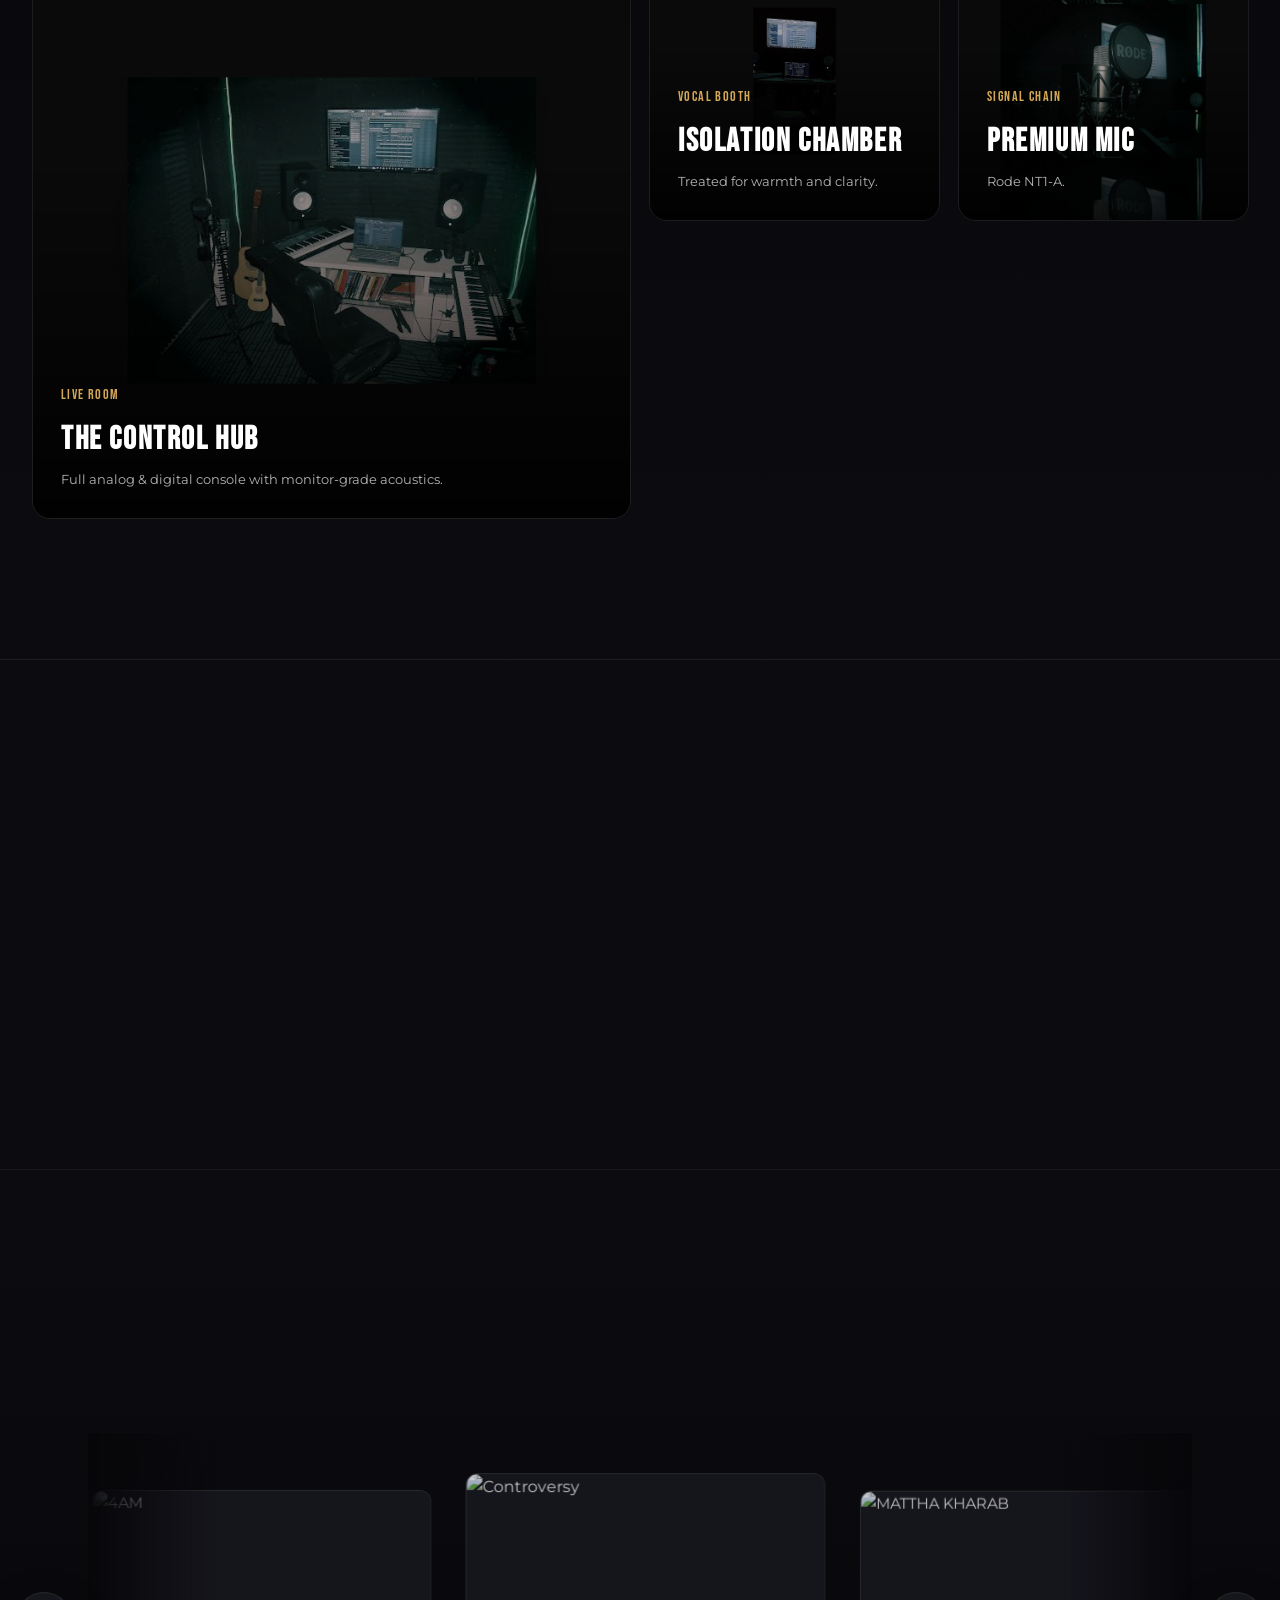
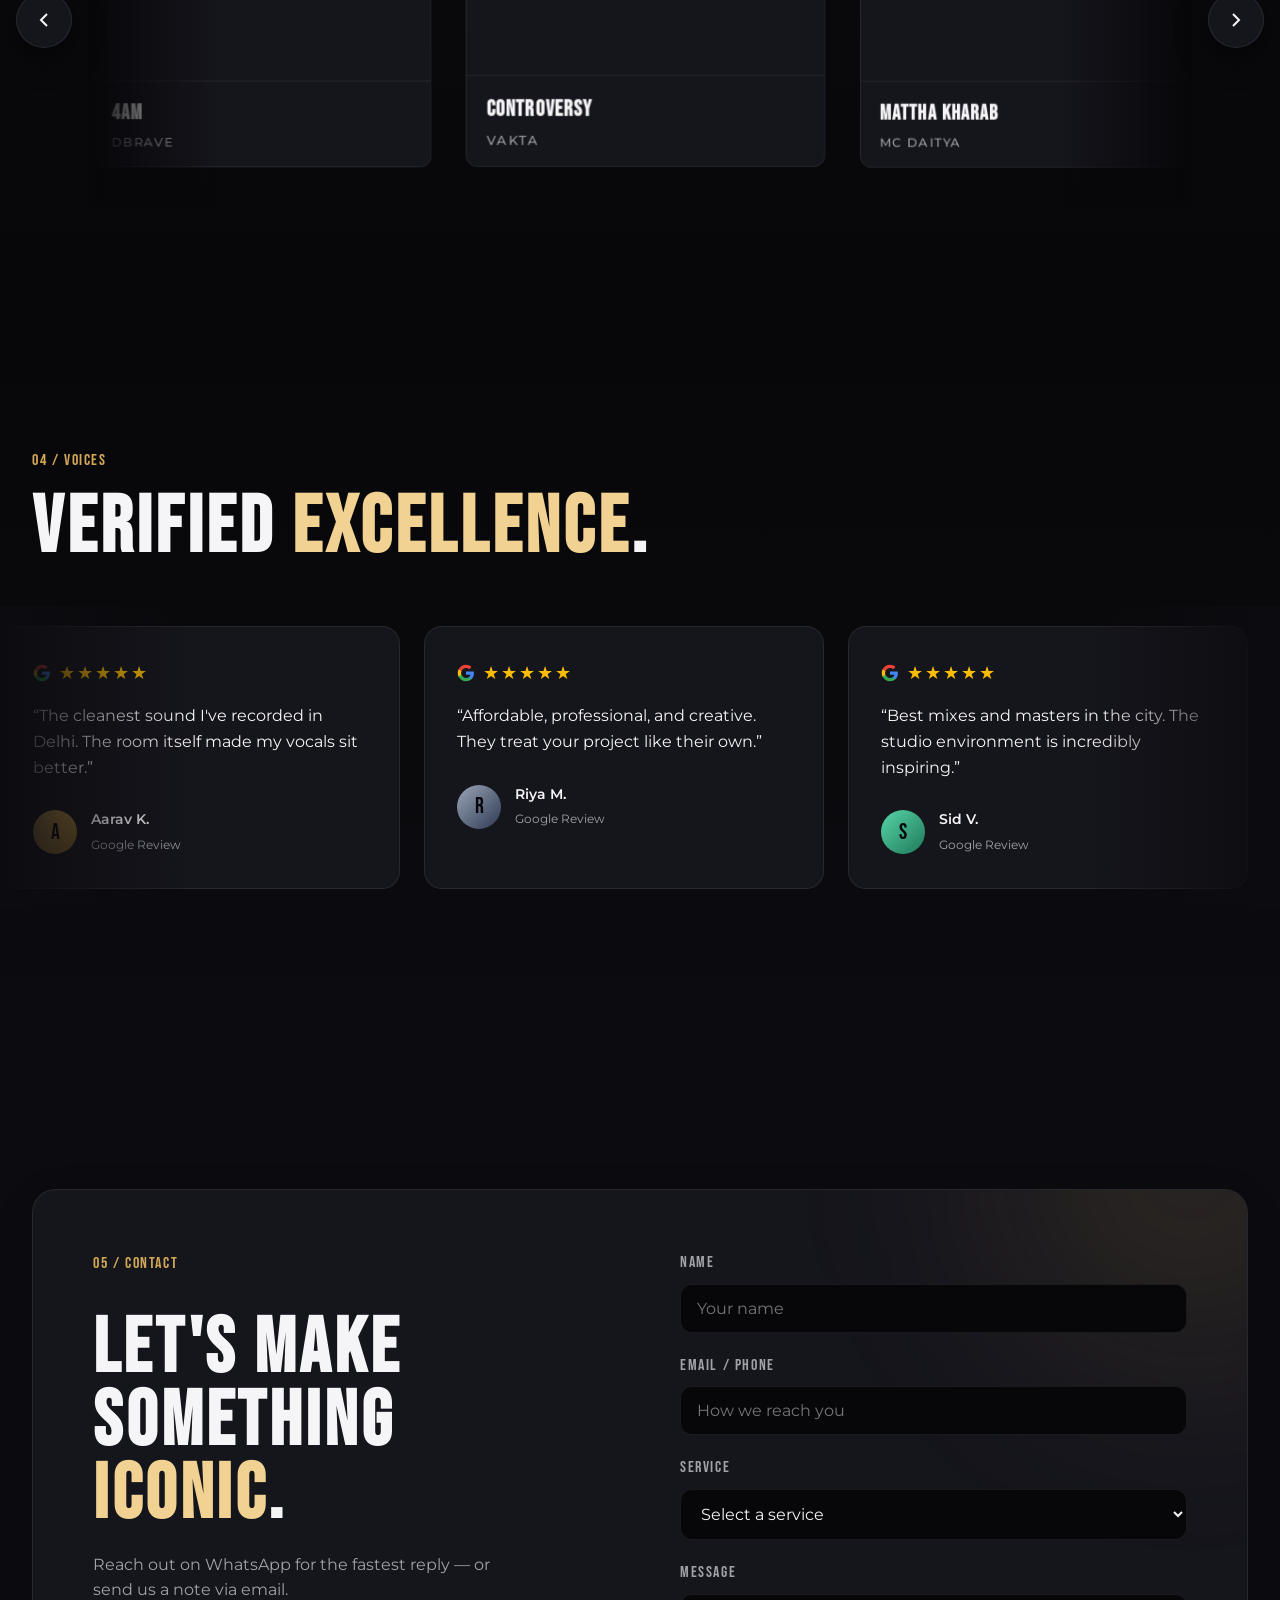
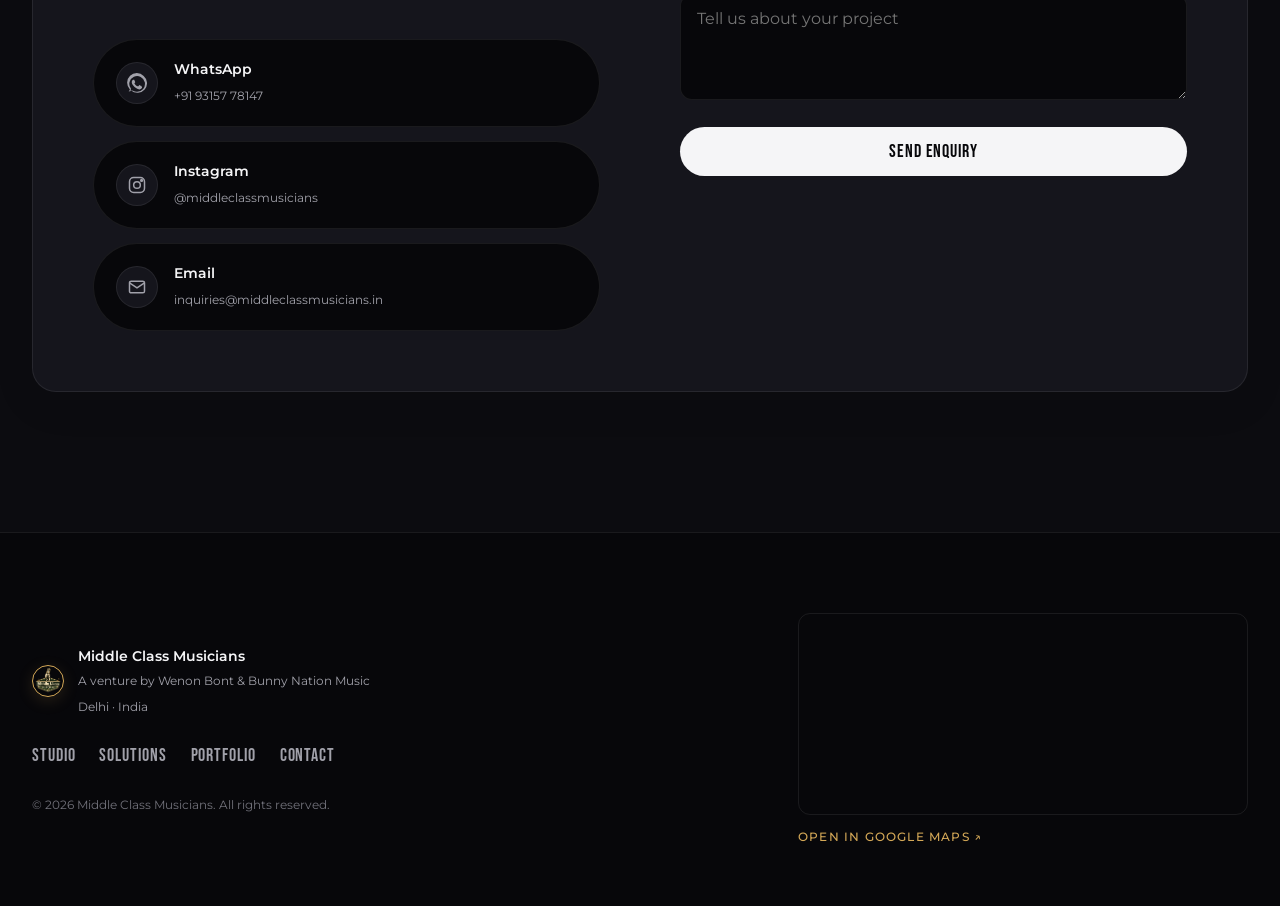
==== commit 5885ef70: "Update index.html" ====
--- a/index.html
+++ b/index.html
@@ -20,16 +20,24 @@
         "@type": "Person",
         "@id": "https://middleclassmusicians.in/#wenonbont",
         "name": "Wenon Bont",
-        "alternateName": "Bunny",
-        "jobTitle": "Music Producer & Founder",
+        "alternateName": "Wenon",
+        "jobTitle": "Music Producer & Co-Founder",
         "url": "https://middleclassmusicians.in/"
       },
-      {
-        "@type": "Organization",
+     {
+        "@type": "Person",
         "@id": "https://middleclassmusicians.in/#bunnynationmusic",
         "name": "Bunny Nation Music",
+        "alternateName": "Bunny",
+        "jobTitle": "Founder",
+        "url": "https://middleclassmusicians.in/"
+      },
+      {
+        "@type": "Organization",
+        "@id": "https://middleclassmusicians.in/#middleclassmusicians",
+        "name": "Middle Class Musicians",
         "url": "https://middleclassmusicians.in/",
-        "founder": { "@id": "https://middleclassmusicians.in/#wenonbont" }
+        "founder": { "@id": "https://middleclassmusicians.in/#wenonbont,#bunnynationmusic" }
       },
       {
         "@type": "EntertainmentBusiness",
@@ -40,8 +48,8 @@
         "url": "https://middleclassmusicians.in/",
         "telephone": "+919315778147",
         "priceRange": "$$",
-        "founder": { "@id": "https://middleclassmusicians.in/#wenonbont" },
-        "brand": { "@id": "https://middleclassmusicians.in/#bunnynationmusic" },
+        "founder": { "@id": "https://middleclassmusicians.in/#bunnynationmusic,#wenonbont" },
+        "brand": { "@id": "https://middleclassmusicians.in/#middleclassmusicians" },
         "address": {
           "@type": "PostalAddress",
           "streetAddress": "Uttam Nagar",
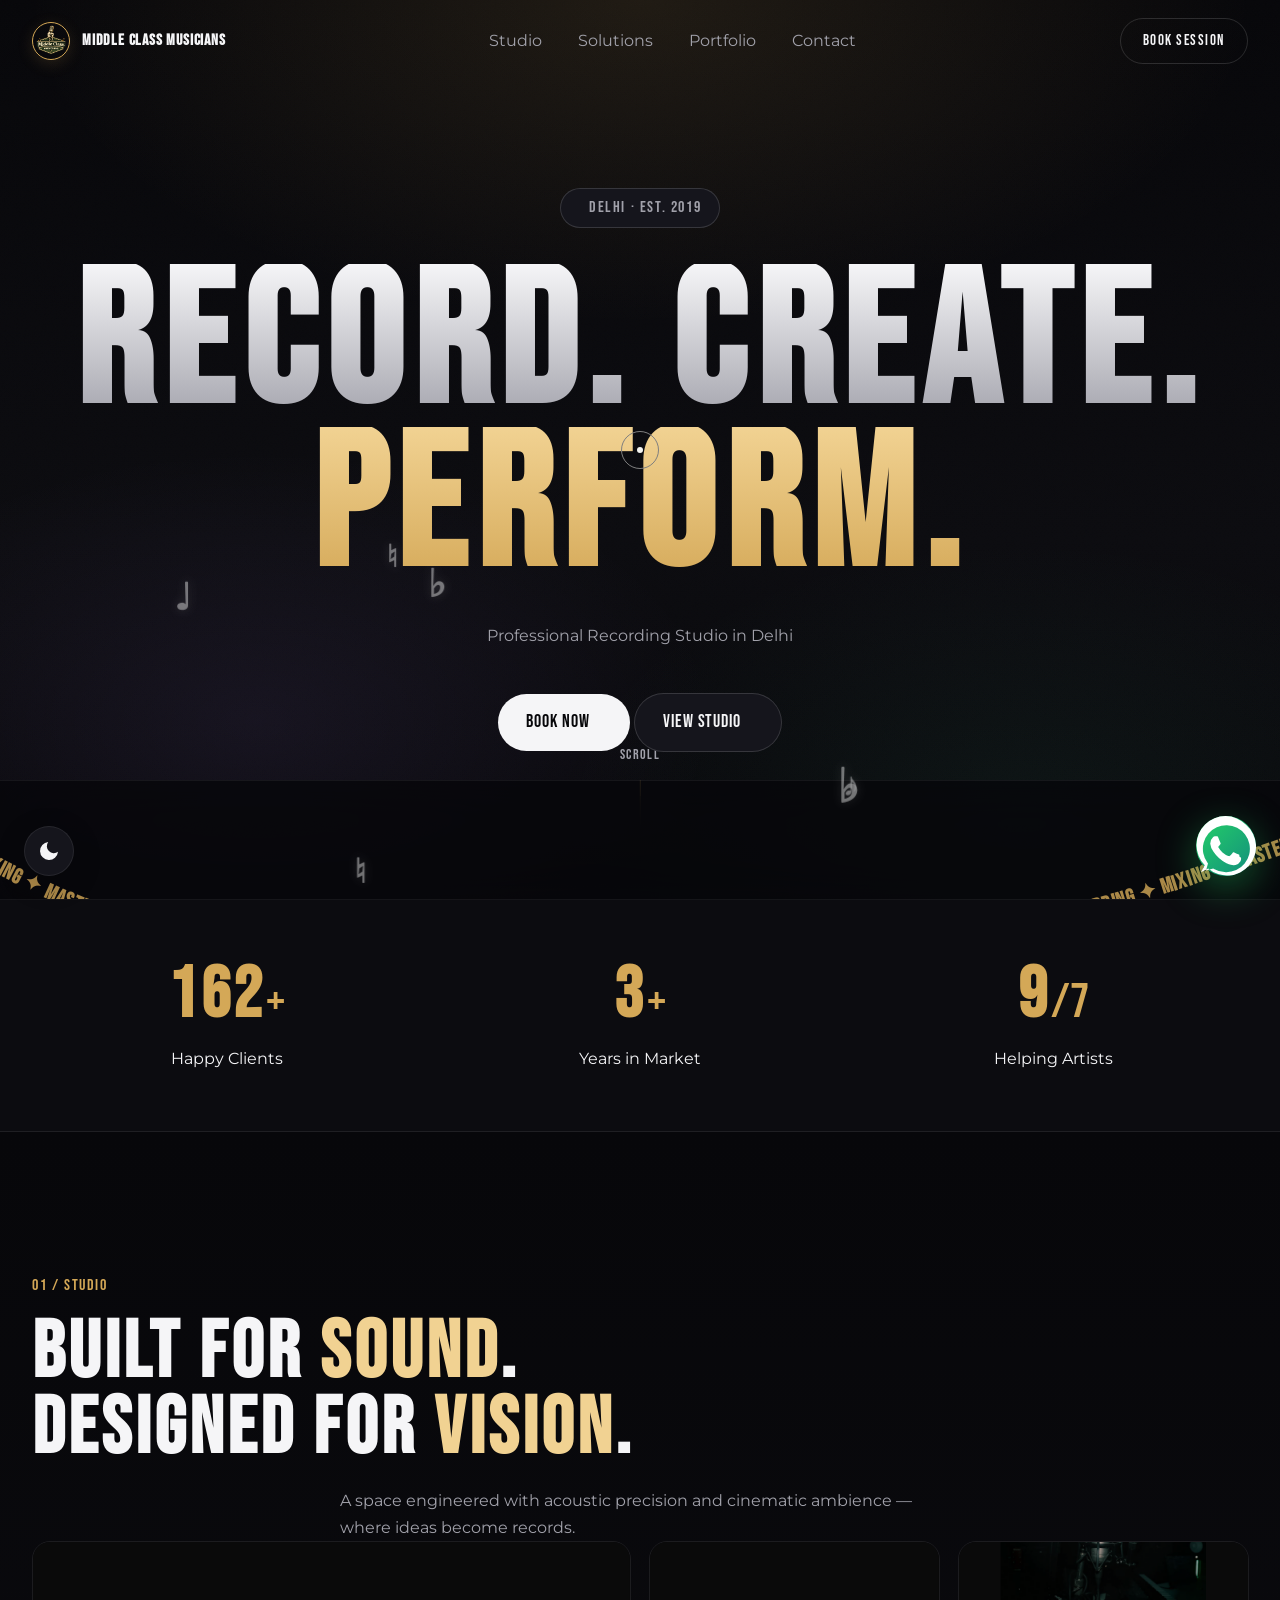
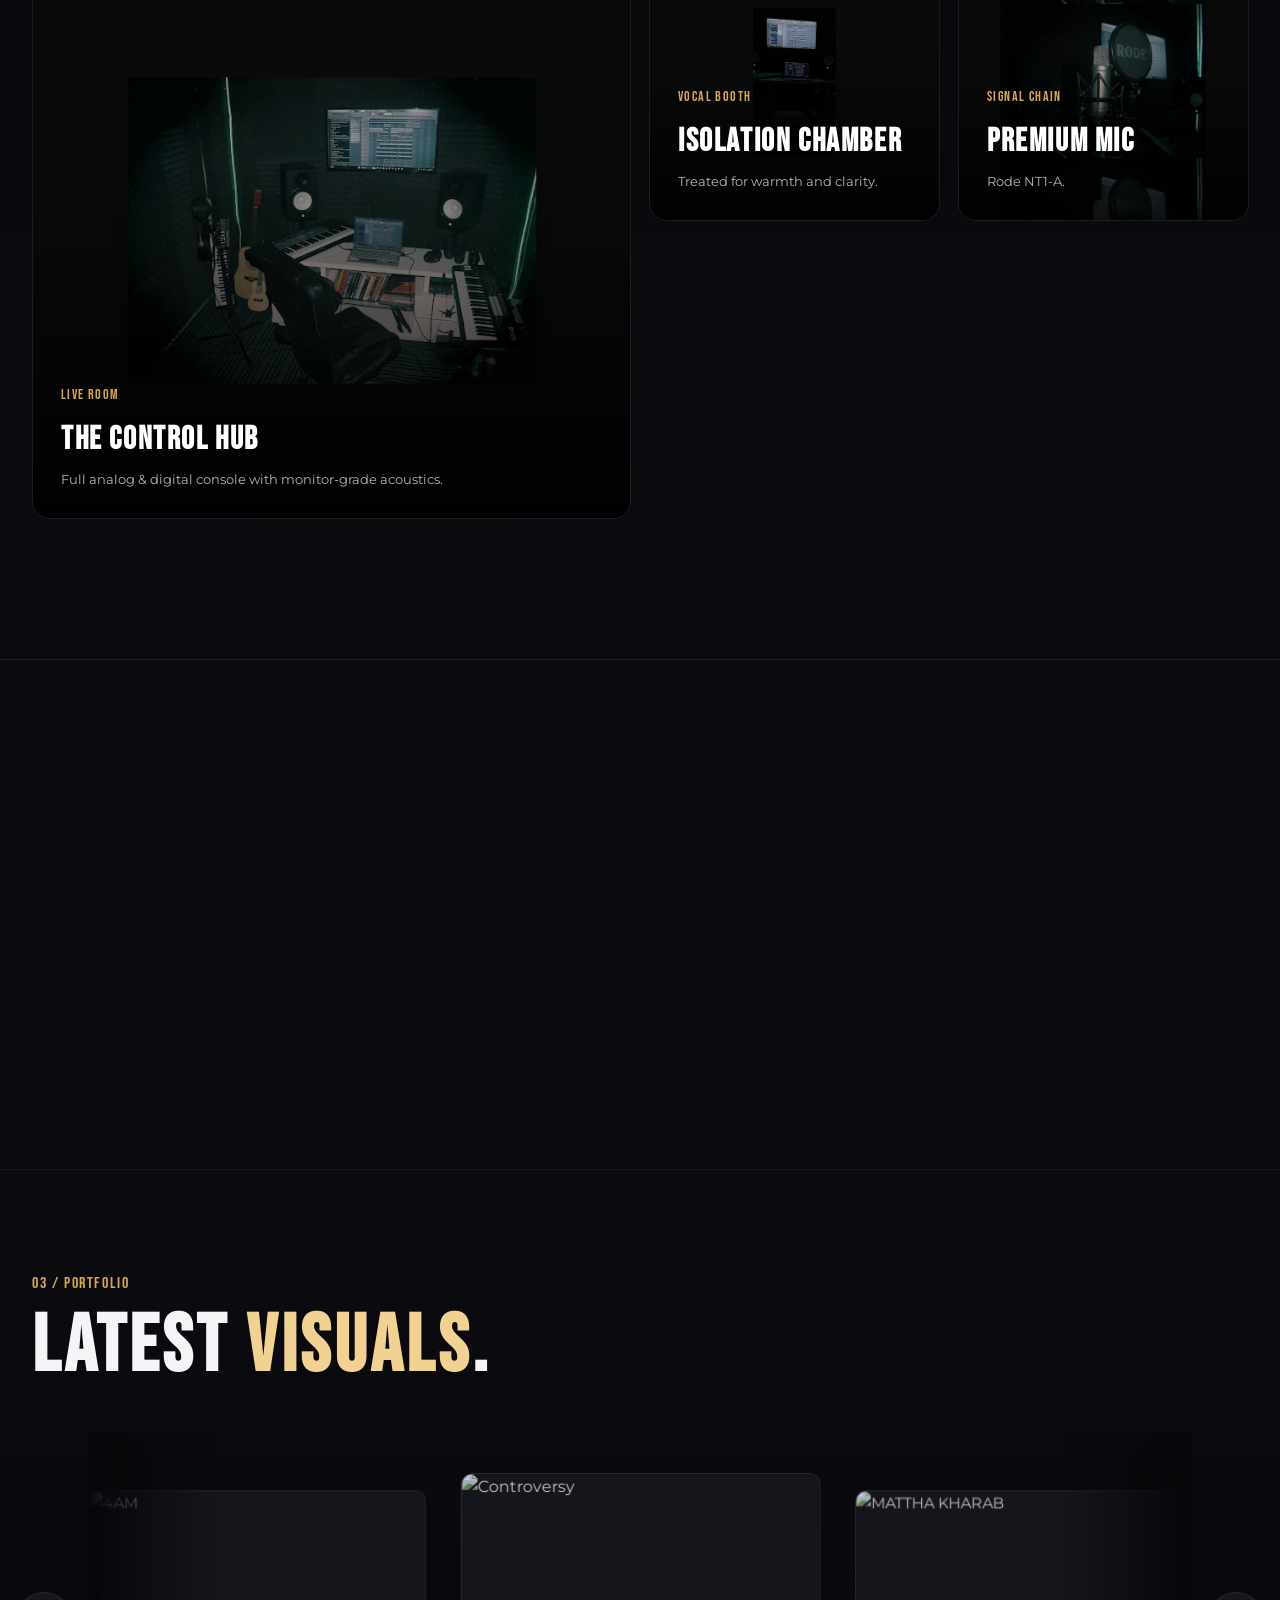
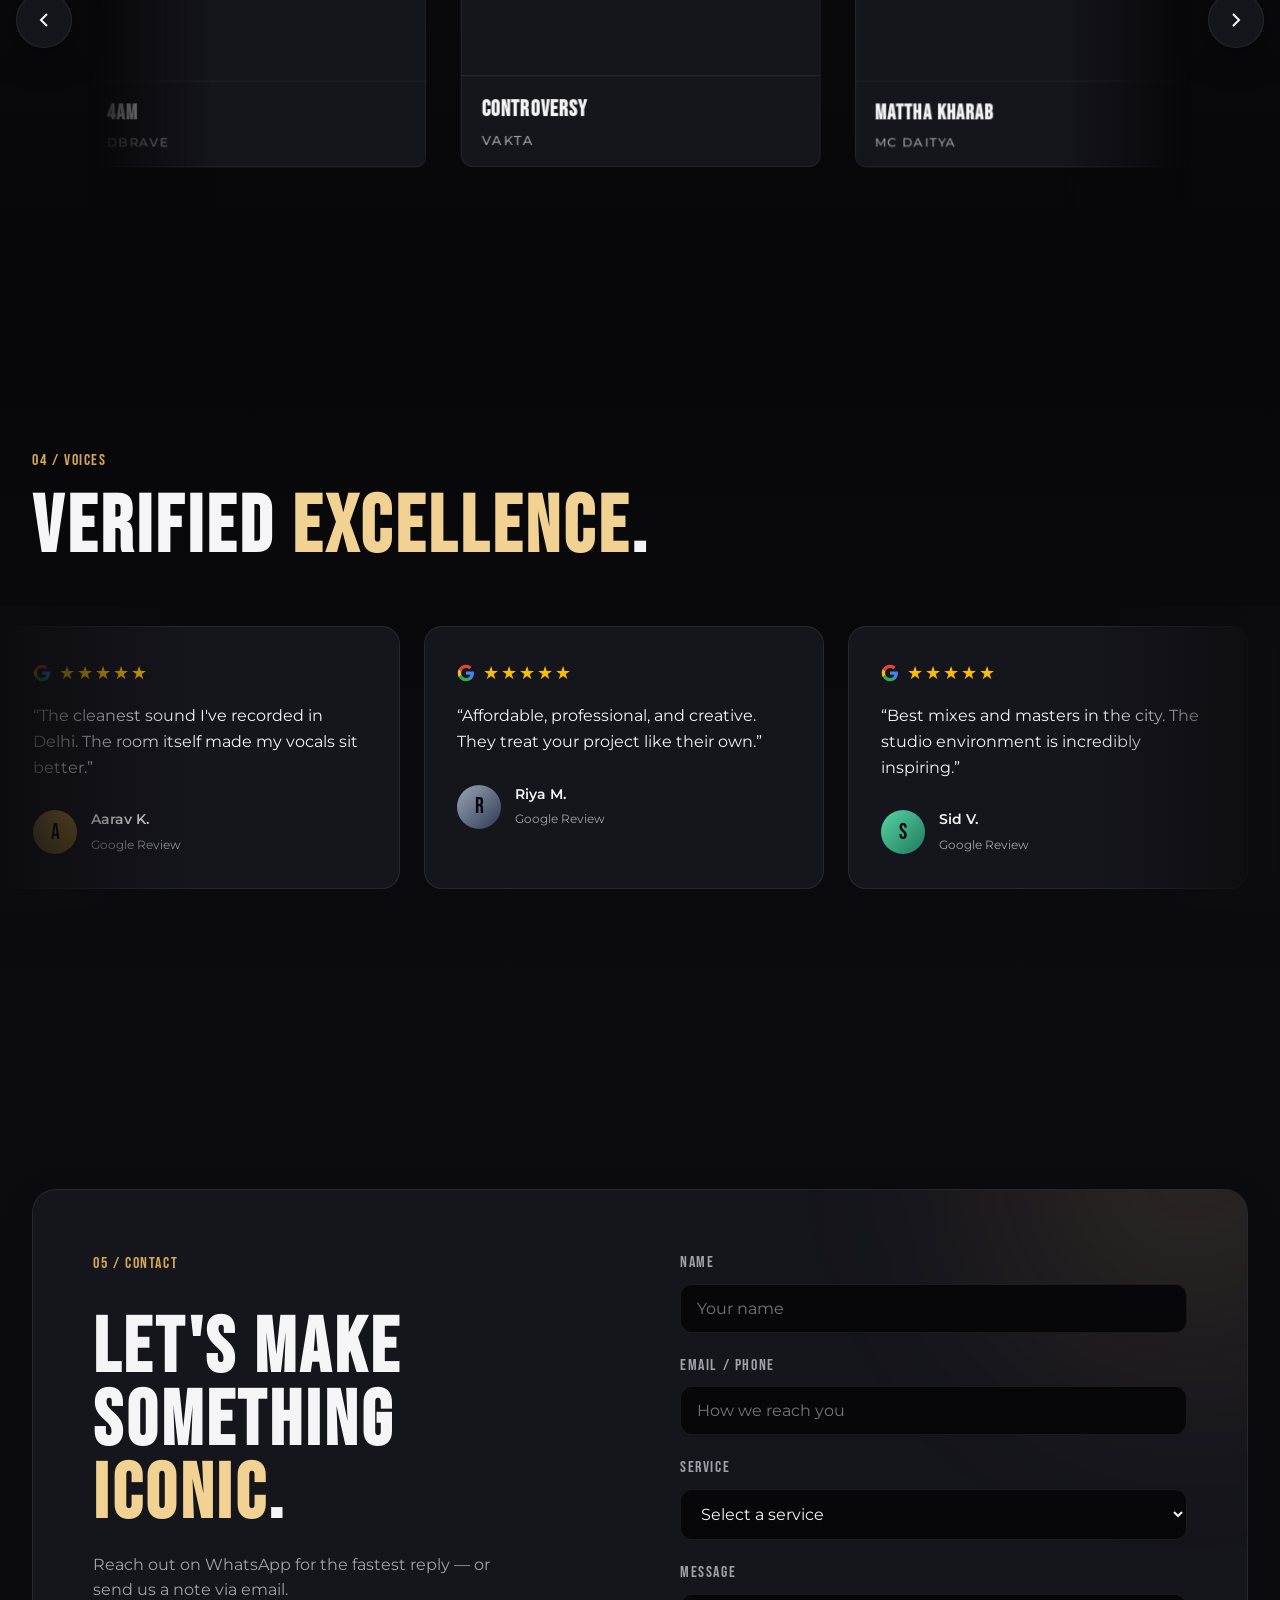
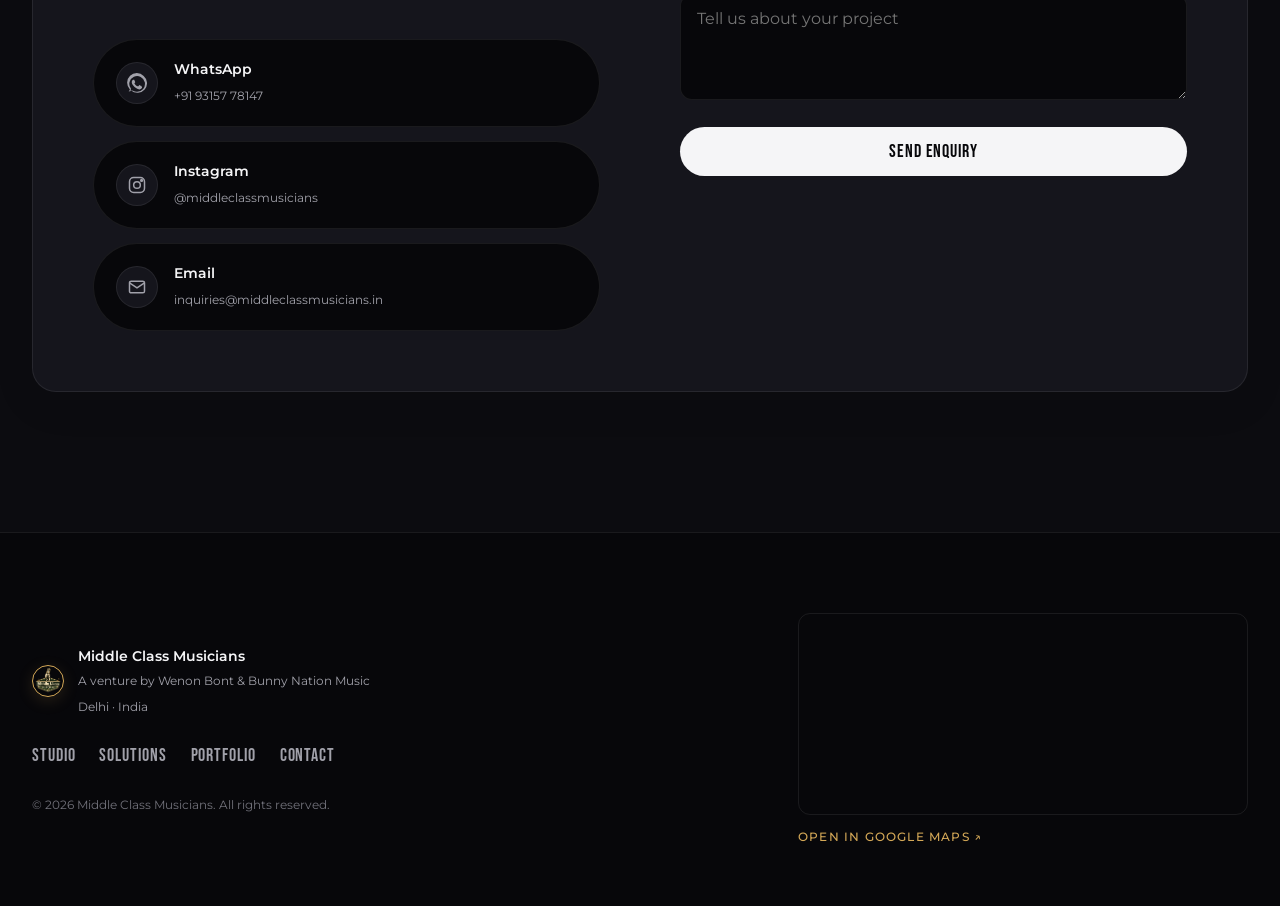
==== commit 3b7c2b8c: "Update index.html" ====
--- a/index.html
+++ b/index.html
@@ -3,15 +3,41 @@
 <head>
   <meta charset="UTF-8" />
   <meta name="viewport" content="width=device-width, initial-scale=1.0, maximum-scale=1.0, user-scalable=no" />
-  <meta name="description" content="Middle Class Musicians — Professional Recording Studio in Delhi offering Recording, Mixing, Mastering, Beat Production, and Video Production. A venture by Wenon Bont & Bunny Nation Music." />
+  
+  <!-- Primary Meta Tags -->
   <title>Middle Class Musicians — Studio by Wenon Bont & Bunny Nation Music</title>
+  <meta name="title" content="Middle Class Musicians — Studio by Wenon Bont & Bunny Nation Music" />
+  <meta name="description" content="Professional Recording Studio in Delhi offering Recording, Mixing, Mastering, Beat Production, and Video Production. A venture by Wenon Bont & Bunny Nation Music." />
+  <meta name="keywords" content="Recording Studio Delhi, Hip Hop Studio Delhi, Mixing and Mastering, Beat Production, Wenon Bont, Bunny Nation Music, Middle Class Musicians" />
+  <meta name="author" content="Wenon Bont & Bunny Nation Music" />
+  <meta name="theme-color" content="#d4a857" />
+
+  <!-- Canonical URL -->
+  <link rel="canonical" href="https://middleclassmusicians.in/" />
+
+  <!-- Open Graph / Facebook / WhatsApp -->
+  <meta property="og:type" content="website" />
+  <meta property="og:url" content="https://middleclassmusicians.in/" />
+  <meta property="og:title" content="Middle Class Musicians — Professional Recording Studio in Delhi" />
+  <meta property="og:description" content="Delhi's premier studio for Recording, Mixing, Mastering, and Beat Production. Built for sound. Designed for vision." />
+  <meta property="og:image" content="https://middleclassmusicians.in/og-image.jpg" />
+  <meta property="og:site_name" content="Middle Class Musicians" />
+  <meta property="og:locale" content="en_IN" />
+
+  <!-- Twitter -->
+  <meta property="twitter:card" content="summary_large_image" />
+  <meta property="twitter:url" content="https://middleclassmusicians.in/" />
+  <meta property="twitter:title" content="Middle Class Musicians — Studio in Delhi" />
+  <meta property="twitter:description" content="Delhi's premier studio for Recording, Mixing, Mastering, and Beat Production." />
+  <meta property="twitter:image" content="https://middleclassmusicians.in/og-image.jpg" />
+
   <link rel="icon" type="image/png" href="favicon.png" />
   <link rel="preconnect" href="https://fonts.googleapis.com" />
   <link rel="preconnect" href="https://fonts.gstatic.com" crossorigin />
   <link href="https://fonts.googleapis.com/css2?family=Bebas+Neue&family=Montserrat:wght@300;400;500;600;700&display=swap" rel="stylesheet" />
   <link rel="stylesheet" href="style.css?v=11.3" />
-  
-  <!-- Comprehensive SEO Schema Markup (JSON-LD) -->
+
+  <!-- Comprehensive SEO/AEO/GEO Schema Markup (JSON-LD) -->
   <script type="application/ld+json">
   {
     "@context": "https://schema.org",
@@ -24,7 +50,7 @@
         "jobTitle": "Music Producer & Co-Founder",
         "url": "https://middleclassmusicians.in/"
       },
-     {
+      {
         "@type": "Person",
         "@id": "https://middleclassmusicians.in/#bunnynationmusic",
         "name": "Bunny Nation Music",
@@ -37,6 +63,7 @@
         "@id": "https://middleclassmusicians.in/#middleclassmusicians",
         "name": "Middle Class Musicians",
         "url": "https://middleclassmusicians.in/",
+        "logo": "https://middleclassmusicians.in/favicon.png",
         "founder": { "@id": "https://middleclassmusicians.in/#wenonbont,#bunnynationmusic" }
       },
       {
@@ -48,7 +75,10 @@
         "url": "https://middleclassmusicians.in/",
         "telephone": "+919315778147",
         "priceRange": "$$",
-        "founder": { "@id": "https://middleclassmusicians.in/#bunnynationmusic,#wenonbont" },
+        "founder": [
+          { "@id": "https://middleclassmusicians.in/#bunnynationmusic" },
+          { "@id": "https://middleclassmusicians.in/#wenonbont" }
+        ],
         "brand": { "@id": "https://middleclassmusicians.in/#middleclassmusicians" },
         "address": {
           "@type": "PostalAddress",
@@ -65,15 +95,7 @@
         },
         "openingHoursSpecification": {
           "@type": "OpeningHoursSpecification",
-          "dayOfWeek": [
-            "Monday",
-            "Tuesday",
-            "Wednesday",
-            "Thursday",
-            "Friday",
-            "Saturday",
-            "Sunday"
-          ],
+          "dayOfWeek": ["Monday", "Tuesday", "Wednesday", "Thursday", "Friday", "Saturday", "Sunday"],
           "opens": "11:00",
           "closes": "20:30"
         },
@@ -84,6 +106,16 @@
           "@type": "AggregateRating",
           "ratingValue": "5.0",
           "reviewCount": "450"
+        },
+        "hasOfferCatalog": {
+          "@type": "OfferCatalog",
+          "name": "Studio Services",
+          "itemListElement": [
+            { "@type": "Offer", "itemOffered": { "@type": "Service", "name": "Audio Recording" } },
+            { "@type": "Offer", "itemOffered": { "@type": "Service", "name": "Mixing & Mastering" } },
+            { "@type": "Offer", "itemOffered": { "@type": "Service", "name": "Beat Production" } },
+            { "@type": "Offer", "itemOffered": { "@type": "Service", "name": "Video Production" } }
+          ]
         },
         "review": [
           {
@@ -107,6 +139,36 @@
         ]
       },
       {
+        "@type": "FAQPage",
+        "@id": "https://middleclassmusicians.in/#faq",
+        "mainEntity": [
+          {
+            "@type": "Question",
+            "name": "Where is Middle Class Musicians recording studio located?",
+            "acceptedAnswer": {
+              "@type": "Answer",
+              "text": "Middle Class Musicians is located in Uttam Nagar, New Delhi, Delhi 110059, India. We offer a highly accessible, professional acoustic environment for local and traveling artists."
+            }
+          },
+          {
+            "@type": "Question",
+            "name": "What services does Middle Class Musicians offer?",
+            "acceptedAnswer": {
+              "@type": "Answer",
+              "text": "We provide end-to-end music production services including Audio Recording, Professional Mixing & Mastering, Custom Beat Production (Hip Hop, Rap, Phonk, Drill), Video Production, Artist Management, and Music Production Courses."
+            }
+          },
+          {
+            "@type": "Question",
+            "name": "Who founded Middle Class Musicians?",
+            "acceptedAnswer": {
+              "@type": "Answer",
+              "text": "Middle Class Musicians is a joint venture founded by Wenon Bont (Music Producer and Composer) and Bunny Nation Music."
+            }
+          }
+        ]
+      },
+      {
         "@type": "WebSite",
         "@id": "https://middleclassmusicians.in/#website",
         "url": "https://middleclassmusicians.in/",
@@ -305,19 +367,19 @@
       </div>
       <div class="studio-grid">
         <div class="studio-card large reveal" data-tilt data-sound="hover">
-          <div class="studio-img" style="background-image:url('setup1.jpg')"></div>
+          <div class="studio-img" role="img" aria-label="Main analog and digital recording console in the live room at Middle Class Musicians Studio, Delhi" style="background-image:url('setup1.jpg')"></div>
           <div class="studio-overlay"><span class="studio-tag">Live Room</span><h3>The Control Hub</h3><p>Full analog &amp; digital console with monitor-grade acoustics.</p></div>
         </div>
         <div class="studio-card reveal" data-tilt data-sound="hover">
-          <div class="studio-img" style="background-image:url('SETUP 2.jpg')"></div>
+          <div class="studio-img" role="img" aria-label="Acoustically treated vocal isolation booth at Middle Class Musicians Studio" style="background-image:url('SETUP 2.jpg')"></div>
           <div class="studio-overlay"><span class="studio-tag">Vocal Booth</span><h3>Isolation Chamber</h3><p>Treated for warmth and clarity.</p></div>
         </div>
         <div class="studio-card reveal" data-tilt data-sound="hover">
-          <div class="studio-img" style="background-image:url('MIC.png');background-size:contain;background-color:#0d0d0d;"></div>
+          <div class="studio-img" role="img" aria-label="Rode NT1-A premium microphone used for vocal signal chain at Middle Class Musicians Studio" style="background-image:url('MIC.png');background-size:contain;background-color:#0d0d0d;"></div>
           <div class="studio-overlay"><span class="studio-tag">Signal Chain</span><h3>Premium Mic</h3><p>Rode NT1-A.</p></div>
         </div>
         <div class="studio-card wide reveal" data-tilt data-sound="hover">
-          <div class="studio-img" style="background-image:url('KEY1.jpg')"></div>
+          <div class="studio-img" role="img" aria-label="MIDI controllers, vintage keys, and modern plugins in the Production Suite at Middle Class Musicians Studio" style="background-image:url('KEY1.jpg')"></div>
           <div class="studio-overlay"><span class="studio-tag">Production Suite</span><h3>Keys &amp; Synthesis</h3><p>MIDI controllers, vintage keys, modern plugins.</p></div>
         </div>
       </div>
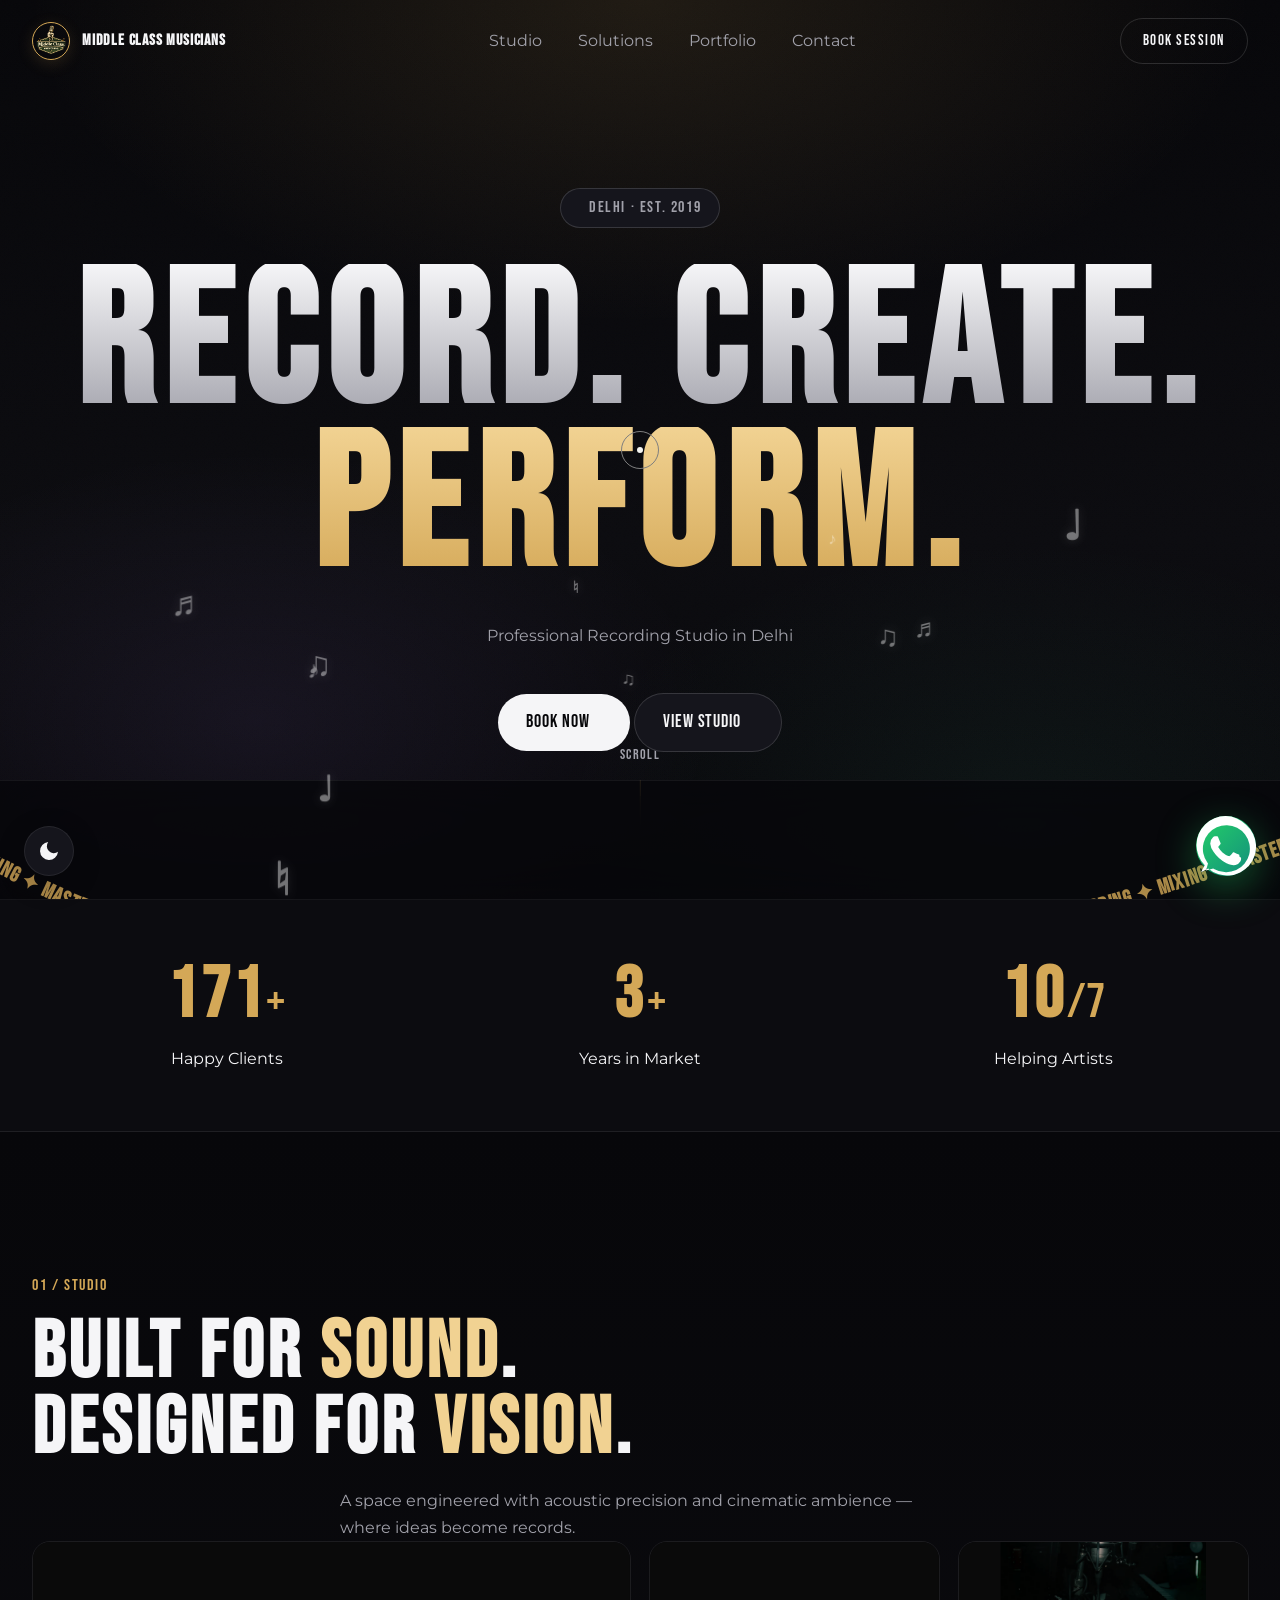
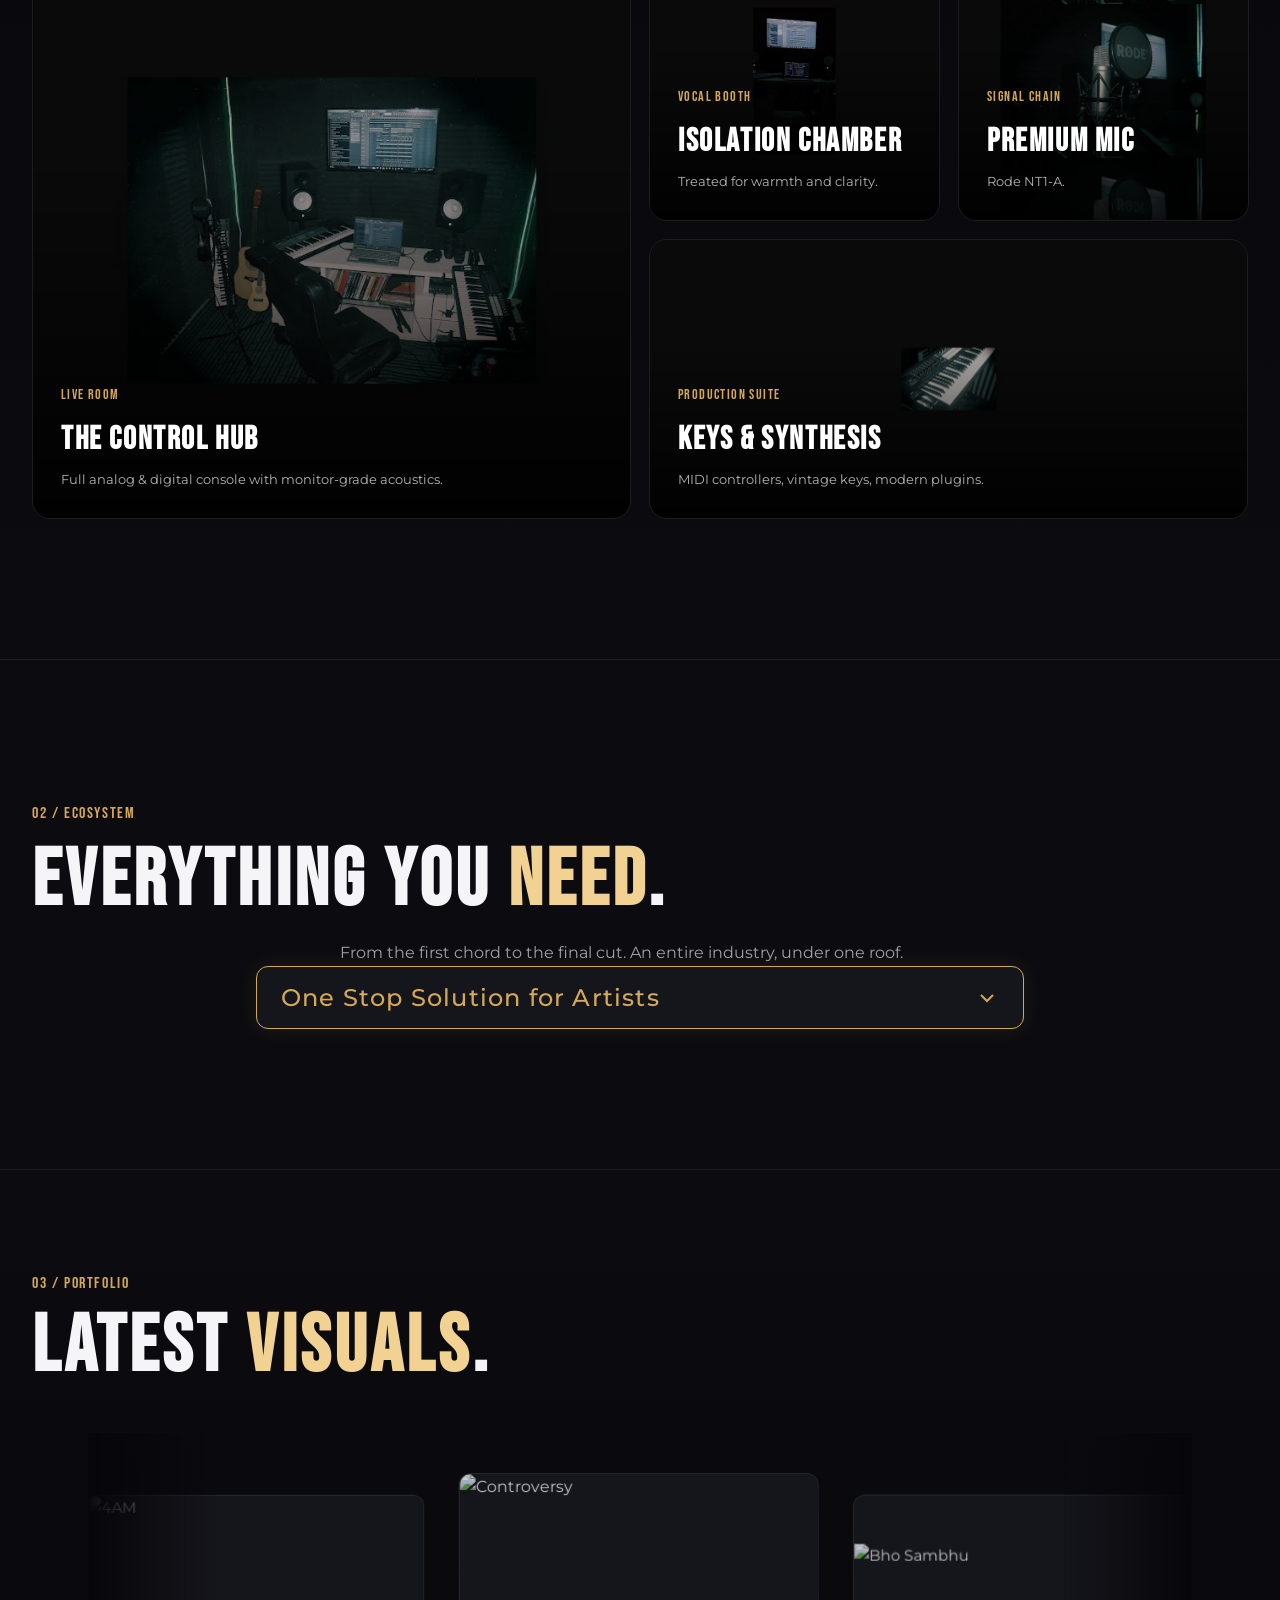
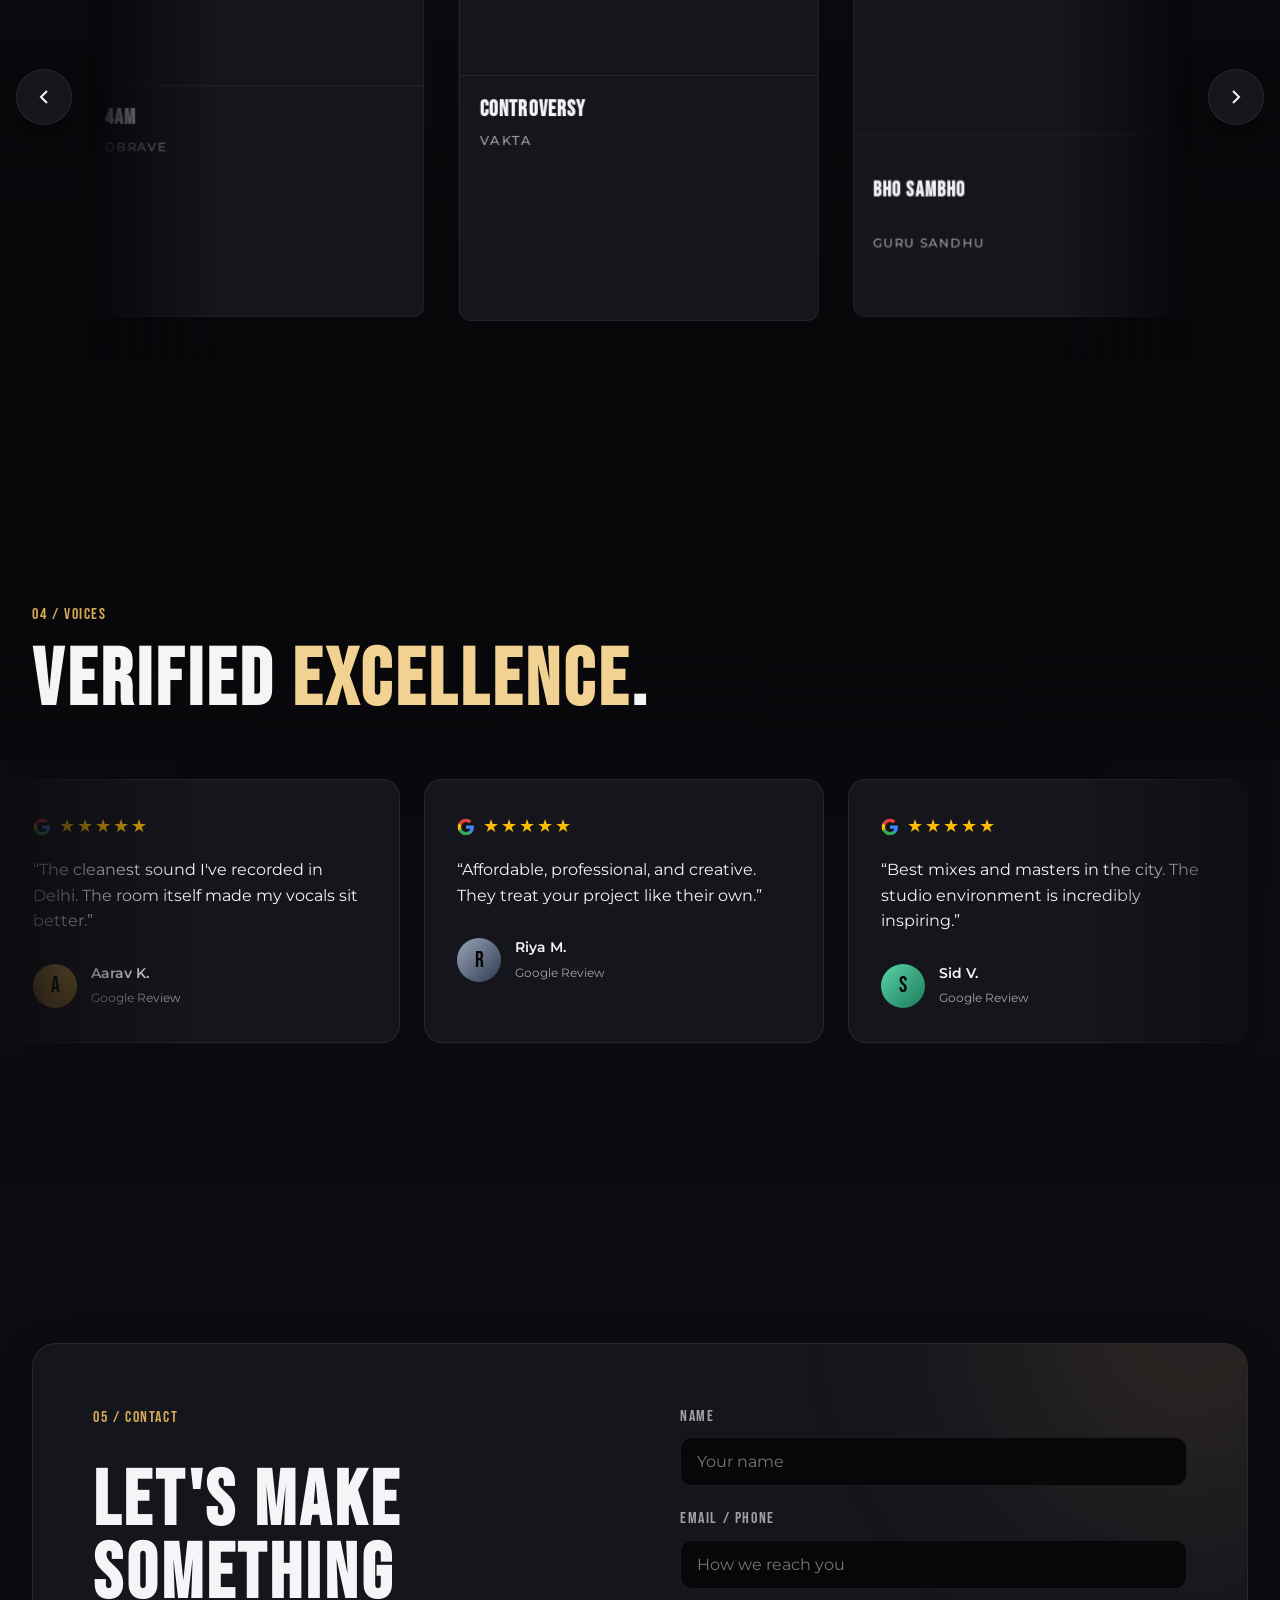
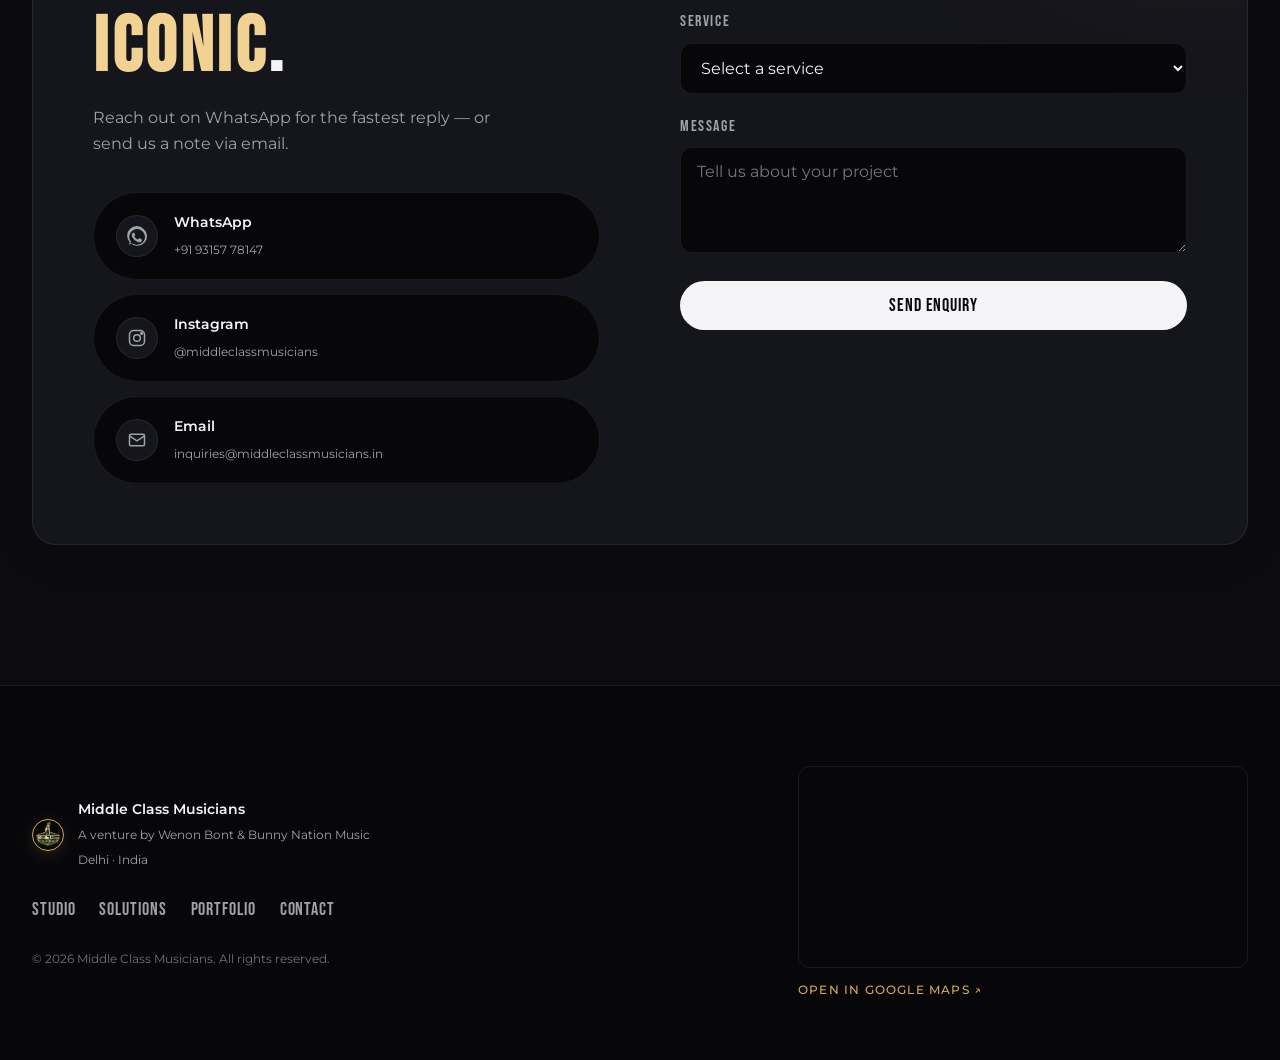
==== commit d28822d4: "Update index.html" ====
--- a/index.html
+++ b/index.html
@@ -465,6 +465,17 @@
             </div>
           </a>
 
+          <a href="https://youtu.be/GZKR_r7NJf0?si=Apq5EiTIEjULC-EA" target="_blank" rel="noopener noreferrer" class="marquee-tile">
+            <div class="tile-img-wrapper">
+              <img src="https://img.youtube.com/vi/GZKR_r7NJf0/hqdefault.jpg" onerror="this.onerror=null; this.src='https://img.youtube.com/vi/GZKR_r7NJf0/hqdefault.jpg';" alt="Bho Sambhu" draggable="false" />
+              <div class="marquee-overlay"><div class="marquee-play-btn"><svg viewBox="0 0 24 24" fill="currentColor"><path d="M8 5v14l11-7z"/></svg></div></div>
+            </div>
+            <div class="tile-meta">
+              <h4 class="track-name">Bho Sambho</h4>
+              <p class="artist-name">Guru Sandhu</p>
+            </div>
+          </a>
+          
           <a href="https://youtu.be/FEgOKqd_7W8" target="_blank" rel="noopener noreferrer" class="marquee-tile">
             <div class="tile-img-wrapper">
               <img src="https://img.youtube.com/vi/FEgOKqd_7W8/maxresdefault.jpg" onerror="this.onerror=null; this.src='https://img.youtube.com/vi/FEgOKqd_7W8/hqdefault.jpg';" alt="MATTHA KHARAB" draggable="false" />
